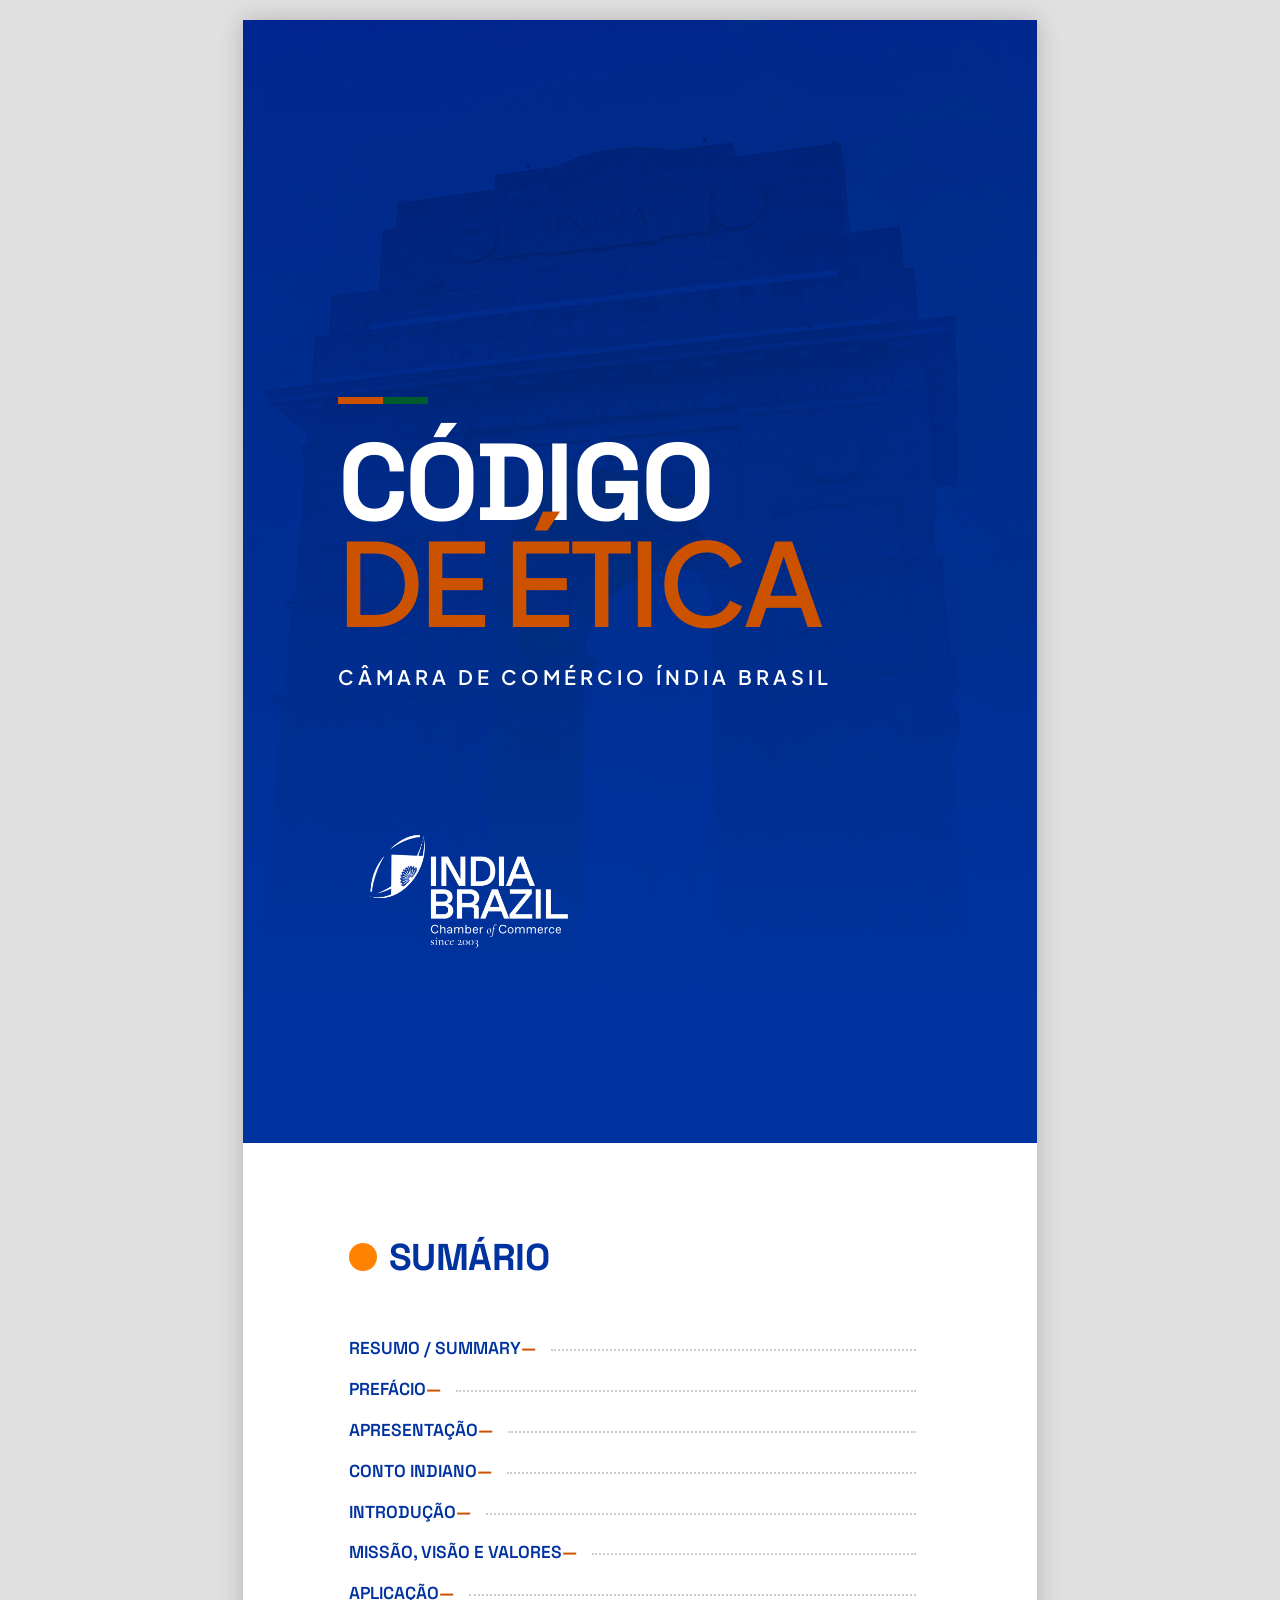
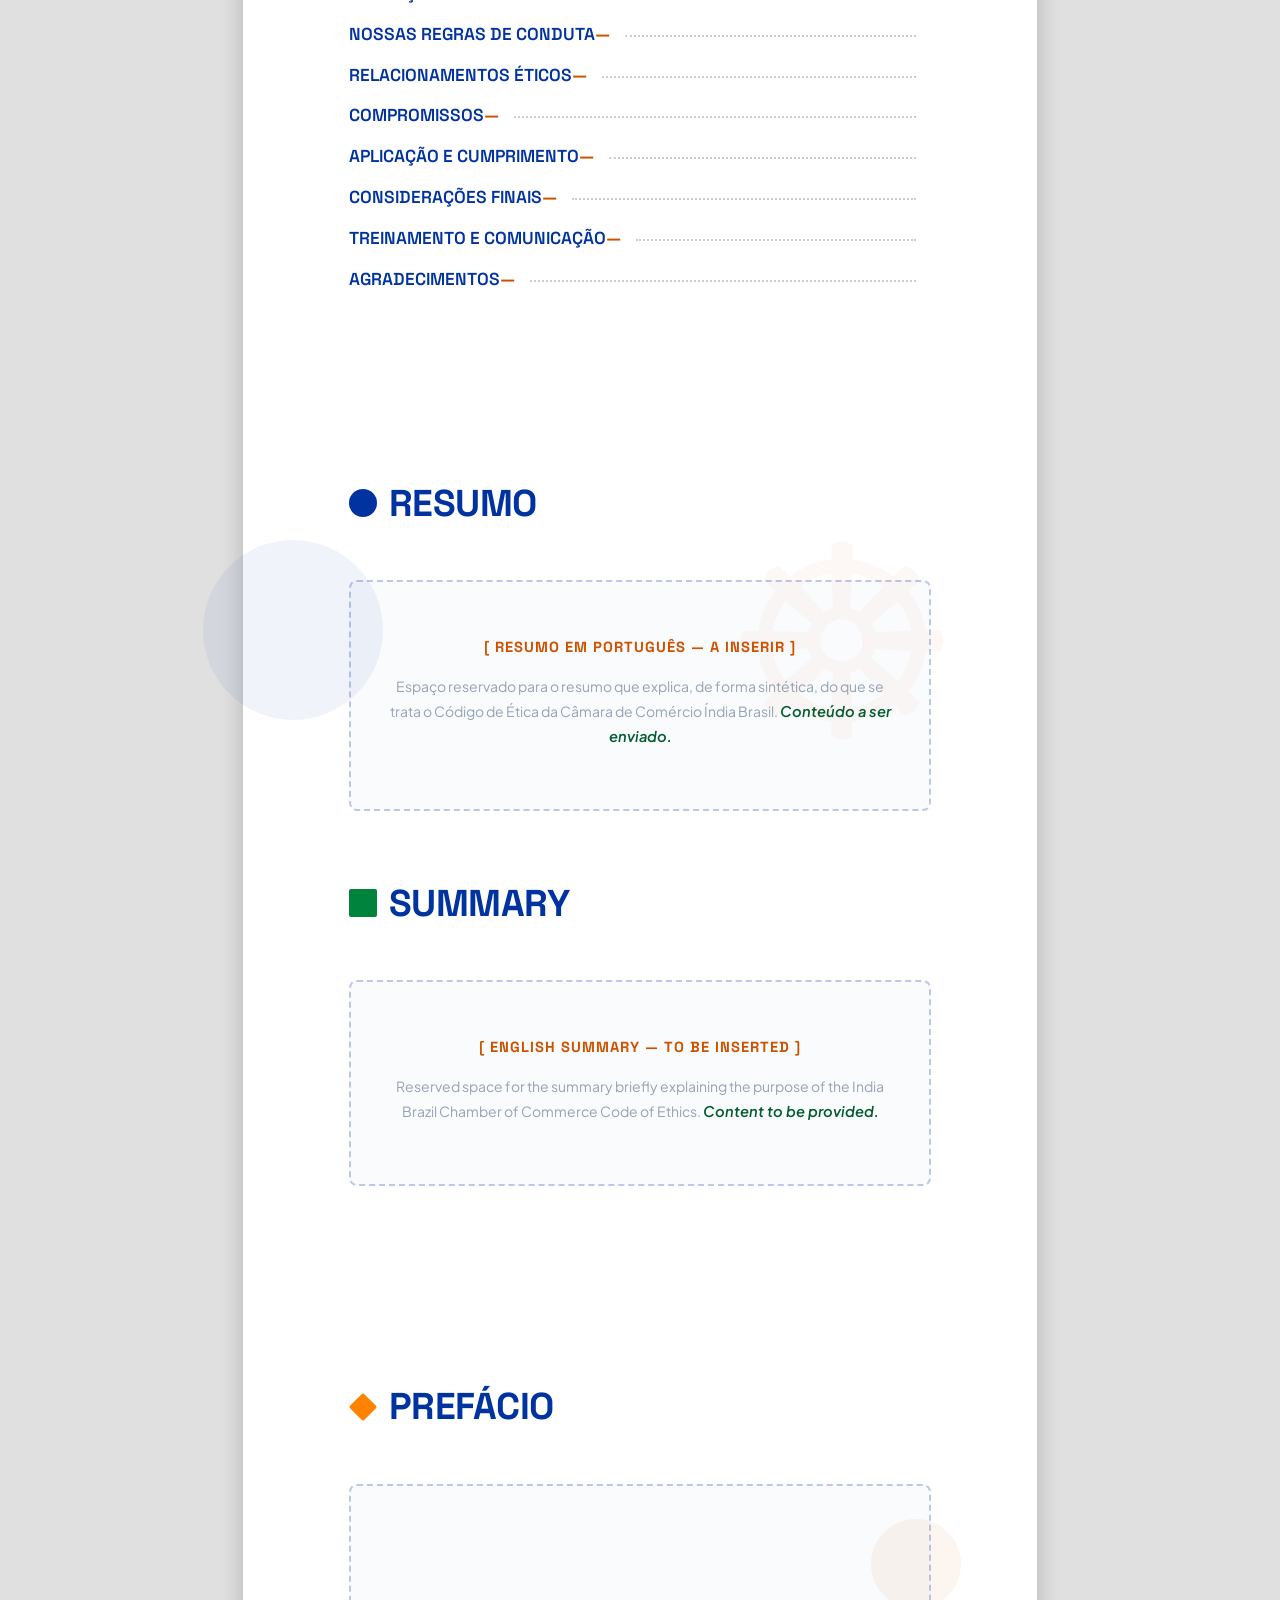
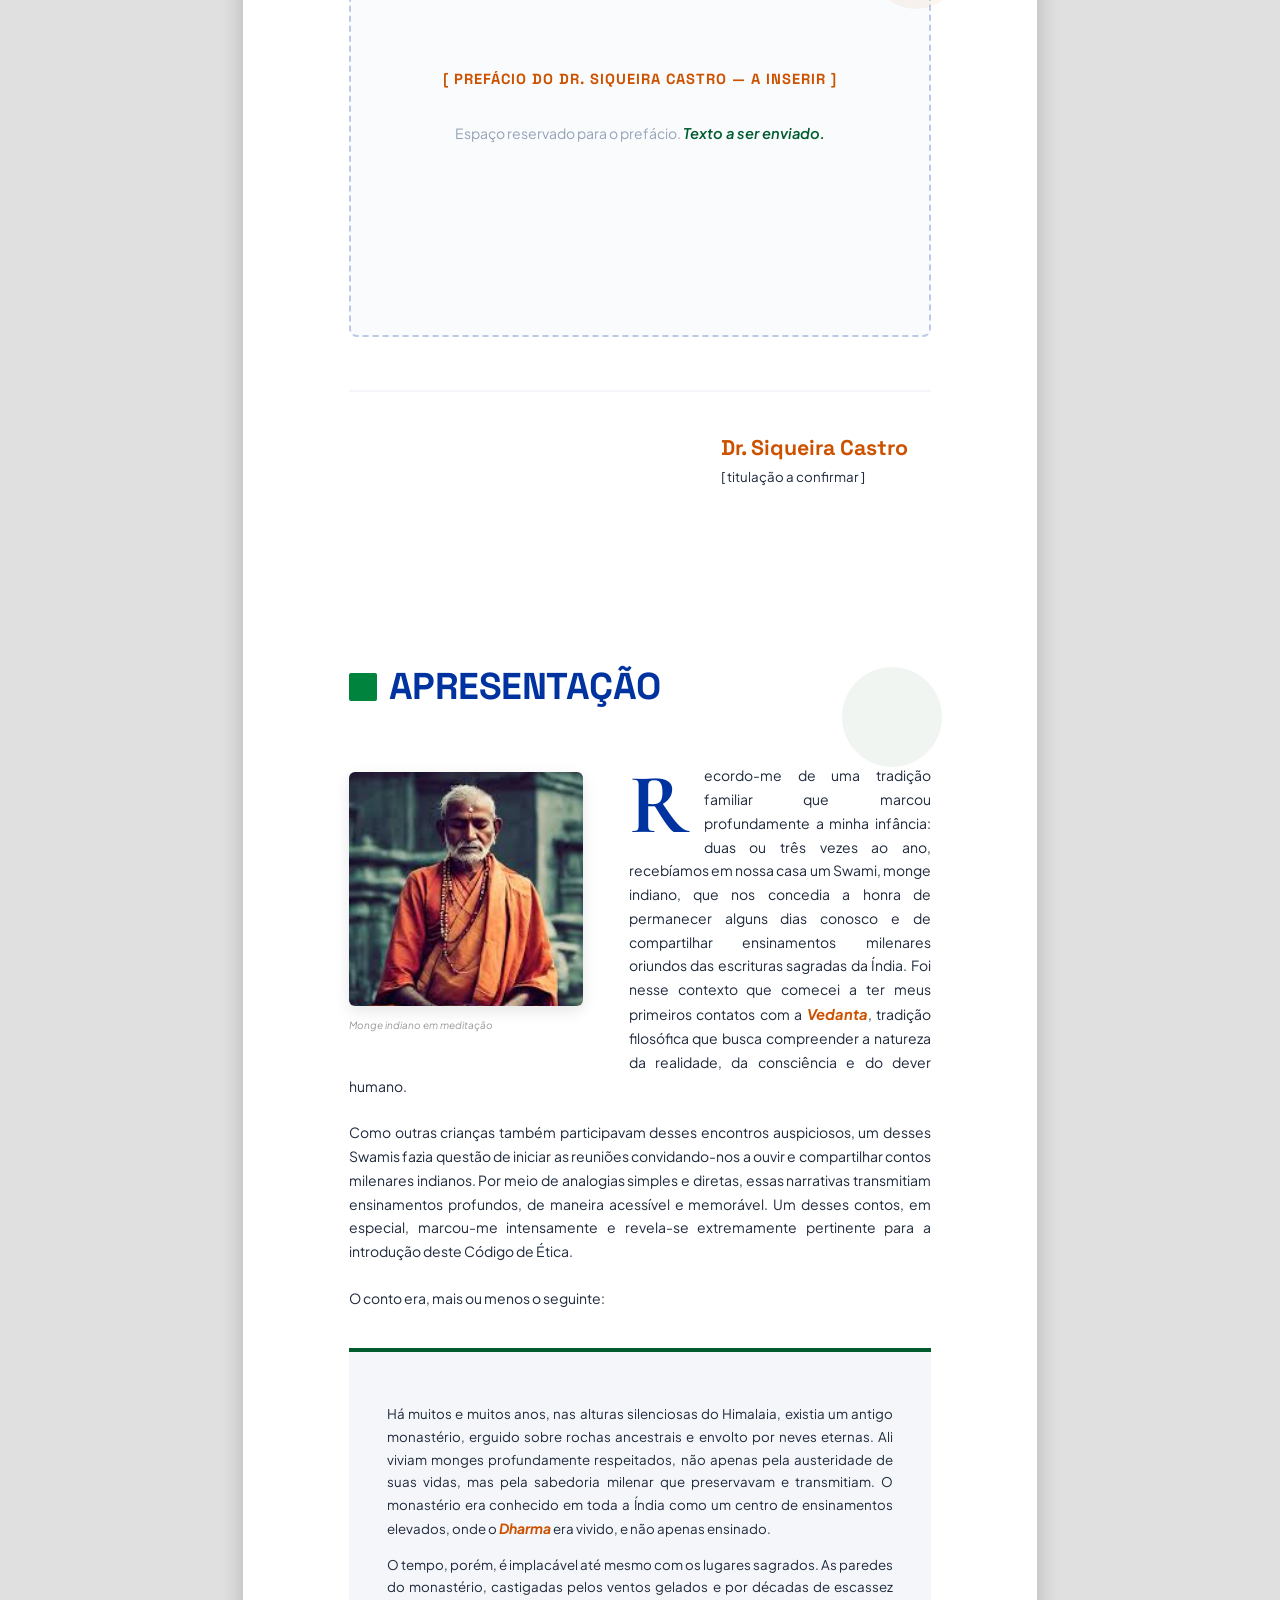
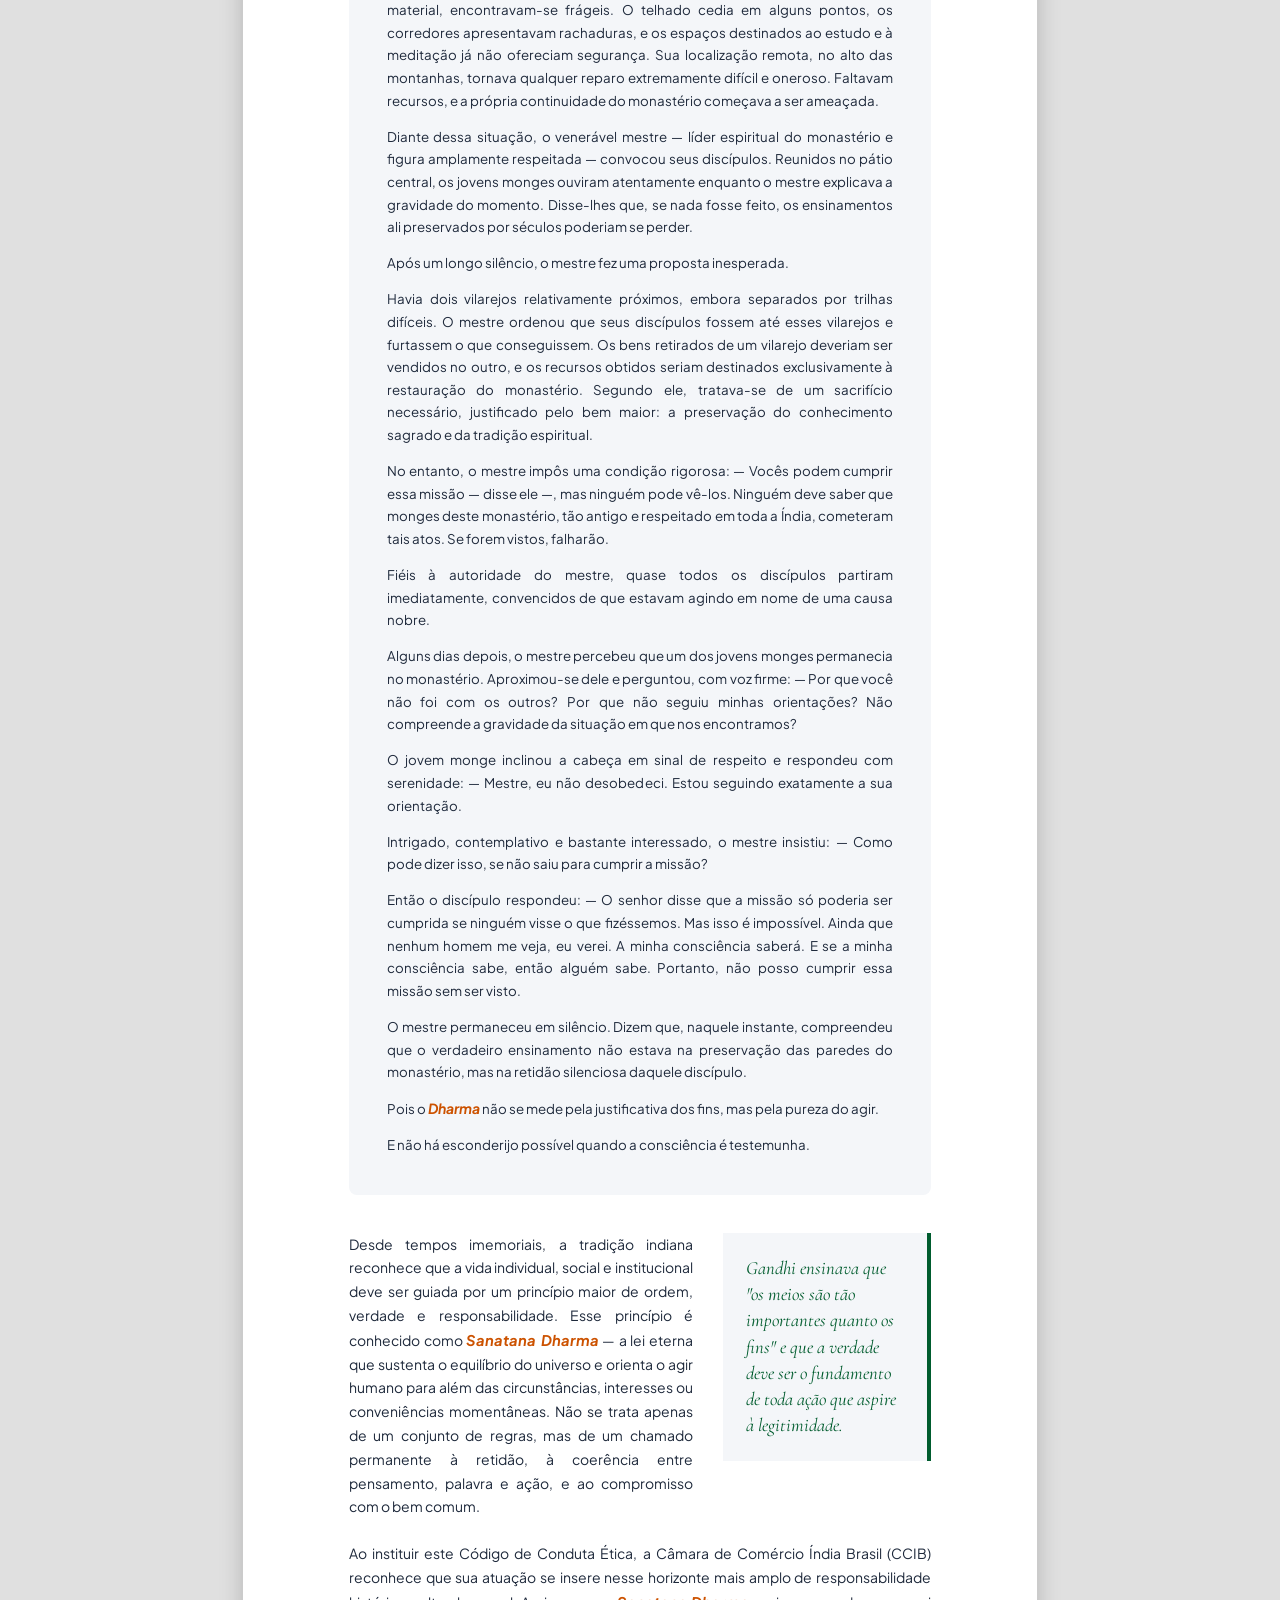
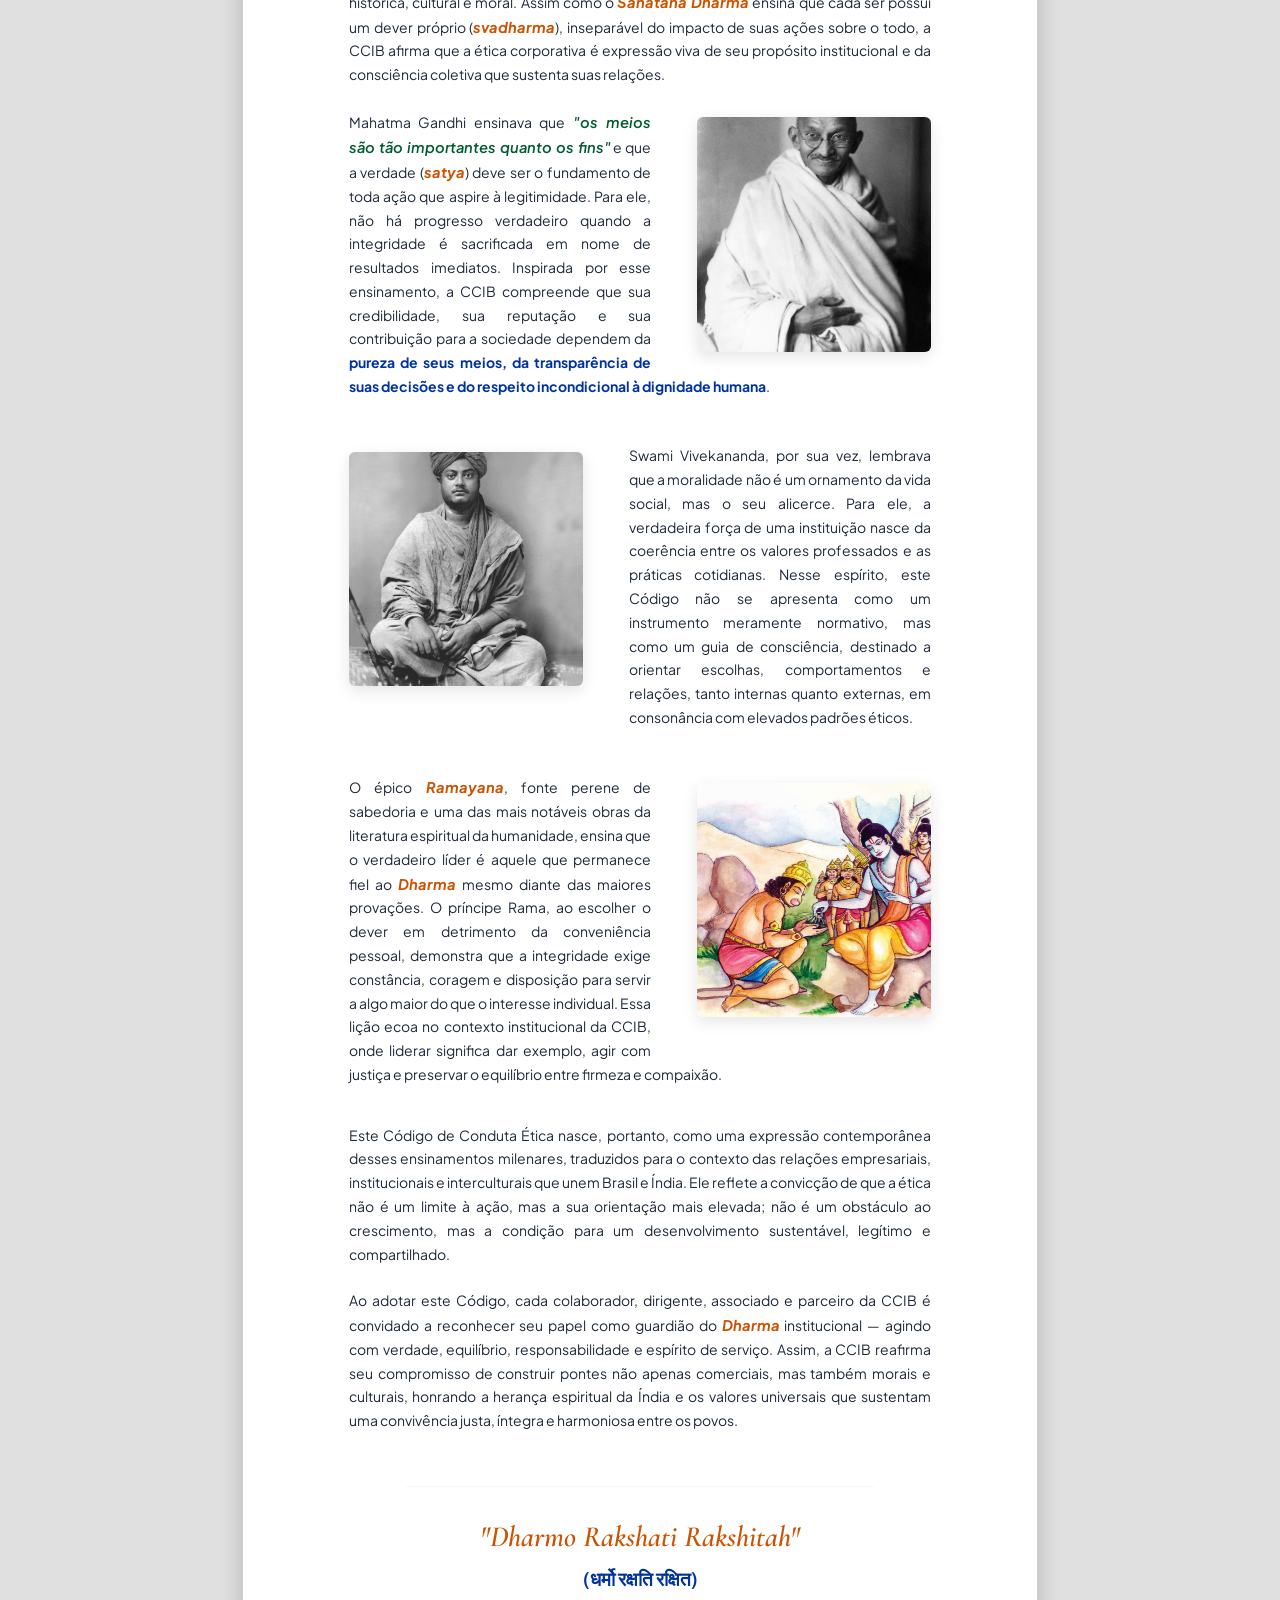
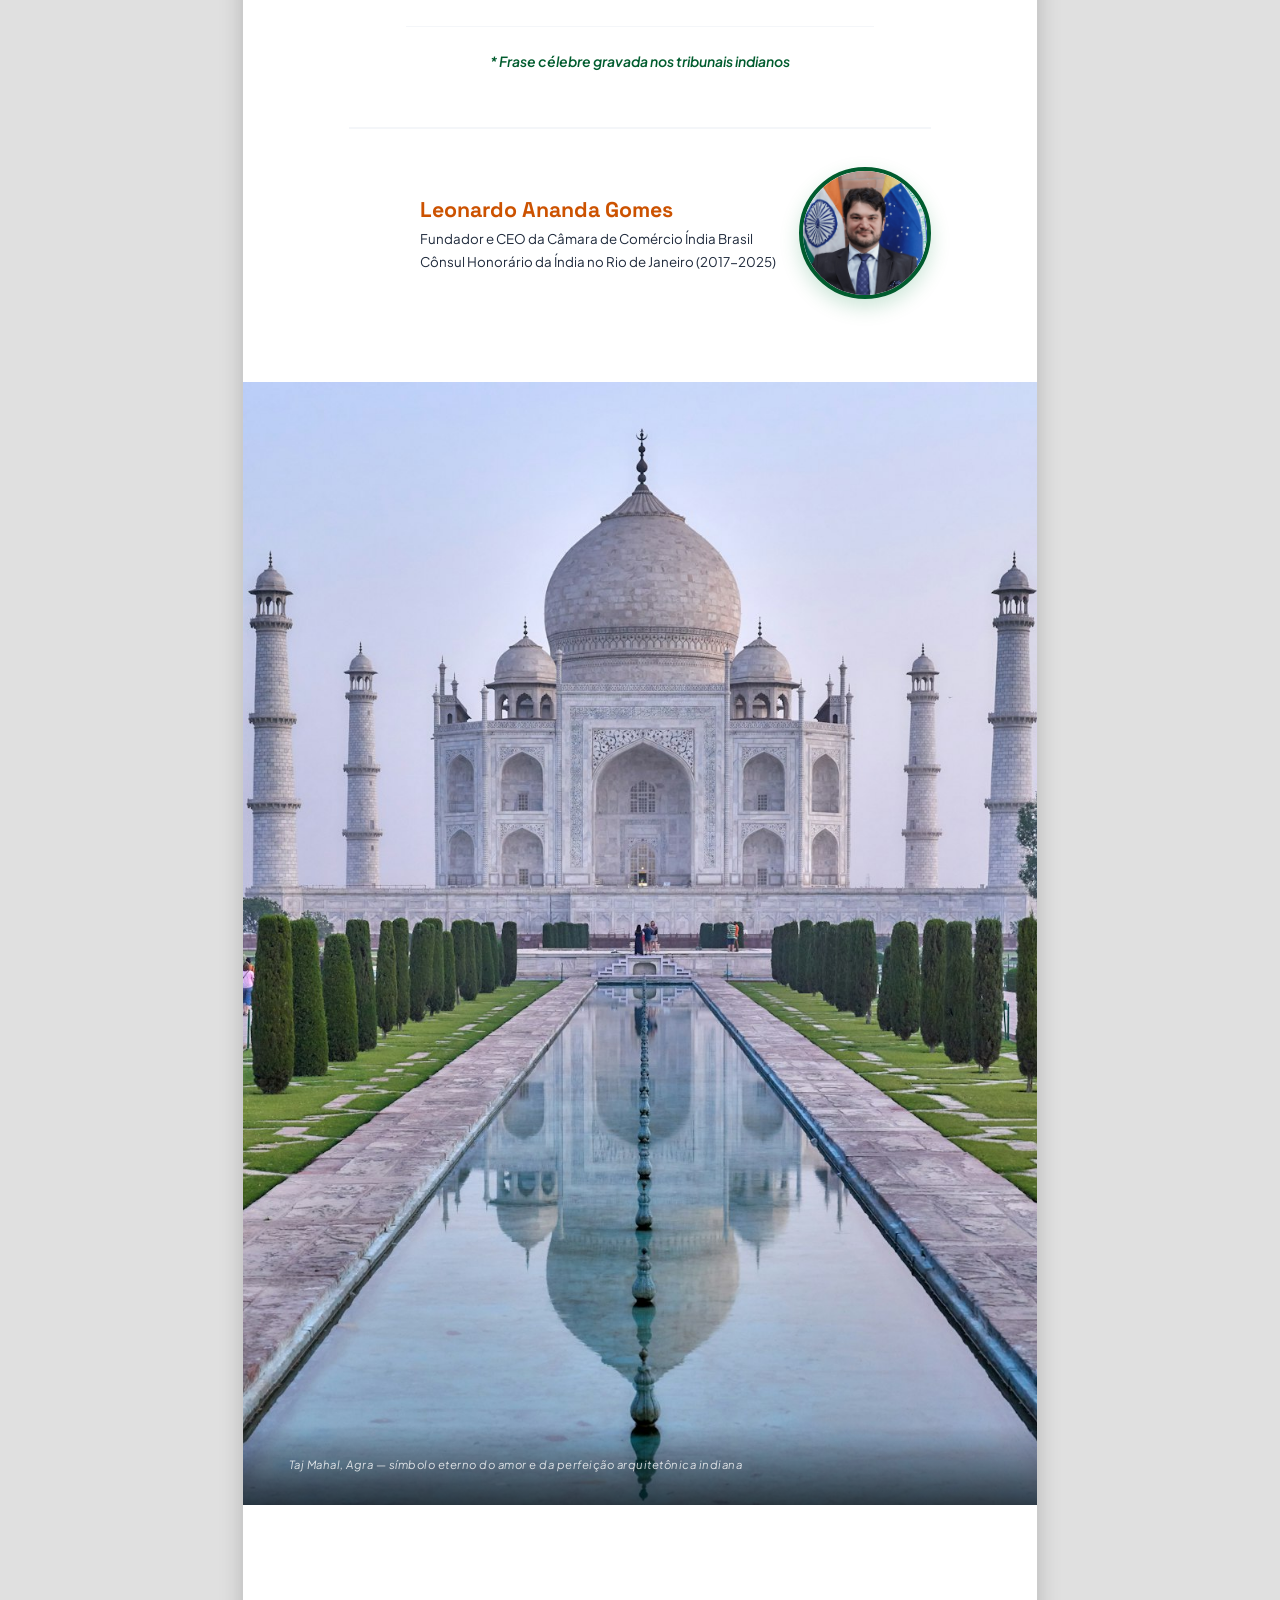
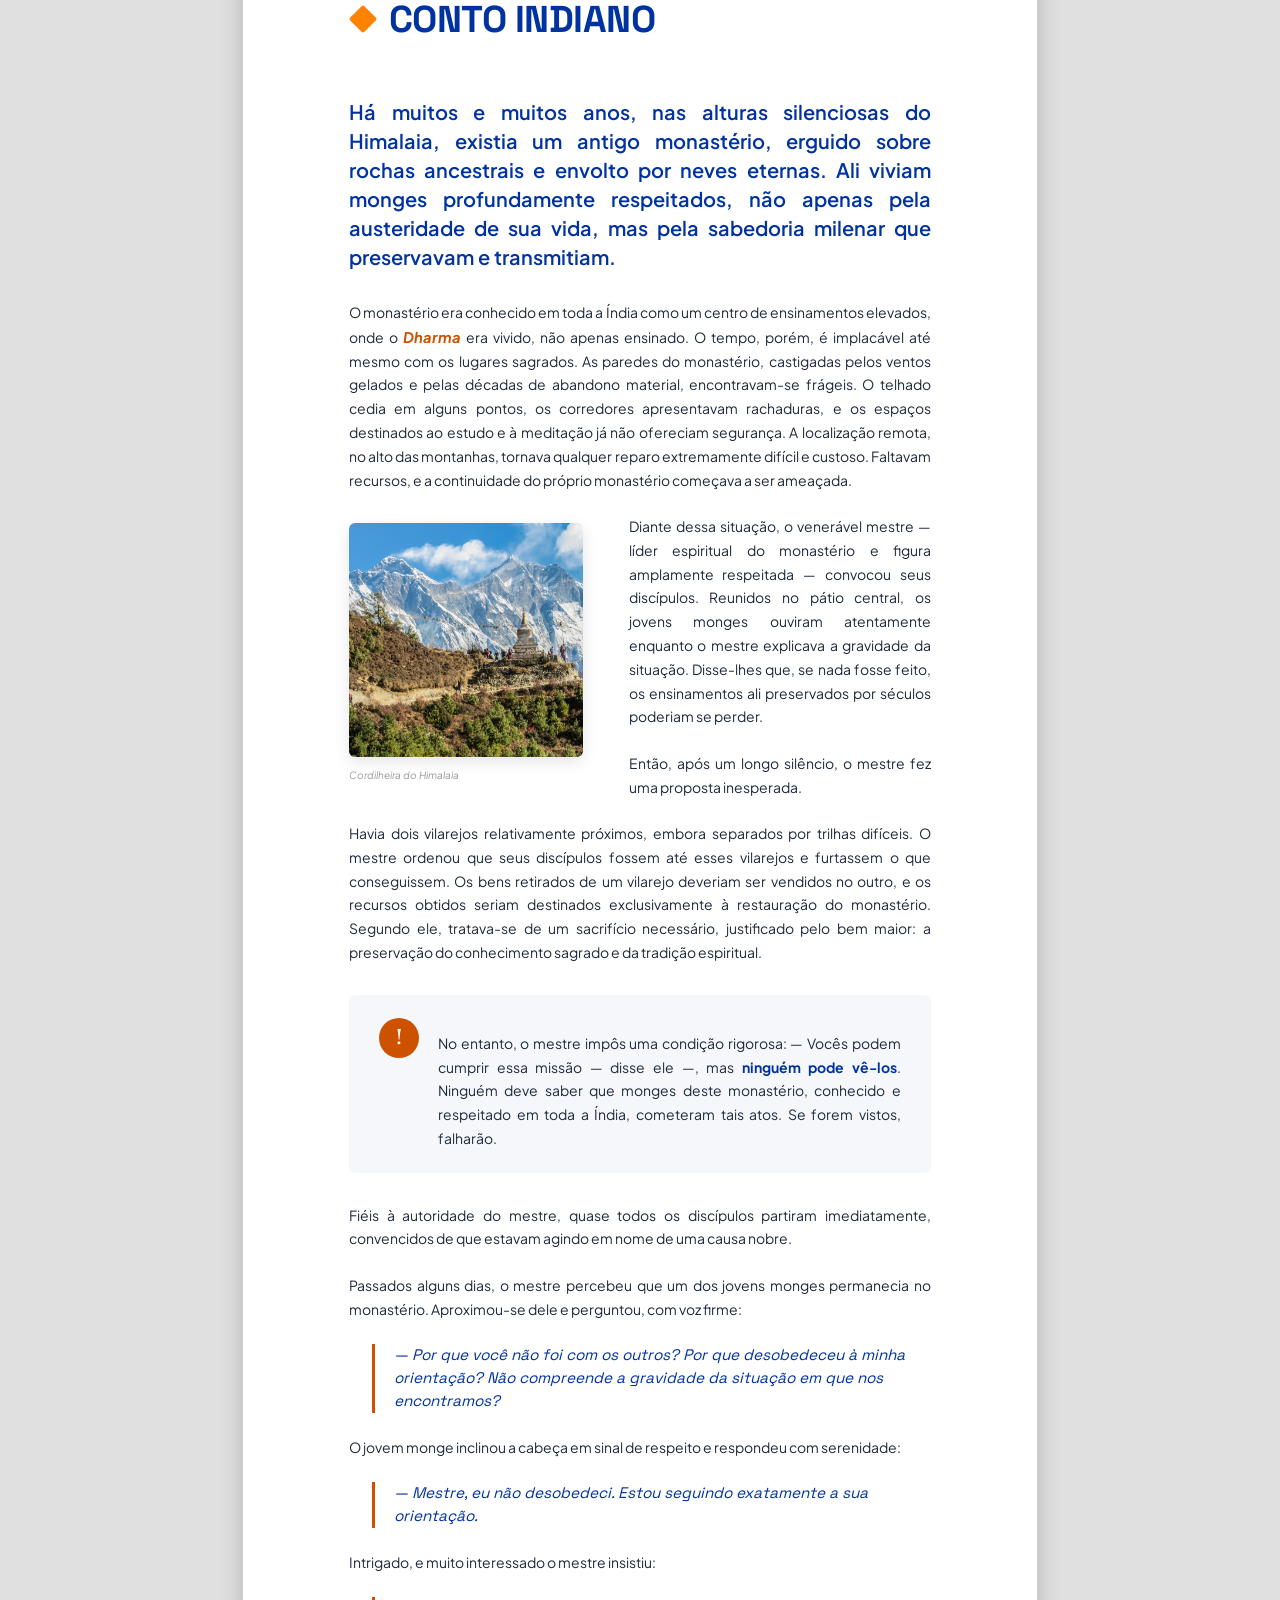
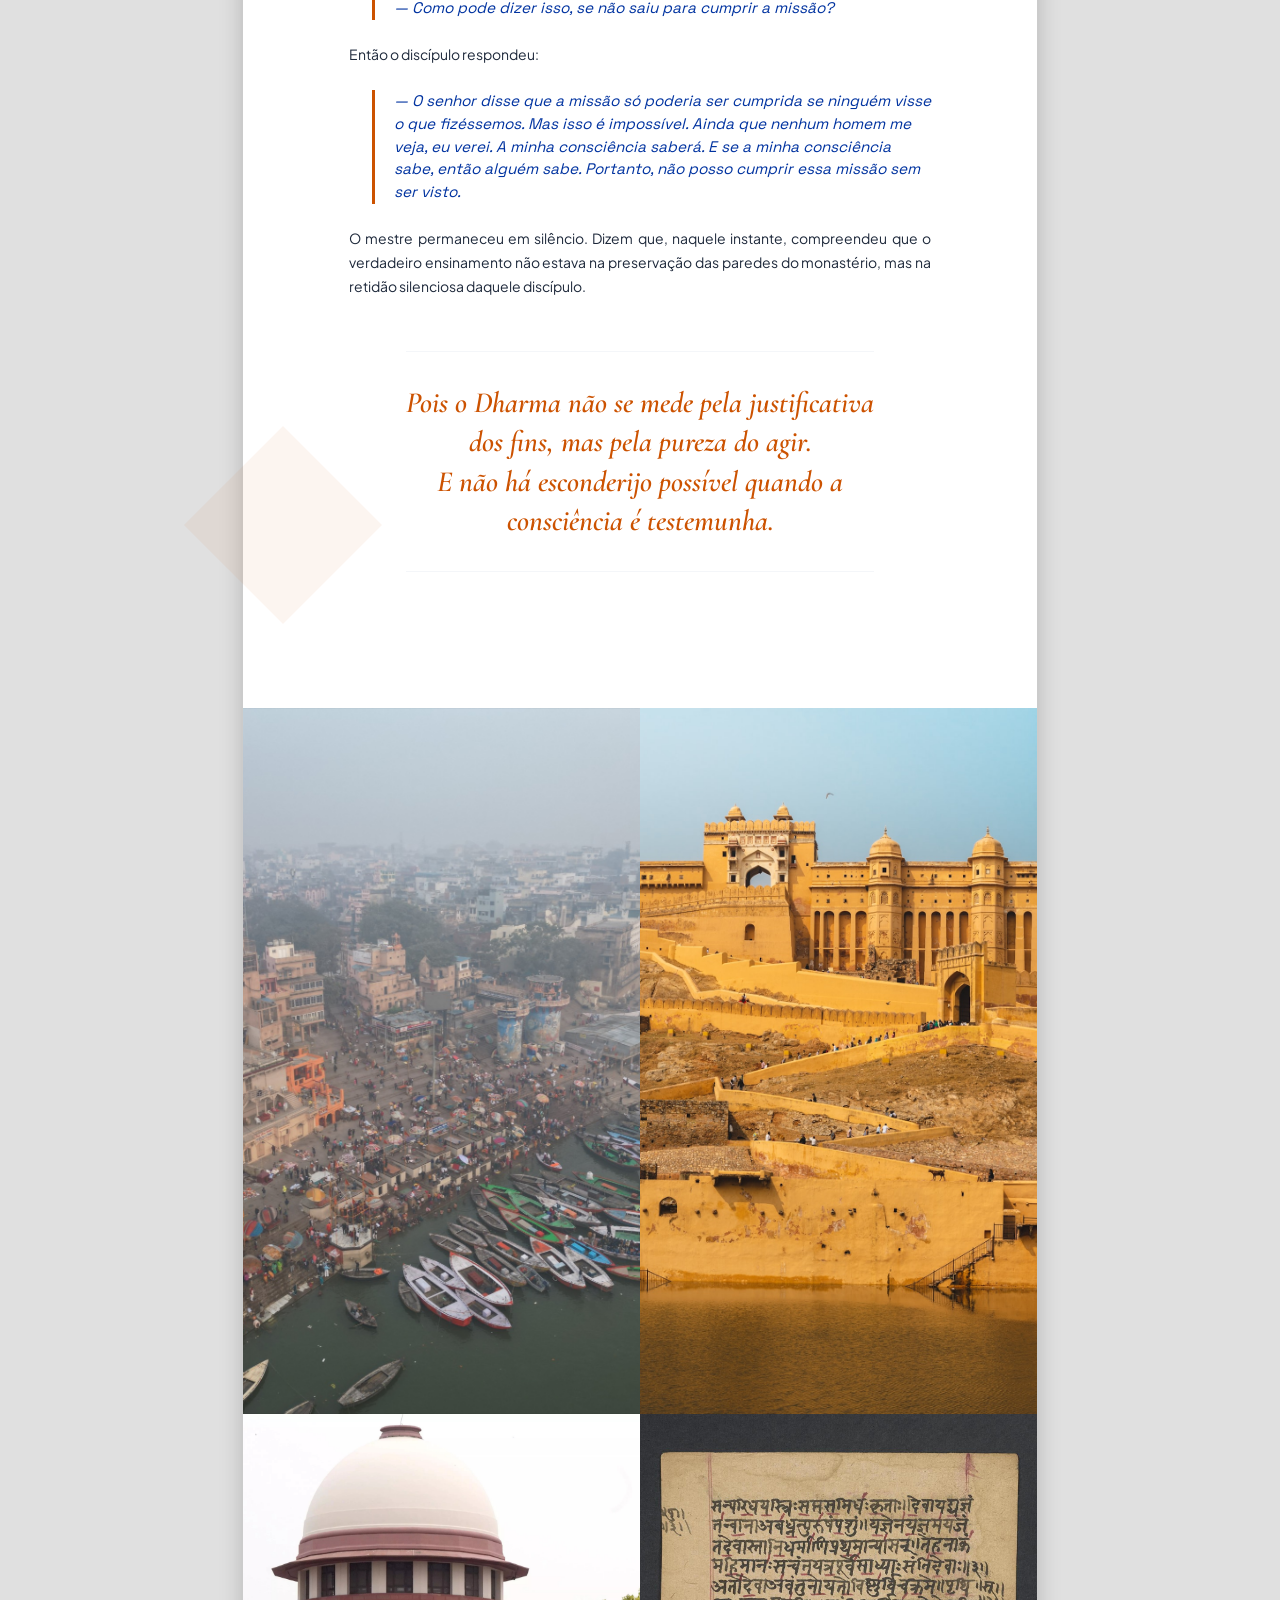
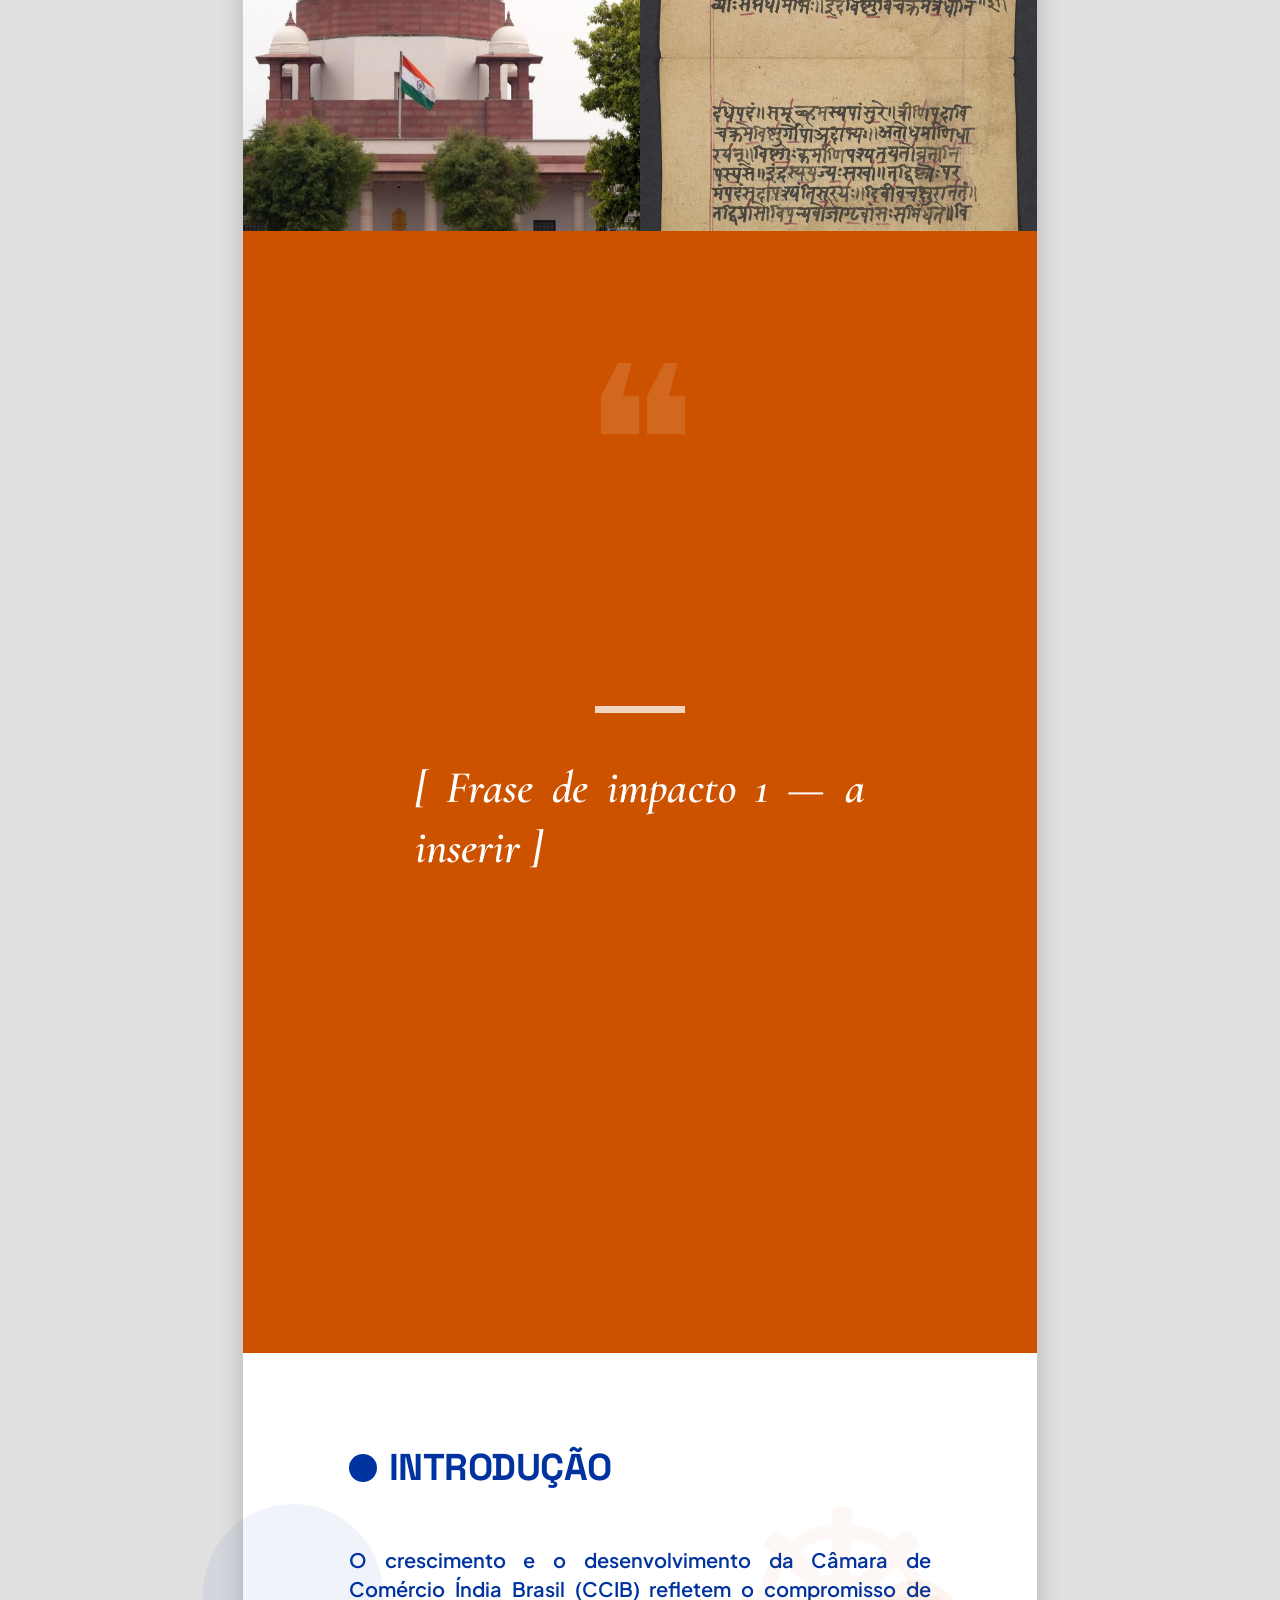
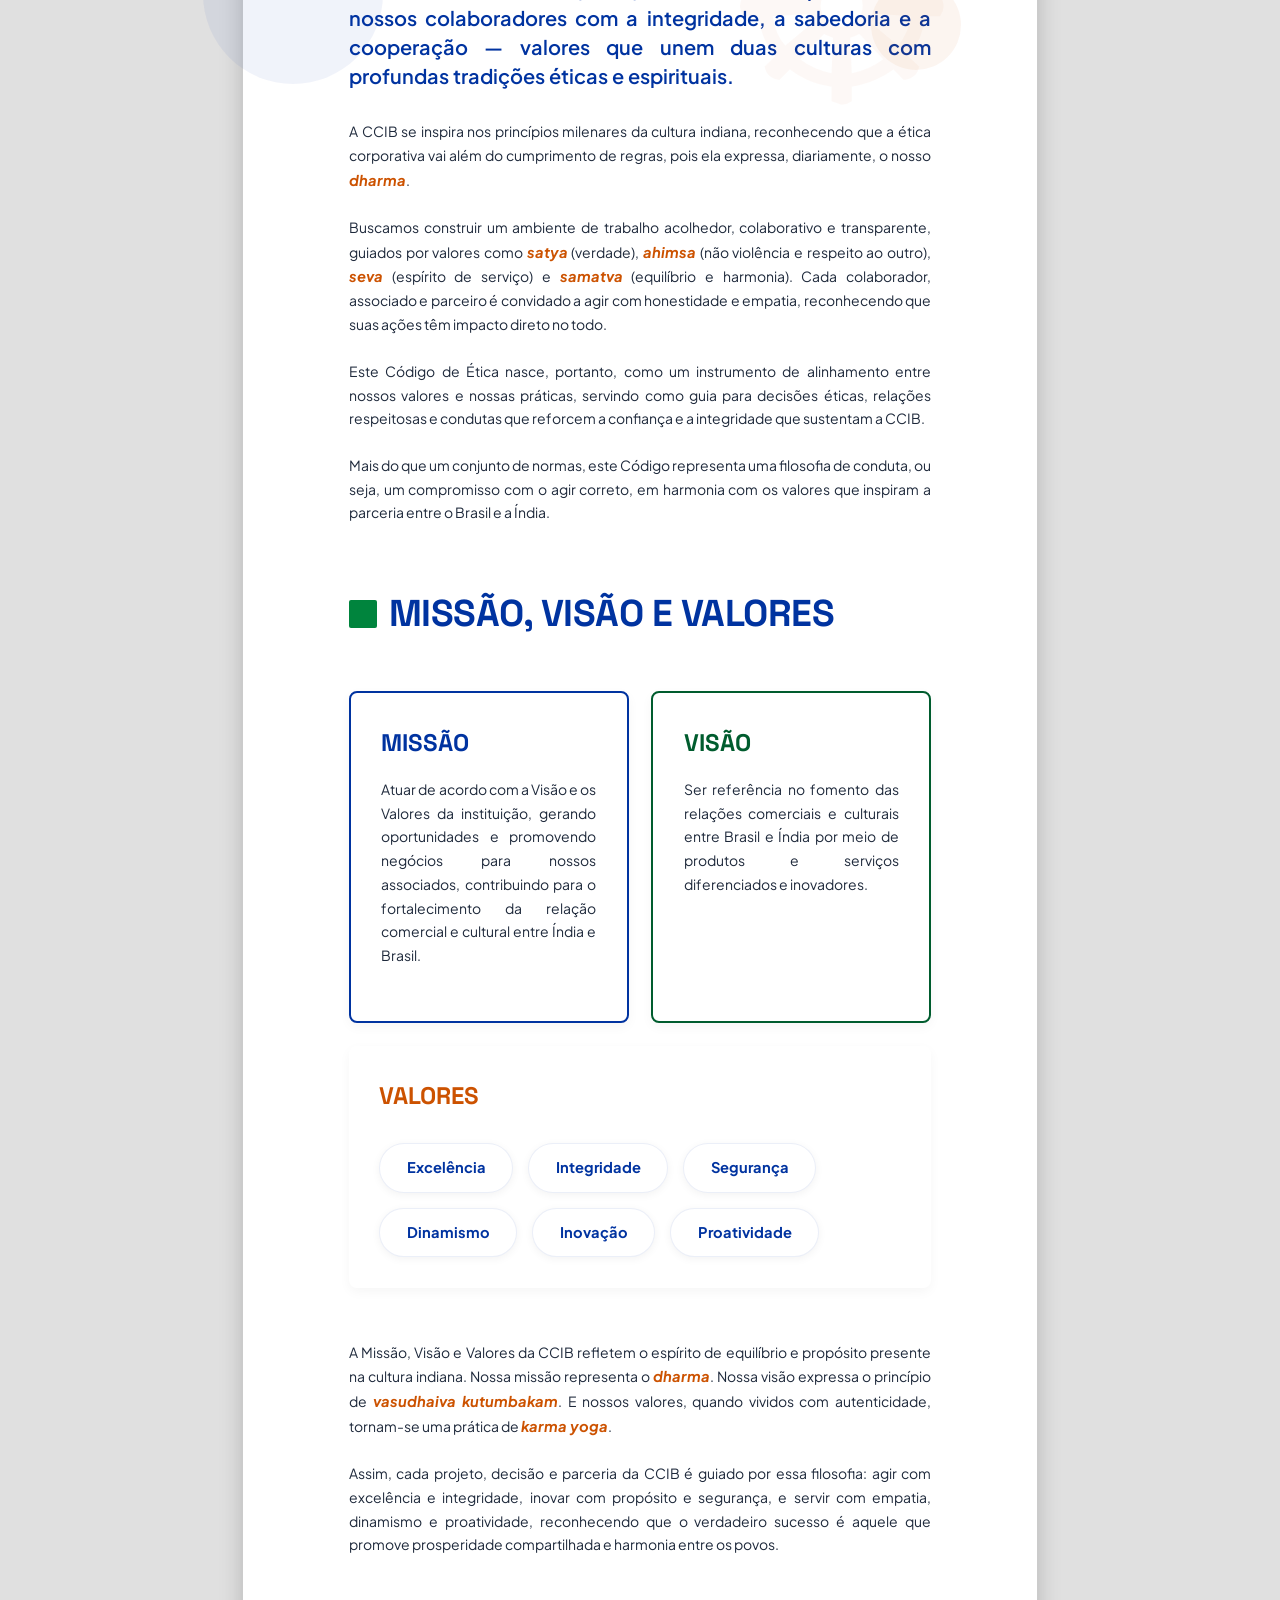
==== v5.html @ 3a781826 "Add files via upload" ====
<!DOCTYPE html>
<html lang="pt-BR">
<head>
<meta charset="UTF-8">
<title>CÓDIGO DE ÉTICA | Câmara de Comércio Índia Brasil - V5</title>
<link rel="preconnect" href="https://fonts.googleapis.com">
<link rel="preconnect" href="https://fonts.gstatic.com" crossorigin>
<link href="https://fonts.googleapis.com/css2?family=Cormorant+Garamond:ital,wght@0,400;0,600;0,700;1,400;1,600&family=Plus+Jakarta+Sans:ital,wght@0,400;0,500;0,700;1,400&family=Space+Grotesk:wght@400;600;700&display=swap" rel="stylesheet">
<link rel="stylesheet" href="v5-styles.css">
</head>
<body>
<div class="doc">

<div class="cover">
<img src="capa.jpg" class="bg" alt="Índia — Portão da Índia, Nova Délhi">
<div class="grad"></div>
<div class="inner">
<div class="bar"></div>
<h1>Código<br><em>de Ética</em></h1>
<h2>Câmara de Comércio Índia Brasil</h2>
<img src="1.png" class="logo" onerror="this.src='2.png'" alt="CCIB">
</div>
</div>

<div class="pg">
<div class="ch" style="page-break-before:auto"><svg class="ico" viewBox="0 0 28 28"><circle cx="14" cy="14" r="14" fill="#FF8200"/></svg><h1>Sumário</h1></div>
<div class="toc-item"><span>Resumo / Summary</span><span>—</span></div>
<div class="toc-item"><span>Prefácio</span><span>—</span></div>
<div class="toc-item"><span>Apresentação</span><span>—</span></div>
<div class="toc-item"><span>Conto Indiano</span><span>—</span></div>
<div class="toc-item"><span>Introdução</span><span>—</span></div>
<div class="toc-item"><span>Missão, Visão e Valores</span><span>—</span></div>
<div class="toc-item"><span>Aplicação</span><span>—</span></div>
<div class="toc-item"><span>Nossas Regras de Conduta</span><span>—</span></div>
<div class="toc-item"><span>Relacionamentos Éticos</span><span>—</span></div>
<div class="toc-item"><span>Compromissos</span><span>—</span></div>
<div class="toc-item"><span>Aplicação e Cumprimento</span><span>—</span></div>
<div class="toc-item"><span>Considerações Finais</span><span>—</span></div>
<div class="toc-item"><span>Treinamento e Comunicação</span><span>—</span></div>
<div class="toc-item"><span>Agradecimentos</span><span>—</span></div>
</div>

<!-- RESUMO PT/EN -->
<div class="pg">
<div class="geo geo3"></div>
<span class="watermark tr">☸</span>
<div class="ch"><svg class="ico" viewBox="0 0 28 28"><circle cx="14" cy="14" r="14" fill="#0033A0"/></svg><h1>Resumo</h1></div>
<div class="placeholder">
<p class="placeholder-tag">[ Resumo em português — a inserir ]</p>
<p>Espaço reservado para o resumo que explica, de forma sintética, do que se trata o Código de Ética da Câmara de Comércio Índia Brasil. <em>Conteúdo a ser enviado.</em></p>
</div>
<div class="ch" style="margin-top:16mm"><svg class="ico" viewBox="0 0 28 28"><rect width="28" height="28" rx="2" fill="#00843D"/></svg><h1>Summary</h1></div>
<div class="placeholder">
<p class="placeholder-tag">[ English summary — to be inserted ]</p>
<p>Reserved space for the summary briefly explaining the purpose of the India Brazil Chamber of Commerce Code of Ethics. <em>Content to be provided.</em></p>
</div>
</div>

<!-- PREFÁCIO — DR. SIQUEIRA CASTRO -->
<div class="pg clearfix">
<div class="geo geo4"></div>
<div class="ch"><svg class="ico" viewBox="0 0 28 28"><rect x="4" y="4" width="20" height="20" rx="2" transform="rotate(45 14 14)" fill="#FF8200"/></svg><h1>Prefácio</h1></div>
<div class="placeholder placeholder-tall">
<p class="placeholder-tag">[ Prefácio do Dr. Siqueira Castro — a inserir ]</p>
<p>Espaço reservado para o prefácio. <em>Texto a ser enviado.</em></p>
</div>
<div class="author">
<div class="author-text">
<p class="author-name">Dr. Siqueira Castro</p>
<p class="author-role">[ titulação a confirmar ]</p>
</div>
</div>
</div>

<!-- APRESENTAÇÃO — LEONARDO ANANDA GOMES -->
<div class="pg clearfix">
<div class="geo geo1"></div>
<div class="ch"><svg class="ico" viewBox="0 0 28 28"><rect width="28" height="28" rx="2" fill="#00843D"/></svg><h1>Apresentação</h1></div>

<div class="img-left-wrap">
<img src="monge_indiano.jpeg" alt="Monge Indiano">
<span class="sm-cap">Monge indiano em meditação</span>
</div>

<p class="dropcap">Recordo-me de uma tradição familiar que marcou profundamente a minha infância: duas ou três vezes ao ano, recebíamos em nossa casa um Swami, monge indiano, que nos concedia a honra de permanecer alguns dias conosco e de compartilhar ensinamentos milenares oriundos das escrituras sagradas da Índia. Foi nesse contexto que comecei a ter meus primeiros contatos com a <span class="sanskrit">Vedanta</span>, tradição filosófica que busca compreender a natureza da realidade, da consciência e do dever humano.</p>

<p>Como outras crianças também participavam desses encontros auspiciosos, um desses Swamis fazia questão de iniciar as reuniões convidando-nos a ouvir e compartilhar contos milenares indianos. Por meio de analogias simples e diretas, essas narrativas transmitiam ensinamentos profundos, de maneira acessível e memorável. Um desses contos, em especial, marcou-me intensamente e revela-se extremamente pertinente para a introdução deste Código de Ética.</p>

<p>O conto era, mais ou menos o seguinte:</p>

<div class="story">
<p>Há muitos e muitos anos, nas alturas silenciosas do Himalaia, existia um antigo monastério, erguido sobre rochas ancestrais e envolto por neves eternas. Ali viviam monges profundamente respeitados, não apenas pela austeridade de suas vidas, mas pela sabedoria milenar que preservavam e transmitiam. O monastério era conhecido em toda a Índia como um centro de ensinamentos elevados, onde o <span class="sanskrit">Dharma</span> era vivido, e não apenas ensinado.</p>
<p>O tempo, porém, é implacável até mesmo com os lugares sagrados. As paredes do monastério, castigadas pelos ventos gelados e por décadas de escassez material, encontravam-se frágeis. O telhado cedia em alguns pontos, os corredores apresentavam rachaduras, e os espaços destinados ao estudo e à meditação já não ofereciam segurança. Sua localização remota, no alto das montanhas, tornava qualquer reparo extremamente difícil e oneroso. Faltavam recursos, e a própria continuidade do monastério começava a ser ameaçada.</p>
<p>Diante dessa situação, o venerável mestre — líder espiritual do monastério e figura amplamente respeitada — convocou seus discípulos. Reunidos no pátio central, os jovens monges ouviram atentamente enquanto o mestre explicava a gravidade do momento. Disse-lhes que, se nada fosse feito, os ensinamentos ali preservados por séculos poderiam se perder.</p>
<p>Após um longo silêncio, o mestre fez uma proposta inesperada.</p>
<p>Havia dois vilarejos relativamente próximos, embora separados por trilhas difíceis. O mestre ordenou que seus discípulos fossem até esses vilarejos e furtassem o que conseguissem. Os bens retirados de um vilarejo deveriam ser vendidos no outro, e os recursos obtidos seriam destinados exclusivamente à restauração do monastério. Segundo ele, tratava-se de um sacrifício necessário, justificado pelo bem maior: a preservação do conhecimento sagrado e da tradição espiritual.</p>
<p>No entanto, o mestre impôs uma condição rigorosa: — Vocês podem cumprir essa missão — disse ele —, mas ninguém pode vê-los. Ninguém deve saber que monges deste monastério, tão antigo e respeitado em toda a Índia, cometeram tais atos. Se forem vistos, falharão.</p>
<p>Fiéis à autoridade do mestre, quase todos os discípulos partiram imediatamente, convencidos de que estavam agindo em nome de uma causa nobre.</p>
<p>Alguns dias depois, o mestre percebeu que um dos jovens monges permanecia no monastério. Aproximou-se dele e perguntou, com voz firme: — Por que você não foi com os outros? Por que não seguiu minhas orientações? Não compreende a gravidade da situação em que nos encontramos?</p>
<p>O jovem monge inclinou a cabeça em sinal de respeito e respondeu com serenidade: — Mestre, eu não desobedeci. Estou seguindo exatamente a sua orientação.</p>
<p>Intrigado, contemplativo e bastante interessado, o mestre insistiu: — Como pode dizer isso, se não saiu para cumprir a missão?</p>
<p>Então o discípulo respondeu: — O senhor disse que a missão só poderia ser cumprida se ninguém visse o que fizéssemos. Mas isso é impossível. Ainda que nenhum homem me veja, eu verei. A minha consciência saberá. E se a minha consciência sabe, então alguém sabe. Portanto, não posso cumprir essa missão sem ser visto.</p>
<p>O mestre permaneceu em silêncio. Dizem que, naquele instante, compreendeu que o verdadeiro ensinamento não estava na preservação das paredes do monastério, mas na retidão silenciosa daquele discípulo.</p>
<p>Pois o <span class="sanskrit">Dharma</span> não se mede pela justificativa dos fins, mas pela pureza do agir.</p>
<p>E não há esconderijo possível quando a consciência é testemunha.</p>
</div>

<div class="sq">Gandhi ensinava que "os meios são tão importantes quanto os fins" e que a verdade deve ser o fundamento de toda ação que aspire à legitimidade.</div>

<p>Desde tempos imemoriais, a tradição indiana reconhece que a vida individual, social e institucional deve ser guiada por um princípio maior de ordem, verdade e responsabilidade. Esse princípio é conhecido como <span class="sanskrit">Sanatana Dharma</span> — a lei eterna que sustenta o equilíbrio do universo e orienta o agir humano para além das circunstâncias, interesses ou conveniências momentâneas. Não se trata apenas de um conjunto de regras, mas de um chamado permanente à retidão, à coerência entre pensamento, palavra e ação, e ao compromisso com o bem comum.</p>

<p>Ao instituir este Código de Conduta Ética, a Câmara de Comércio Índia Brasil (CCIB) reconhece que sua atuação se insere nesse horizonte mais amplo de responsabilidade histórica, cultural e moral. Assim como o <span class="sanskrit">Sanatana Dharma</span> ensina que cada ser possui um dever próprio (<span class="sanskrit">svadharma</span>), inseparável do impacto de suas ações sobre o todo, a CCIB afirma que a ética corporativa é expressão viva de seu propósito institucional e da consciência coletiva que sustenta suas relações.</p>

<div class="clearfix keep-together" style="margin-bottom:6mm">
<img src="gandhi.jpg" class="img-right" alt="Mahatma Gandhi" onerror="this.src='cultura_indiana.jpg'">
<p>Mahatma Gandhi ensinava que <em>"os meios são tão importantes quanto os fins"</em> e que a verdade (<span class="sanskrit">satya</span>) deve ser o fundamento de toda ação que aspire à legitimidade. Para ele, não há progresso verdadeiro quando a integridade é sacrificada em nome de resultados imediatos. Inspirada por esse ensinamento, a CCIB compreende que sua credibilidade, sua reputação e sua contribuição para a sociedade dependem da <strong>pureza de seus meios, da transparência de suas decisões e do respeito incondicional à dignidade humana</strong>.</p>
</div>

<div class="clearfix keep-together" style="margin-bottom:6mm">
<img src="vivekananda.jpg" class="img-left" alt="Swami Vivekananda" onerror="this.src='cultura_indiana.jpg'">
<p>Swami Vivekananda, por sua vez, lembrava que a moralidade não é um ornamento da vida social, mas o seu alicerce. Para ele, a verdadeira força de uma instituição nasce da coerência entre os valores professados e as práticas cotidianas. Nesse espírito, este Código não se apresenta como um instrumento meramente normativo, mas como um guia de consciência, destinado a orientar escolhas, comportamentos e relações, tanto internas quanto externas, em consonância com elevados padrões éticos.</p>
</div>

<div class="clearfix keep-together">
<img src="ramayana.jpg" class="img-right" alt="Ramayana" onerror="this.src='cultura_indiana.jpg'">
<p>O épico <span class="sanskrit">Ramayana</span>, fonte perene de sabedoria e uma das mais notáveis obras da literatura espiritual da humanidade, ensina que o verdadeiro líder é aquele que permanece fiel ao <span class="sanskrit">Dharma</span> mesmo diante das maiores provações. O príncipe Rama, ao escolher o dever em detrimento da conveniência pessoal, demonstra que a integridade exige constância, coragem e disposição para servir a algo maior do que o interesse individual. Essa lição ecoa no contexto institucional da CCIB, onde liderar significa dar exemplo, agir com justiça e preservar o equilíbrio entre firmeza e compaixão.</p>
</div>

<p>Este Código de Conduta Ética nasce, portanto, como uma expressão contemporânea desses ensinamentos milenares, traduzidos para o contexto das relações empresariais, institucionais e interculturais que unem Brasil e Índia. Ele reflete a convicção de que a ética não é um limite à ação, mas a sua orientação mais elevada; não é um obstáculo ao crescimento, mas a condição para um desenvolvimento sustentável, legítimo e compartilhado.</p>

<div class="keep-together">
<p>Ao adotar este Código, cada colaborador, dirigente, associado e parceiro da CCIB é convidado a reconhecer seu papel como guardião do <span class="sanskrit">Dharma</span> institucional — agindo com verdade, equilíbrio, responsabilidade e espírito de serviço. Assim, a CCIB reafirma seu compromisso de construir pontes não apenas comerciais, mas também morais e culturais, honrando a herança espiritual da Índia e os valores universais que sustentam uma convivência justa, íntegra e harmoniosa entre os povos.</p>

<div class="wq">"Dharmo Rakshati Rakshitah"<br><span style="font-size:14pt;color:var(--azul);font-style:normal;font-family:'Plus Jakarta Sans',sans-serif">(धर्मो रक्षति रक्षित)</span></div>

<p style="text-align:center; margin-top:-8mm; margin-bottom:14mm; font-size:10pt; color:var(--verde);">
<em>* Frase célebre gravada nos tribunais indianos</em>
</p>

<div class="author">
<div class="author-text">
<p class="author-name">Leonardo Ananda Gomes</p>
<p class="author-role">Fundador e CEO da Câmara de Comércio Índia Brasil<br>Cônsul Honorário da Índia no Rio de Janeiro (2017-2025)</p>
</div>
<img src="leo_sozinho.jpg" class="author-photo" alt="Leonardo Ananda Gomes" onerror="this.src='Leonardo Ananda Gomes.jpg'">
</div>
</div>
</div>

<!-- FULL PAGE: TEMPLO INDIANO -->
<figure class="img-caption">
<img src="taj_mahal.jpg" alt="Taj Mahal">
<figcaption>Taj Mahal, Agra — símbolo eterno do amor e da perfeição arquitetônica indiana</figcaption>
</figure>

<!-- CONTO INDIANO -->
<div class="pg clearfix">
<div class="geo geo2"></div>
<div class="ch"><svg class="ico" viewBox="0 0 28 28"><rect x="4" y="4" width="20" height="20" rx="2" transform="rotate(45 14 14)" fill="#FF8200"/></svg><h1>Conto Indiano</h1></div>

<p class="opener">Há muitos e muitos anos, nas alturas silenciosas do Himalaia, existia um antigo monastério, erguido sobre rochas ancestrais e envolto por neves eternas. Ali viviam monges profundamente respeitados, não apenas pela austeridade de sua vida, mas pela sabedoria milenar que preservavam e transmitiam.</p>

<p>O monastério era conhecido em toda a Índia como um centro de ensinamentos elevados, onde o <span class="sanskrit">Dharma</span> era vivido, não apenas ensinado. O tempo, porém, é implacável até mesmo com os lugares sagrados. As paredes do monastério, castigadas pelos ventos gelados e pelas décadas de abandono material, encontravam-se frágeis. O telhado cedia em alguns pontos, os corredores apresentavam rachaduras, e os espaços destinados ao estudo e à meditação já não ofereciam segurança. A localização remota, no alto das montanhas, tornava qualquer reparo extremamente difícil e custoso. Faltavam recursos, e a continuidade do próprio monastério começava a ser ameaçada.</p>

<div class="img-left-wrap">
<img src="himalaia.jpg" alt="Himalaias">
<span class="sm-cap">Cordilheira do Himalaia</span>
</div>

<p>Diante dessa situação, o venerável mestre — líder espiritual do monastério e figura amplamente respeitada — convocou seus discípulos. Reunidos no pátio central, os jovens monges ouviram atentamente enquanto o mestre explicava a gravidade da situação. Disse-lhes que, se nada fosse feito, os ensinamentos ali preservados por séculos poderiam se perder.</p>

<p>Então, após um longo silêncio, o mestre fez uma proposta inesperada.</p>

<p>Havia dois vilarejos relativamente próximos, embora separados por trilhas difíceis. O mestre ordenou que seus discípulos fossem até esses vilarejos e furtassem o que conseguissem. Os bens retirados de um vilarejo deveriam ser vendidos no outro, e os recursos obtidos seriam destinados exclusivamente à restauração do monastério. Segundo ele, tratava-se de um sacrifício necessário, justificado pelo bem maior: a preservação do conhecimento sagrado e da tradição espiritual.</p>

<div class="callout">
<div class="mark or">!</div>
<div class="callout-body">
<p>No entanto, o mestre impôs uma condição rigorosa: — Vocês podem cumprir essa missão — disse ele —, mas <strong>ninguém pode vê-los</strong>. Ninguém deve saber que monges deste monastério, conhecido e respeitado em toda a Índia, cometeram tais atos. Se forem vistos, falharão.</p>
</div>
</div>

<p>Fiéis à autoridade do mestre, quase todos os discípulos partiram imediatamente, convencidos de que estavam agindo em nome de uma causa nobre.</p>

<p>Passados alguns dias, o mestre percebeu que um dos jovens monges permanecia no monastério. Aproximou-se dele e perguntou, com voz firme:</p>
<div class="dialogue">— Por que você não foi com os outros? Por que desobedeceu à minha orientação? Não compreende a gravidade da situação em que nos encontramos?</div>

<p>O jovem monge inclinou a cabeça em sinal de respeito e respondeu com serenidade:</p>
<div class="dialogue">— Mestre, eu não desobedeci. Estou seguindo exatamente a sua orientação.</div>

<p>Intrigado, e muito interessado o mestre insistiu:</p>
<div class="dialogue">— Como pode dizer isso, se não saiu para cumprir a missão?</div>

<p>Então o discípulo respondeu:</p>
<div class="dialogue">— O senhor disse que a missão só poderia ser cumprida se ninguém visse o que fizéssemos. Mas isso é impossível. Ainda que nenhum homem me veja, eu verei. A minha consciência saberá. E se a minha consciência sabe, então alguém sabe. Portanto, não posso cumprir essa missão sem ser visto.</div>

<div class="keep-together">
<p>O mestre permaneceu em silêncio. Dizem que, naquele instante, compreendeu que o verdadeiro ensinamento não estava na preservação das paredes do monastério, mas na retidão silenciosa daquele discípulo.</p>

<div class="wq">Pois o Dharma não se mede pela justificativa dos fins, mas pela pureza do agir.<br>E não há esconderijo possível quando a consciência é testemunha.</div>
</div>
</div>

<!-- MOSAICO 4 IMAGENS: ÍNDIA -->
<div class="mosaic-page g4">
<img src="varanasi.jpg" alt="Varanasi — ghats do rio Ganges">
<img src="rajasthan.jpg" alt="Rajastão — Forte Amber, Jaipur">
<img src="tribunal_indiano.jpg" alt="Tribunal Indiano">
<img src="escrituras_antigas.jpg" alt="Escrituras Antigas">
</div>

<!-- PÁGINA-FRASE 1 -->
<div class="quote-page q-or">
<span class="qp-mark">❝</span>
<div class="qp-inner">
<div class="qp-bar"></div>
<p class="qp-text">[ Frase de impacto 1 — a inserir ]</p>
</div>
</div>

<!-- INTRODUÇÃO -->
<div class="pg clearfix">
<div class="geo geo3"></div>
<div class="geo geo4"></div>
<span class="watermark tr">☸</span>
<div class="ch" style="page-break-before:auto"><svg class="ico" viewBox="0 0 28 28"><circle cx="14" cy="14" r="14" fill="#0033A0"/></svg><h1>Introdução</h1></div>
<p class="opener">O crescimento e o desenvolvimento da Câmara de Comércio Índia Brasil (CCIB) refletem o compromisso de nossos colaboradores com a integridade, a sabedoria e a cooperação — valores que unem duas culturas com profundas tradições éticas e espirituais.</p>
<p>A CCIB se inspira nos princípios milenares da cultura indiana, reconhecendo que a ética corporativa vai além do cumprimento de regras, pois ela expressa, diariamente, o nosso <span class="sanskrit">dharma</span>.</p>
<p>Buscamos construir um ambiente de trabalho acolhedor, colaborativo e transparente, guiados por valores como <span class="sanskrit">satya</span> (verdade), <span class="sanskrit">ahimsa</span> (não violência e respeito ao outro), <span class="sanskrit">seva</span> (espírito de serviço) e <span class="sanskrit">samatva</span> (equilíbrio e harmonia). Cada colaborador, associado e parceiro é convidado a agir com honestidade e empatia, reconhecendo que suas ações têm impacto direto no todo.</p>
<p>Este Código de Ética nasce, portanto, como um instrumento de alinhamento entre nossos valores e nossas práticas, servindo como guia para decisões éticas, relações respeitosas e condutas que reforcem a confiança e a integridade que sustentam a CCIB.</p>
<p>Mais do que um conjunto de normas, este Código representa uma filosofia de conduta, ou seja, um compromisso com o agir correto, em harmonia com os valores que inspiram a parceria entre o Brasil e a Índia.</p>

<div class="ch" style="margin-top:15mm"><svg class="ico" viewBox="0 0 28 28"><rect width="28" height="28" rx="2" fill="#00843D"/></svg><h1>Missão, Visão e Valores</h1></div>
<div class="mvv">
<div class="card m"><h3>Missão</h3><p>Atuar de acordo com a Visão e os Valores da instituição, gerando oportunidades e promovendo negócios para nossos associados, contribuindo para o fortalecimento da relação comercial e cultural entre Índia e Brasil.</p></div>
<div class="card v"><h3>Visão</h3><p>Ser referência no fomento das relações comerciais e culturais entre Brasil e Índia por meio de produtos e serviços diferenciados e inovadores.</p></div>
<div class="card val"><h3>Valores</h3><span class="tag">Excelência</span><span class="tag">Integridade</span><span class="tag">Segurança</span><span class="tag">Dinamismo</span><span class="tag">Inovação</span><span class="tag">Proatividade</span></div>
</div>
<p>A Missão, Visão e Valores da CCIB refletem o espírito de equilíbrio e propósito presente na cultura indiana. Nossa missão representa o <span class="sanskrit">dharma</span>. Nossa visão expressa o princípio de <span class="sanskrit">vasudhaiva kutumbakam</span>. E nossos valores, quando vividos com autenticidade, tornam-se uma prática de <span class="sanskrit">karma yoga</span>.</p>
<p>Assim, cada projeto, decisão e parceria da CCIB é guiado por essa filosofia: agir com excelência e integridade, inovar com propósito e segurança, e servir com empatia, dinamismo e proatividade, reconhecendo que o verdadeiro sucesso é aquele que promove prosperidade compartilhada e harmonia entre os povos.</p>
</div>

<!-- FULL PAGE: SÃO PAULO -->
<figure class="img-caption">
<img src="mumbai.jpg" alt="Mumbai — Portão da Índia">
<figcaption>Mumbai — principal centro financeiro e cidade cosmopolita da Índia</figcaption>
</figure>

<!-- APLICAÇÃO -->
<div class="pg">
<div class="geo geo5"></div>
<span class="watermark bl">🪷</span>
<div class="ch"><svg class="ico" viewBox="0 0 28 28"><rect x="4" y="4" width="20" height="20" rx="2" transform="rotate(45 14 14)" fill="#0033A0"/></svg><h1>Aplicação</h1></div>
<p class="dropcap">O presente Código de Ética e Conduta se aplica a todos os colaboradores, parceiros, associados e fornecedores da Câmara de Comércio Índia Brasil (CCIB), que têm a responsabilidade de atuar em conformidade com as normas aqui previstas, independentemente de seu cargo, função ou tempo de serviço.</p>
<p>Na tradição indiana, a ética não é apenas um conjunto de regras, mas um caminho de conduta justa — como ensinava Chanakya, conselheiro e filósofo do século IV a.C., <em>"a liderança é um dever que exige sabedoria e exemplo"</em>. Assim, aqueles que ocupam posições de liderança na CCIB têm um dever adicional: <strong>ser guias pelo exemplo</strong>, inspirando suas equipes por meio da coerência entre palavra e ação. Devem orientar com clareza, promover a disseminação dos valores institucionais e cultivar um ambiente de aprendizado ético e respeitoso.</p>
<div class="callout">
<div class="mark gr">☸</div>
<div class="callout-body"><p>Esse compromisso reflete o princípio do <span class="sanskrit">guru-shishya parampara</span>, a relação tradicional entre mestre e aprendiz, baseada em confiança, respeito e transmissão de conhecimento. Liderar, portanto, é servir, ensinar e inspirar.</p></div>
</div>
<p>O mercado de fornecedores, parceiros e prestadores de serviço possui suas próprias regras. Entretanto, a CCIB compreende a cooperação como uma via de reciprocidade ética, em que o sucesso só é pleno quando todos os envolvidos compartilham princípios comuns.</p>
<p>Tal postura reflete o ideal de <span class="sanskrit">samatva</span>, o equilíbrio entre firmeza e respeito (agir com justiça), mas também com sensibilidade, assegurando que nossas decisões estejam sempre em sintonia com a ética e com o espírito de cooperação que unem o Brasil e a Índia.</p>
</div>

<!-- FULL PAGE: CULTURA INDIANA -->
<figure class="img-caption">
<img src="regras_conduta.jpg" alt="Regras de Conduta">
<figcaption>A sabedoria milenar como guia para a conduta ética contemporânea</figcaption>
</figure>

<!-- REGRAS DE CONDUTA -->
<div class="pg clearfix">
<div class="geo geo1"></div>
<div class="geo geo6"></div>
<span class="watermark center">ॐ</span>
<div class="ch"><svg class="ico" viewBox="0 0 28 28"><circle cx="14" cy="14" r="14" fill="#FF8200"/></svg><h1>Nossas Regras de Conduta</h1></div>

<div class="sec"><h2>Política Anticorrupção</h2></div>
<div class="img-right-wrap">
<img src="integridade.webp" alt="Integridade">
<span class="sm-cap" style="text-align:right">Integridade e transparência</span>
</div>
<p class="opener">A Câmara de Comércio Índia Brasil (CCIB) mantém <strong>tolerância zero</strong> a qualquer forma de corrupção. Inspirada nos princípios de Mahatma Gandhi, a CCIB compreende que a verdadeira força ética de uma organização nasce da verdade (<span class="sanskrit">satya</span>) e da não violência (<span class="sanskrit">ahimsa</span>), ou seja, da recusa em causar dano moral, material ou institucional em busca de vantagens indevidas.</p>
<p>Nenhum colaborador, Conselheiro, Diretor, parceiro ou representante da CCIB poderá ofertar, prometer, doar, aceitar ou solicitar qualquer vantagem indevida, seja de natureza financeira ou não, direta ou indireta, em qualquer circunstância, sempre em observância às leis e regulamentos aplicáveis.</p>
<p>Gandhi acreditava que a pureza dos meios é tão importante quanto a nobreza dos fins, e que a honestidade é o primeiro dever de quem serve à coletividade.</p>
<p>Seguindo o exemplo de Gandhi, a CCIB reitera seu compromisso de que o progresso e o desenvolvimento só têm valor quando alcançados com honestidade, construindo uma reputação baseada em confiança, retidão e respeito mútuo.</p>
<p>Cada colaborador é chamado a ser guardião desses valores, cultivando uma cultura de transparência e responsabilidade, que assegura a credibilidade da CCIB e contribui para o fortalecimento de um ambiente ético e sustentável nas relações entre Índia e Brasil.</p>

<div class="sec green" style="clear:both"><h2>Atenção às Leis e aos Procedimentos Internos</h2></div>
<p>Para que possamos contribuir efetivamente com o crescimento da Câmara de Comércio Índia Brasil (CCIB) e, consequentemente, com o desenvolvimento do país, é fundamental agir com honestidade e pleno respeito à legislação vigente.</p>
<p>No desempenho de nossas atividades diárias, temos o dever de seguir rigorosamente políticas e procedimentos internos da organização. Esse cuidado se inspira no legado de Raja Ram Mohan Roy, que destacou a importância da ética, da transparência e da reforma social para a construção de instituições justas e confiáveis.</p>
<p>É essencial manter suas informações pessoais atualizadas junto à organização e assegurar que orçamentos, relatórios de despesas, comprovantes, estudos, ordens de serviço e demais documentos estejam sempre corretos e completos. Assim, poderemos nos inspirar no conceito de <span class="sanskrit">artha</span>, a responsabilidade ética de atuar com propósito, zelo e atenção aos impactos de nossas ações sobre o coletivo.</p>
<p>Ao zelar pelo manuseio e guarda adequados dos documentos da CCIB, cada colaborador contribui para a construção de uma organização transparente, íntegra e harmoniosa.</p>

<div class="sec blue"><h2>Conflito de Interesse</h2></div>
<p class="dropcap">Na Câmara de Comércio Índia Brasil (CCIB), cada colaborador é chamado a agir com integridade, discernimento e responsabilidade, reconhecendo que decisões influenciadas por interesses pessoais, familiares ou de amigos podem comprometer o equilíbrio e a confiança da organização.</p>
<p>No exercício de suas funções, devemos observar cuidadosamente situações que possam gerar conflito de interesse, tais como:</p>
<ul class="bl">
<li>Contratação de fornecedores ou prestadores de serviço com vínculos pessoais, sem comunicar previamente a organização. Tal ação contraria o princípio de <span class="sanskrit">dharma</span>, que orienta a colocar o bem coletivo acima de interesses individuais;</li>
<li>Aceitar brindes, presentes ou favores que possam influenciar decisões. Aqui, aplica-se o conceito de <span class="sanskrit">samatva</span>, ou seja, equilíbrio e imparcialidade na tomada de decisões;</li>
<li>Contratar familiares, amigos ou solicitar que outros colaboradores o façam sem seguir os processos internos. Este cuidado reflete a ética administrativa de Chanakya, que ensinava que líderes devem separar interesses pessoais da gestão de recursos e decisões estratégicas;</li>
<li>Exercer atividades externas que possam prejudicar o desempenho na CCIB ou influenciar negativamente decisões internas, mantendo a dedicação e o compromisso, inspirado em <span class="sanskrit">shraddha</span>;</li>
<li>Divulgar informações confidenciais ou utilizá-las para benefício próprio ou de terceiros, lembrando que a transparência e a confiança são a base de toda relação ética;</li>
<li>Disseminar informações inverídicas que prejudiquem colaboradores, parceiros ou a organização, contrariando o princípio de <span class="sanskrit">satya</span>, a verdade como guia inegociável da conduta.</li>
</ul>
<p>A mera possibilidade de conflito deve ser comunicada à Alta Direção, por meio dos canais apropriados, prevenindo impactos negativos e preservando a reputação da CCIB. Situações específicas devem ser comunicadas imediatamente aos Compliance Officers, permitindo análise e adoção de medidas corretivas. Isso reforça a confiança e integridade da CCIB.</p>

<div class="sec"><h2>Respeito com as Pessoas</h2></div>
<div class="sq">O espírito do <span class="sanskrit">namastê</span> reconhece em cada ser humano uma centelha de valor e dignidade.</div>
<p>O respeito mútuo é a base de nossas relações e reflete o espírito do <span class="sanskrit">namastê</span>, saudação tradicional indiana que reconhece em cada ser humano uma centelha de valor e dignidade. Assim, cada colaborador é convidado a agir com empatia, escuta ativa e consideração, compreendendo que o verdadeiro progresso nasce da harmonia e do reconhecimento do outro.</p>
<p>Os diálogos devem ser sempre pautados pelo respeito, e qualquer forma de abuso de poder, assédio moral, sexual, político ou religioso, bem como atos de violência física ou verbal, são expressamente proibidos e não serão tolerados.</p>

<div class="sec green" style="clear:both"><h2>Cuidado com a Nossa Marca e Reputação</h2></div>
<p>Assim como a flor de lótus, que floresce pura e bela mesmo nas águas turvas, a Câmara de Comércio Índia Brasil deve preservar sua imagem e reputação com integridade, transparência e ética em todas as suas ações.</p>
<p>Cada colaborador representa a instituição e tem o dever de zelar para que suas atitudes, comunicações e decisões reforcem a confiança e o respeito conquistados pela CCIB. A lótus nos inspira a agir com serenidade e propósito, mesmo diante de desafios ou situações adversas.</p>
</div>

<!-- MOSAICO 6 IMAGENS: ÍNDIA & BRASIL -->
<div class="mosaic-page g6">
<img src="holi.jpg" alt="Festival de Holi">
<img src="mumbai_skyline.jpg" alt="Mumbai — skyline">
<img src="golden_temple.jpg" alt="Templo Dourado de Amritsar">
<img src="hawa_mahal.jpg" alt="Hawa Mahal, Jaipur">
<img src="sp_noturna.jpg" alt="São Paulo à noite">
<img src="recife.jpg" alt="Recife">
</div>

<!-- BRINDES, PARTICIPAÇÃO, PATRIMÔNIO -->
<div class="pg clearfix">
<div class="geo geo4"></div>
<span class="watermark tr">☸</span>
<div class="sec"><h2>Brindes, Presentes e Hospitalidades</h2></div>
<p class="opener">Na cultura indiana, o princípio <span class="sanskrit">Atithi Devo Bhava</span> traz a ideia de que "O convidado é como um deus", ensinando que a verdadeira cortesia nasce da pureza de intenções e do respeito. Tomando como base esse valor, a Câmara de Comércio Índia Brasil entende que a hospitalidade deve ser pautada nos seguintes pontos:</p>
<ul class="bl">
<li>Não é recomendado o recebimento de presentes de caráter pessoal, tais como joias, produtos eletrônicos, viagens pessoais ou quaisquer outros bens que não tenham relação direta com as atividades corporativas.</li>
<li>Presentes de natureza corporativa, como produtos institucionais, artesanatos, livros ou itens culturais típicos (como pashminas e lenços), poderão ser aceitos, desde que o colaborador comunique o recebimento aos Compliance Officers e realize o devido registro.</li>
<li>Brindes ou materiais promocionais, de baixo valor e distribuídos de forma generalizada, poderão ser aceitos sem necessidade de comunicação ou registro.</li>
<li>A oferta de presentes por colaboradores da CCIB deve ser estritamente limitada a itens de caráter corporativo, com moderação e sem frequência elevada, buscando prevenir qualquer percepção de favorecimento ou conflito de interesse.</li>
<li>Caso haja necessidade de recebimento de um presente, é obrigatório o seu registro. Em caso de dúvidas, o colaborador deve procurar orientação junto aos Compliance Officers.</li>
</ul>
<p>Assim como ensina a tradição indiana, o valor de um gesto não está em sua materialidade, mas na sinceridade e na ética com que é oferecido. A prática do <span class="sanskrit">Atithi Devo Bhava</span> nos lembra que o verdadeiro respeito nas relações empresariais e pessoais nasce do equilíbrio entre cortesia e responsabilidade.</p>

<div class="sec green"><h2>Participação Política</h2></div>
<p class="dropcap">Assim como as águas do Rio Ganges correm em direção ao mar, acolhendo diversos afluentes, mas mantendo sua essência pura e contínua, cada colaborador da Câmara de Comércio Índia Brasil (CCIB) é livre para seguir as suas próprias convicções políticas, com respeito e consciência ética.</p>
<p>No entanto, é dever de todos preservar a clareza desse fluxo coletivo: os espaços e recursos da CCIB não devem ser utilizados para fins políticos, partidários ou ideológicos. Essa separação garante que o ambiente institucional permaneça imparcial e dedicado ao bem comum.</p>
<p>Somente os representantes formalmente designados estão autorizados a se manifestar em nome da organização, zelando para que a voz institucional reflita equilíbrio e responsabilidade.</p>
<p>A CCIB busca contribuir para o desenvolvimento sustentável das relações entre Índia e Brasil, mantendo sua atuação independente e guiada pelos valores de integridade e equilíbrio, que também inspiram o curso sagrado do Ganges.</p>

<div class="sec blue"><h2>Proteção de Nosso Patrimônio, Recursos e Informações</h2></div>
<p>Os bens, recursos e informações da Câmara de Comércio Índia Brasil (CCIB) são os alicerces que sustentam nossa missão. Assim como na arquitetura dos templos e palácios da Índia, onde cada pedra, cada escultura e cada detalhe têm propósito e significado, o patrimônio da CCIB deve ser tratado com zelo, responsabilidade e reverência.</p>
<p>Os bens e equipamentos da organização devem ser utilizados apenas para fins profissionais, com atenção à eficiência, à sustentabilidade e à contenção de desperdícios. Todo recurso físico, financeiro ou informacional deve ter destinação adequada, podendo ser designado para uso, venda ou doação, conforme as normas internas.</p>
<div class="callout">
<div class="mark">◆</div>
<div class="callout-body"><p>A gestão financeira e contábil deve refletir o mesmo senso de equilíbrio. Os registros devem ser precisos, transparentes e elaborados com rigor ético, garantindo que cada movimentação e cada decisão financeira expressem o compromisso da CCIB com a integridade e a conformidade.</p></div>
</div>
<p>Aqueles que têm acesso a valores ou contas da organização são guardiões desse equilíbrio, devendo agir com prudência para evitar perdas, riscos ou distorções.</p>
<p>As informações produzidas e armazenadas também integram o patrimônio institucional e devem ser protegidas com o mesmo cuidado. Logins e senhas são de uso individual, intransferível, e sua confidencialidade é essencial.</p>
<p>Cuidar dos recursos da CCIB é, portanto, um ato de <span class="sanskrit">dharma</span> (dever ético de agir com consciência coletiva). Assim, construímos uma organização sólida e digna da confiança que a une aos valores da Índia e do Brasil.</p>

<div class="sec"><h2>Fusões e Aquisições</h2></div>
<p>Nos casos em que a Câmara de Comércio Índia Brasil participar de fusões, aquisições ou outras operações societárias, estas deverão ser conduzidas em estrita conformidade com a legislação e com as normas internas, visando à identificação e prevenção de riscos de corrupção, suborno, fraude e outros desvios éticos. A CCIB realizará auditorias prévias detalhadas, capazes de verificar a situação das empresas-alvo, avaliar suas práticas e seu histórico reputacionais, para que as decisões possam ser tomadas de forma segura e responsável.</p>
<p>Assim como no <span class="sanskrit">chaturanga</span>, o xadrez de origem indiana, em que cada movimento é planejado com estratégia e visão de longo prazo, cada etapa de uma fusão ou aquisição deve ser conduzida com cuidado e atenção às consequências futuras. Dessa forma, a CCIB assegura que suas decisões fortaleçam a organização, preservando seus valores e a confiança de todos os stakeholders.</p>

<div class="sec green"><h2>Combate à Lavagem de Dinheiro e ao Terrorismo</h2></div>
<p>A Câmara de Comércio Índia Brasil (CCIB) mantém rígidos controles para prevenção à Lavagem de Dinheiro, crime previsto na Lei nº 9.613/1998, que consiste em ocultar ou dissimular a natureza, origem, localização, disposição ou movimentação de bens, direitos ou valores provenientes de atos ilícitos. A CCIB adota política de tolerância zero a transações baseadas em atividades ilegais.</p>
<p>Assim como o tecido delicado de um sari ou as linhas entrelaçadas de uma tapeçaria tradicional, cada registro, cada recurso e cada operação na CCIB deve ser tratado com cuidado, atenção e precisão. Um fio solto ou uma linha mal posicionada pode comprometer a construção e a integridade do conjunto; da mesma forma, uma operação irregular pode colocar em risco a confiabilidade e a reputação da organização.</p>
<p>Cada colaborador tem o dever ético de agir com integridade e transparência, garantindo que todas as movimentações financeiras e registros contábeis estejam em plena conformidade com a legislação vigente e com os procedimentos internos da CCIB. Além disso, os colaboradores devem estar constantemente atentos aos sinais de atividades suspeitas e comunicar imediatamente qualquer operação que possa envolver lavagem de dinheiro ou financiamento ao terrorismo. Essa vigilância contribui para preservar a harmonia e a solidez da organização.</p>
<p>O compromisso com a precisão e a clareza em cada transação fortalece a confiança de parceiros, clientes e da sociedade, garantindo que a CCIB continue a operar de maneira íntegra e sustentável, conforme os valores da cultura indiana as boas práticas corporativas.</p>
</div>

<!-- FULL PAGE: NEGÓCIOS ÍNDIA-BRASIL -->
<figure class="img-caption">
<img src="relacionamentos.jpg" alt="Relacionamentos Éticos">
<figcaption>A construção de pontes comerciais e culturais entre Índia e Brasil</figcaption>
</figure>

<!-- RELACIONAMENTOS ÉTICOS -->
<div class="pg clearfix">
<div class="geo geo3"></div>
<div class="geo geo5"></div>
<div class="ch"><svg class="ico" viewBox="0 0 28 28"><rect width="28" height="28" rx="2" fill="#0033A0"/></svg><h1>Relacionamentos Éticos</h1></div>
<p class="opener">A Câmara de Comércio Índia Brasil (CCIB) entende que a construção de relacionamentos éticos é fundamental para a confiança e sustentabilidade de suas atividades. Esses relacionamentos envolvem nossos associados e clientes; fornecedores e parceiros, órgãos de classe e entidades representativas; concorrentes e órgãos públicos. A CCIB valoriza a atenção e o respeito em todas as interações, de maneira que todos são sempre convidados especiais e devem ser tratados com cortesia e integridade.</p>
<p>Assim como as linhas entrelaçadas de um tapete tradicional indiano formam um desenho harmônico e resistente, cada interação profissional deve ser conduzida com delicadeza e atenção aos detalhes, contribuindo para relações confiáveis e duradouras.</p>
<p>Portanto, a CCIB se compromete a observar as orientações presentes nos códigos das organizações com as quais se relaciona, desde que não haja conflito com este documento, e exige respeito e comprometimento mútuo.</p>

<div class="sec"><h2>Relacionamento com Clientes e Associados</h2></div>
<p>Seguindo o espírito da hospitalidade indiana, cada cliente e associado deve ser recebido e atendido com atenção, cuidado e respeito. Os colaboradores da CCIB assumem o compromisso de observar prazos e garantir a qualidade do trabalho de maneira consistente e transparente.</p>
<p>Assim como um anfitrião que prepara cuidadosamente um tapete para receber seus convidados, cada interação nos ambientes de clientes ou empresas associadas deve ser conduzida com integridade, zelando pela reputação de todos os envolvidos. Cada gesto e cada entrega refletem o nosso profissionalismo e também os valores que unem o tecido da CCIB, reforçando a confiança e a colaboração mútua.</p>
<p>A sinergia com empresas associadas é construída a partir de condutas que demonstram nossa integridade. Atuamos de acordo com os contratos estabelecidos e convidamos nossos associados a caminharem conosco na mitigação de riscos e no compromisso mútuo com a confidencialidade e integridade.</p>

<div class="sec green"><h2>Relacionamento com Fornecedores e Parceiros de Negócios</h2></div>
<p class="dropcap">Fornecedores e parceiros merecem nosso reconhecimento e respeito, dado que são essenciais para que possamos atingir nossos objetivos. Para que sejamos justos em sua contratação, garantimos igualdade de condições entre os interessados e conduzimos processos de seleção com base em critérios técnicos e de compliance. Valorizamos e estimulamos comportamentos que contribuam para a manutenção de um ambiente corporativo íntegro.</p>
<p>Todo colaborador é responsável pelo trabalho desenvolvido por nossos fornecedores e parceiros, orientando-os adequadamente e zelando para que produtos e serviços sejam entregues com a qualidade esperada e dentro dos prazos estipulados.</p>

<div class="sec blue"><h2>Relacionamento com Órgãos de Classe e Entidades Representativas</h2></div>
<p>Respeitando o direito à livre associação e guiados pelo princípio da hospitalidade indiana, a CCIB valoriza o diálogo transparente e construtivo como instrumento de negociação e cooperação. Todas as interações com órgãos de classe e entidades representativas devem ser conduzidas de forma organizada e ética, sendo que os interlocutores oficiais da CCIB são sempre os membros da diretoria ou profissionais designados para essa atividade, garantindo clareza e alinhamento com nossos valores.</p>

<div class="sec"><h2>Relacionamento com Concorrentes</h2></div>
<p>Com base no espírito da hospitalidade indiana, a CCIB espera que seus concorrentes adotem práticas éticas e leais em suas atividades.</p>
<p>Nossos colaboradores e parceiros devem sempre preservar a imagem e o nome de concorrentes, evitando relações inadequadas ou condutas que comprometam a integridade do mercado. É expressamente proibida a troca de informações confidenciais, como preços, custos, margens, ou a realização de acordos informais que possam afetar a concorrência de forma desleal.</p>
<p>Dessa forma, garantimos que a competitividade seja conduzida com respeito e transparência, refletindo, claramente, os valores da instituição.</p>

<div class="sec green"><h2>Relacionamento com Agentes e Órgãos Públicos</h2></div>
<div class="sq">Swami Vivekananda pregava que "a verdade é a base de toda moralidade".</div>
<p>Inspirada nos ensinamentos de Swami Vivekananda, que pregava que <em>"a verdade é a base de toda moralidade"</em>, a Câmara de Comércio Índia Brasil reforça seu compromisso com a integridade e o serviço ao bem comum.</p>
<p>A CCIB não tolera, nem admite, sob nenhuma circunstância, atos ou omissões que configurem corrupção ou improbidade administrativa. A prática de corrupção é crime e contraria diretamente os valores e os princípios que sustentam nossa atuação institucional.</p>
<p>Toda interação com agentes e órgãos públicos deve ocorrer de forma transparente e sempre em prol da sociedade. Somente colaboradores devidamente autorizados podem representar a CCIB nessas relações, observando integralmente as leis e regulamentos anticorrupção.</p>
<p>Em processos de contratação pública, a CCIB segue rigorosamente as regras legais, prevenindo fraudes e assegurando a lisura de cada etapa. Qualquer suspeita de irregularidade será apurada com seriedade pela Função de Compliance e pelo Comitê de Ética, que possuem autonomia para interromper imediatamente qualquer ato ilícito e adotar as medidas cabíveis.</p>
<p>A promessa, oferta ou doação de vantagem indevida a agente público não é admitida. Presentes, brindes ou hospitalidades somente serão oferecidos se expressamente autorizados por norma pública.</p>
<p style="clear:both">Tal como Vivekananda acreditava que a verdadeira grandeza nasce da honestidade e da retidão, a CCIB conduz suas relações com o poder público sobre os mesmos valores, ou seja, a verdade e a dignidade.</p>
</div>

<!-- MOSAICO 4 IMAGENS: VALORES -->
<div class="mosaic-page g4">
<img src="mandala.jpg" alt="Mandala">
<img src="belo_horizonte.jpg" alt="Belo Horizonte">
<img src="lotus_temple.jpg" alt="Montanhas do Himalaia">
<img src="kerala.jpg" alt="Kerala — backwaters">
</div>

<!-- PÁGINA-FRASE 2 -->
<div class="quote-page q-gr">
<span class="qp-mark">❝</span>
<div class="qp-inner">
<div class="qp-bar"></div>
<p class="qp-text">[ Frase de impacto 2 — a inserir ]</p>
</div>
</div>

<!-- COMPROMISSOS -->
<div class="pg clearfix">
<span class="watermark center">🪷</span>
<div class="ch"><svg class="ico" viewBox="0 0 28 28"><circle cx="14" cy="14" r="14" fill="#00843D"/></svg><h1>Compromissos</h1></div>
<p class="opener">A Câmara de Comércio Índia Brasil atua em conformidade com os princípios de responsabilidade social e inspira-se em valores universais de respeito e dignidade humana, presentes no pensamento de Mahatma Gandhi, para orientar seus colaboradores a agirem com integridade e senso de justiça.</p>

<div class="compromisso-card">
<div class="sub"><h3><span class="num">I</span> Repúdio ao Preconceito e à Discriminação</h3></div>
<p>A instituição é guiada pelo ideal gandhiano de que <em>"a nossa humanidade é medida pelo modo como tratamos o outro"</em>, ou seja, repudia o preconceito e compromete-se a construir um ambiente de trabalho inclusivo, no qual raça, cor, sexo, religião, nacionalidade, orientação sexual, idade, convicção política ou limitação física jamais sejam motivo de discriminação.</p>
</div>

<div class="compromisso-card">
<div class="sub"><h3><span class="num">II</span> Oportunidades Iguais</h3></div>
<p>Com base na visão de igualdade defendida por Gandhi, o crescimento na CCIB e a avaliação de colaboradores em processos seletivos internos baseiam-se exclusivamente em mérito, desempenho e qualidade dos trabalhos desempenhados. A CCIB assegura oportunidades iguais a todos que aqui atuam e mantém o compromisso com aqueles que desejam integrar nosso quadro de colaboradores.</p>
</div>

<div class="compromisso-card">
<div class="sub"><h3><span class="num">III</span> Trabalho Escravo, Forçado e/ou Infantil</h3></div>
<p>A instituição acredita que o trabalho deve ser sempre pautado nos princípios de dignidade, liberdade e respeito. Portanto, qualquer prática que configure trabalho escravo, forçado ou infantil é contrária aos valores humanos e éticos da CCIB e não será tolerada.</p>
</div>

<div class="compromisso-card">
<div class="sub"><h3><span class="num">IV</span> Prevenção e Combate ao Assédio Moral, Sexual, Religioso ou Político</h3></div>
<p>A Câmara de Comércio Índia Brasil repudia qualquer forma de assédio ou comportamento que promova hostilidade, perseguição, intimidação, imposição de crenças ou pressões indevidas. A CCIB possui compromisso com um ambiente de trabalho onde o respeito mútuo, a tolerância e a empatia sejam fios condutores de todas as relações, inspirando-se no princípio gandhiano de <span class="sanskrit">Ahimsa</span>, que se trata da não violência em todas as suas formas.</p>
</div>
</div>

<!-- APLICAÇÃO E CUMPRIMENTO -->
<div class="pg clearfix">
<div class="ch"><svg class="ico" viewBox="0 0 28 28"><rect x="4" y="4" width="20" height="20" rx="2" transform="rotate(45 14 14)" fill="#FF8200"/></svg><h1>Aplicação e Cumprimento do Código de Conduta Ética</h1></div>

<p class="dropcap">A aplicação deste Código é responsabilidade de todos nós. Na Câmara de Comércio Índia Brasil, acreditamos que a conduta ética não é uma obrigação individual isolada, mas um compromisso coletivo que reflete a interdependência (valor chave na cultura indiana) entre colaboradores, parceiros, instituições e a sociedade em que atuamos.</p>

<p>Cada atitude influencia o todo. Assim como ensinam as tradições filosóficas indianas, nossas ações devem considerar o impacto que produzem no outro e no ambiente de trabalho. Agir eticamente é compreender que o desenvolvimento da CCIB está ligado à conduta responsável de cada pessoa que a representa.</p>

<p>O cumprimento deste Código é essencial para fortalecer a confiança nas relações, a transparência e a reputação institucional. Todos os colaboradores, independentemente de cargo ou função, devem observar suas diretrizes e comunicar eventuais dúvidas, situações de risco ou violações.</p>

<p>O descumprimento das normas estabelecidas poderá acarretar medidas disciplinares, conforme a gravidade do caso, sem prejuízo das responsabilidades legais cabíveis.</p>

<div class="callout">
<div class="mark or">★</div>
<div class="callout-body"><p>A ética, na CCIB, é um valor vivo! Isso significa que deve ser praticada no cotidiano, nas pequenas e grandes decisões, com consciência de que cada escolha individual contribui para o equilíbrio e a credibilidade coletiva.</p></div>
</div>

<div class="sub"><h3><span class="num">I</span> Canal de Denúncias</h3></div>
<p>A interdependência exige confiança mútua e comunicação responsável. Por isso, buscando assegurar uma escuta segura e eficaz, a CCIB disponibiliza um Canal de Denúncias sigiloso e confidencial, aberto a colaboradores, associados, diretoria, intermediários, parceiros de negócios e à sociedade em geral, permitindo inclusive relatos anônimos.</p>
<p>Toda e qualquer suspeita de atividade que contrarie a legislação ou as políticas internas de integridade deve ser prontamente comunicada pelo canal, que está disponível no site da instituição. Os direitos do denunciante e do denunciado serão integralmente resguardados, conforme a legislação vigente.</p>

<div class="linkbox">
<p style="margin-bottom:2mm"><strong>CANAL DE DENÚNCIAS:</strong><br><a href="https://sgcompliance.net/sg/camara-de-comercio-india-brasil/" target="_blank">sgcompliance.net/sg/camara-de-comercio-india-brasil/</a></p>
<p style="margin-bottom:0"><strong>FUNÇÃO DE COMPLIANCE:</strong><br>A função de compliance da CÂMARA DE COMÉRCIO ÍNDIA BRASIL é exercida pela SG Compliance, mediante designação formal por Portaria da Direção.</p>
</div>

<div class="sub"><h3><span class="num">II</span> Garantia de Não Retaliação</h3></div>
<p>Em um ambiente regido pela interdependência, a coragem ética de um protege a integridade de todos. Qualquer pessoa pode registrar uma denúncia ou preocupação de boa-fé sem medo de represálias. A CCIB não tolerará retaliações ou discriminações contra quem, com responsabilidade e ética, contribuir para a manutenção de um ambiente íntegro e transparente.</p>

<div class="sub"><h3><span class="num">III</span> Comitê de Ética</h3></div>
<p>O Comitê de Ética é o guardião do equilíbrio e da harmonia institucional. Seu papel é orientar a aplicação deste Código e das políticas do Programa de Integridade, examinar e investigar denúncias com imparcialidade e confidencialidade, e assegurar que cada decisão contribua para o fortalecimento do todo. O Comitê reúne-se periodicamente para monitorar, analisar e aprimorar o Programa de Integridade.</p>
<p>É composto por, no mínimo, três colaboradores da CCIB, incluindo o responsável pela função de compliance, que atuará como Secretário-Geral do Comitê, todos designados por Portaria da Diretoria.</p>

<div class="sub"><h3><span class="num">IV</span> Descumprimento e Medidas Disciplinares</h3></div>
<p>Quando uma conduta se afasta dos princípios éticos, todo o sistema é impactado. A ética na Câmara de Comércio Índia Brasil é um compromisso interdependente: cada ação individual sustenta a confiança e o equilíbrio de todos. Por isso, o descumprimento das diretrizes deste Código por colaboradores, prestadores de serviço, parceiros de negócio ou quaisquer pessoas físicas ou jurídicas que atuem em nome da CCIB será analisado pelo Comitê de Ética e poderá acarretar medidas disciplinares, tais como:</p>
<ul class="bl">
<li>Advertência verbal;</li>
<li>Advertência escrita;</li>
<li>Suspensão;</li>
<li>Encerramento da relação contratual.</li>
</ul>
<p>As penalidades serão aplicadas de forma justa, proporcional e em conformidade com a legislação aplicável, logo após a conclusão do relatório.</p>
<p>Mais do que um ato punitivo, cada decisão busca restaurar a confiança e o equilíbrio do conjunto, reafirmando os valores que unem e fortalecem a integridade da instituição.</p>
</div>

<!-- FULL PAGE: GANGES -->
<figure class="img-caption">
<img src="ultima_foto.webp" alt="Índia e Brasil">
<figcaption>A união de dois povos, uma só visão de integridade e prosperidade</figcaption>
</figure>

<!-- PÁGINA-FRASE 3 -->
<div class="quote-page q-bl">
<span class="qp-mark">❝</span>
<div class="qp-inner">
<div class="qp-bar"></div>
<p class="qp-text">[ Frase de impacto 3 — a inserir ]</p>
</div>
</div>

<!-- CONSIDERAÇÕES FINAIS -->
<div class="pg">
<div class="geo geo1"></div>
<div class="geo geo6"></div>
<span class="watermark bl">ॐ</span>
<div class="ch"><svg class="ico" viewBox="0 0 28 28"><circle cx="14" cy="14" r="14" fill="#0033A0"/></svg><h1>Considerações Finais</h1></div>

<p class="opener">A Câmara de Comércio Índia Brasil se compromete a revisar periodicamente seu Programa de Integridade, tal como a roda do <span class="sanskrit">Dharma</span> gira incessantemente, renovando e harmonizando nossas práticas com o fluxo da vida.</p>

<p>Nosso Código de Conduta Ética e demais políticas serão mantidos alinhados às normas vigentes e às melhores práticas de mercado, como os mantras que ecoam para guiar a mente e o coração.</p>

<p>Reforçamos a todos a necessidade do compromisso como o conhecimento, a prática e o aprimoramento da cultura ética, tanto em nível pessoal, quanto profissional, em benefício da sociedade e da nossa própria sustentabilidade enquanto organização. Cada ação deve contribuir para a sociedade e fortalecer a sustentabilidade da nossa organização, tal como os chakras alinhados sustentam a harmonia do corpo e da mente.</p>

<div class="divider">◆ ◆ ◆</div>

<div class="ch" style="margin-top:10mm"><svg class="ico" viewBox="0 0 28 28"><rect width="28" height="28" rx="2" fill="#00843D"/></svg><h1>Treinamento e Comunicação</h1></div>
<p>Todos os colaboradores e membros da Alta Direção serão continuamente guiados pelo conhecimento deste Código de Conduta, por meio de treinamentos periódicos pelos Compliance Officers. Este processo visa não apenas a compreensão das normas, mas a internalização dos valores éticos, fortalecendo, assim, a cultura de integridade da organização como um todo.</p>
</div>

<!-- AGRADECIMENTOS -->
<div class="pg">
<div class="geo geo1"></div>
<div class="geo geo6"></div>
<span class="watermark center">🪷</span>
<div class="ch"><svg class="ico" viewBox="0 0 28 28"><circle cx="14" cy="14" r="14" fill="#FF8200"/></svg><h1>Agradecimentos</h1></div>
<div class="placeholder placeholder-tall">
<p class="placeholder-tag">[ Agradecimentos — a inserir ]</p>
<p>Espaço reservado para a página de agradecimentos. <em>Conteúdo a ser enviado.</em></p>
</div>
</div>

<!-- CONTRACAPA -->
<div class="backcover">
<img src="recife.jpg" class="bg" alt="Recife">
<div class="bar-bc"></div>
<img src="1.png" class="logo-big" onerror="this.src='2.png'" alt="CCIB">
<p class="url">www.indiabrazilchamber.org</p>
</div>
---- v5-styles.css ----
:root{--azul:#0033A0;--laranja:#CC5200;--verde:#005C2E;--cinza:#F4F6F9;--texto:#1E293B}
@page { size: A4 portrait; margin: 22mm 0; }
@page fullbleed { margin: 0; }
*{box-sizing:border-box}
body{margin:0;padding:0;background:#e0e0e0;font-family:'Plus Jakarta Sans',sans-serif;color:var(--texto);font-size:10.5pt;line-height:1.7;-webkit-print-color-adjust:exact;print-color-adjust:exact}
.doc{background:#fff;width:210mm;margin:20px auto;box-shadow:0 0 25px rgba(0,0,0,.2)}
@media print{
    * { box-shadow: none !important; }
    body{background:#fff; -webkit-print-color-adjust: exact; print-color-adjust: exact; margin: 0 !important; padding: 0 !important;}
    .doc{margin:0;box-shadow:none;width:100%;}
    .pg { padding-top: 0; padding-bottom: 0; page-break-before: always; }
    .cover, .backcover, .mosaic-page, .img-caption, .img-full { 
        page: fullbleed; 
        width: 100vw !important; 
        height: 100vh !important; 
        margin: 0 !important; 
        padding: 0 !important; 
        border: none !important;
    }
    p, li, .story, .callout, .sec, .wq, .sq, .img-left, .img-right, .img-left-wrap, .img-right-wrap, .author, h1, h2, h3, .mvv, .ch {
        page-break-inside: avoid;
    }
    h1, h2, h3, .ch, .sec {
        page-break-after: avoid;
    }
}

/* CAPA */
.cover{width:210mm;height:297mm;position:relative;background:var(--azul);page-break-after:always;overflow:hidden}
.cover img.bg{position:absolute;top:0;left:0;width:100%;height:100%;object-fit:cover;opacity:.55;mix-blend-mode:multiply}
.cover .grad{position:absolute;top:0;left:0;width:100%;height:100%;background:linear-gradient(to bottom,rgba(0,51,160,.05),rgba(0,51,160,1) 88%)}
.cover .inner{position:absolute;bottom:0;left:0;width:100%;padding:20mm 25mm 30mm}
.cover .bar{width:90px;height:7px;background:linear-gradient(to right,var(--laranja) 50%,var(--verde) 50%);margin-bottom:8mm}
.cover h1{font-family:'Space Grotesk',sans-serif;font-size:82pt;font-weight:700;color:#fff;text-transform:uppercase;line-height:.88;margin:0 0 6mm;letter-spacing:-2.5px}
.cover h1 em{color:var(--laranja);font-style:normal}
.cover h2{font-family:'Plus Jakarta Sans',sans-serif;font-size:15pt;font-weight:600;color:#FFFFFF;letter-spacing:4px;text-transform:uppercase;margin:0}
.cover .logo{max-width:260px;filter:brightness(0) invert(1);margin-top:18mm}

/* CONTRACAPA */
.backcover{width:210mm;height:297mm;background:var(--cinza);position:relative;display:flex;align-items:center;justify-content:center}
.backcover img.bg{position:absolute;width:100%;height:100%;object-fit:cover;opacity:.12}
.backcover .logo{max-width:240px;position:relative;z-index:2}

/* CONTEUDO */
.pg{padding:22mm 28mm;position:relative}
.clearfix::after{content:"";clear:both;display:table}

/* TÍTULOS DE CAPÍTULO - variados */
.ch{display:flex;align-items:center;margin-bottom:12mm;gap:12px}
.ch h1{font-family:'Space Grotesk',sans-serif;font-size:28pt;font-weight:700;color:var(--azul);text-transform:uppercase;margin:0;letter-spacing:-.5px}
.ch .ico{width:28px;height:28px;flex-shrink:0}

/* SEÇÃO - com barra de cor no topo */
.sec{margin-top:12mm;margin-bottom:5mm;padding-top:4mm;border-top:3px solid var(--laranja)}
.sec.green{border-top-color:var(--verde)}
.sec.blue{border-top-color:var(--azul)}
.sec h2{font-family:'Space Grotesk',sans-serif;font-size:15pt;font-weight:700;color:var(--azul);margin:0 0 2mm;text-transform:uppercase}

/* SUBSECTION */
.sub h3{font-family:'Plus Jakarta Sans',sans-serif;font-size:12.5pt;font-weight:700;color:var(--laranja);margin:8mm 0 3mm;text-transform:uppercase;display:flex;align-items:center;gap:8px}
.sub h3 .num{display:inline-flex;align-items:center;justify-content:center;width:28px;height:28px;border-radius:50%;background:var(--laranja);color:#fff;font-size:11pt;font-weight:700;flex-shrink:0}

/* 1. DROP CAP */
.dropcap::first-letter{float:left;font-family:'Cormorant Garamond',serif;font-size:64pt;line-height:.78;font-weight:700;color:var(--azul);margin-right:4mm;margin-top:2mm}

/* 2. OPENER - frase grande de abertura sem box */
.opener{font-size:15pt;font-weight:600;color:var(--azul);line-height:1.45;margin-bottom:8mm}

/* 3. WIDE-QUOTE - citação larga centralizada */
.wq{font-family:'Cormorant Garamond',serif;font-size:22pt;font-weight:600;font-style:italic;color:var(--laranja);text-align:center;margin:14mm 15mm;line-height:1.35;border-top:1px solid var(--cinza);border-bottom:1px solid var(--cinza);padding:8mm 0;position:relative}

/* 4. SIDE-QUOTE - citação lateral flutuante */
.sq{float:right;width:55mm;margin:0 0 6mm 8mm;padding:6mm;background:var(--cinza);border-right:4px solid var(--verde);font-family:'Cormorant Garamond',serif;font-size:14pt;font-style:italic;color:var(--verde);line-height:1.4}

/* 5. CALLOUT BOX - destaque horizontal com ícone */
.callout{display:flex;gap:5mm;align-items:flex-start;background:rgba(0,51,160,.04);padding:6mm 8mm;border-radius:6px;margin:8mm 0}
.callout .mark{width:40px;height:40px;border-radius:50%;background:var(--azul);display:flex;align-items:center;justify-content:center;color:#fff;font-size:18pt;flex-shrink:0;font-family:'Cormorant Garamond',serif;font-weight:700}
.callout .mark.or{background:var(--laranja)}
.callout .mark.gr{background:var(--verde)}
.callout-body{flex:1}
.callout-body p{margin-bottom:3mm}
.callout-body p:last-child{margin-bottom:0}

/* 6. STORY BOX - narrativa */
.story{background:var(--cinza);padding:10mm;margin:10mm 0;position:relative;border-radius:0 0 8px 8px;border-top:4px solid var(--verde)}
.story p{font-size:10pt;margin-bottom:3mm}
.story p:last-child{margin-bottom:0}

/* 7. TINTED SECTION */
.tint{background:var(--cinza);padding:8mm 10mm;margin:8mm -10mm;border-radius:8px}

/* 8. ORNAMENTAL DIVIDER */
.divider{text-align:center;margin:10mm 0;color:var(--laranja);font-size:14pt;letter-spacing:8px}

/* 9. TWO COLUMN */
.cols2{column-count:2;column-gap:8mm;margin:6mm 0}

/* 10. HIGHLIGHT LINE */
.hl{background:linear-gradient(to right,rgba(255,130,0,.15),transparent);padding:2mm 4mm;border-radius:3px;display:inline}

/* 11. ACCENT TEXT */
.sanskrit{font-family:'Plus Jakarta Sans',sans-serif;font-style:italic;color:var(--laranja);font-weight:700;font-size:105%}
strong{color:var(--azul);font-weight:700}
em{color:var(--verde);font-family:'Plus Jakarta Sans',sans-serif;font-style:italic;font-size:105%;font-weight:600}

/* DIALOGUE BOX */
.dialogue {
    display: block;
    font-family: 'Space Grotesk', sans-serif;
    font-size: 11.5pt;
    font-style: italic;
    color: var(--azul);
    margin: 4mm 0 6mm 6mm;
    border-left: 3px solid var(--laranja);
    padding-left: 5mm;
    line-height: 1.5;
}

/* IMAGES */
.img-left{float:left;width:62mm;height:62mm;object-fit:cover;border-radius:6px;margin:2mm 12mm 6mm 0;box-shadow:0 5px 15px rgba(0,0,0,.1)}
.img-right{float:right;width:62mm;height:62mm;object-fit:cover;border-radius:6px;margin:2mm 0 6mm 12mm;box-shadow:0 5px 15px rgba(0,0,0,.1)}
.img-left-wrap { float:left; width:62mm; margin:2mm 12mm 6mm 0; }
.img-left-wrap img { width:100%; height:62mm; object-fit:cover; border-radius:6px; box-shadow:0 5px 15px rgba(0,0,0,.1); }
.img-right-wrap { float:right; width:62mm; margin:2mm 0 6mm 12mm; }
.img-right-wrap img { width:100%; height:62mm; object-fit:cover; border-radius:6px; box-shadow:0 5px 15px rgba(0,0,0,.1); }
.img-full{width:210mm;height:297mm;object-fit:cover;page-break-before:always;page-break-after:always;display:block;margin:0;padding:0;position:relative;z-index:10;background:#fff}

/* UTILITIES */
.keep-together { page-break-inside: avoid; }
.compromisso-card {
    background: #fff;
    border-left: 4px solid var(--verde);
    padding: 6mm 8mm;
    margin-bottom: 8mm;
    box-shadow: 0 4px 15px rgba(0,0,0,0.04);
    border-radius: 0 8px 8px 0;
    page-break-inside: avoid;
}
.compromisso-card .sub h3 { margin-top: 0; }
.compromisso-card p:last-child { margin-bottom: 0; }

/* MVV */
.mvv{display:grid;grid-template-columns:1fr 1fr;gap:6mm;margin:10mm 0 14mm}
.mvv .card{padding:8mm;border-radius:8px;box-shadow:0 4px 12px rgba(0,0,0,.04)}
.mvv .card.m{background:#fff;border:2px solid var(--azul)}
.mvv .card.v{background:#fff;border:2px solid var(--verde)}
.mvv .card.val{grid-column:1/-1;background:none;display:flex;flex-wrap:wrap;gap:4mm;align-items:center;border:none}
.mvv .card h3{font-family:'Space Grotesk',sans-serif;font-size:18pt;margin:0 0 3mm;text-transform:uppercase}
.mvv .card.m h3{color:var(--azul)}
.mvv .card.v h3{color:var(--verde)}
.mvv .card.val h3{color:var(--laranja);width:100%}
.tag{background:#fff;color:var(--azul);padding:3mm 7mm;border-radius:30px;font-weight:700;font-size:11pt;box-shadow:0 2px 8px rgba(0,0,0,.05);border:1px solid rgba(0,51,160,.08)}

/* AUTHOR */
.author{display:flex;align-items:center;justify-content:flex-end;margin-top:14mm;border-top:2px solid var(--cinza);padding-top:10mm;text-align:right}
.author-text{margin-right:6mm}
.author-name{font-size:16pt;font-weight:700;color:var(--laranja);margin:0;font-family:'Space Grotesk',sans-serif}
.author-role{font-size:10pt;color:var(--texto);margin:0}
.author-photo{width:35mm;height:35mm;border-radius:50%;object-fit:cover;border:4px solid var(--verde);box-shadow:0 8px 20px rgba(0,132,61,.2)}

/* LISTS */
ul.bl{list-style:none;padding:0;margin-bottom:6mm}
ul.bl li{position:relative;padding-left:8mm;margin-bottom:4mm;text-align:justify}
ul.bl li::before{content:'■';color:var(--laranja);position:absolute;left:0;top:0;font-size:11pt}

/* LINK BOX */
.linkbox{background:rgba(0,51,160,.04);padding:6mm 8mm;border-left:4px solid var(--azul);margin:8mm 0}
.linkbox a{color:var(--laranja);text-decoration:none;font-weight:700}

/* SUMÁRIO */
.toc-item{display:flex;align-items:baseline;font-family:'Space Grotesk',sans-serif;color:var(--azul);font-size:13pt;font-weight:600;text-transform:uppercase;margin-bottom:3mm}
.toc-item::after{content:'';flex-grow:1;border-bottom:2px dotted #ccc;margin:0 4mm;position:relative;top:-3px}
.toc-item span:last-child{color:var(--laranja);font-weight:700}

p{margin-bottom:6mm;text-align:justify}

/* GEOMETRIC ACCENTS */
.geo{position:absolute;z-index:0;opacity:.06;border-radius:50%}
.geo1{width:100px;height:100px;background:var(--verde);top:25mm;right:25mm}
.geo2{width:140px;height:140px;background:var(--laranja);bottom:30mm;left:-30px;border-radius:0;transform:rotate(45deg)}
.geo3{width:180px;height:180px;background:var(--azul);top:40mm;left:-40px}
.geo4{width:90px;height:90px;background:var(--laranja);top:60mm;right:20mm;border-radius:50%}
.geo5{width:200px;height:200px;border:3px solid var(--verde);top:30mm;right:-50px;background:none;opacity:.08}
.geo6{width:120px;height:120px;background:var(--azul);bottom:50mm;right:30mm;border-radius:0;transform:rotate(30deg);opacity:.04}

/* MOSAIC GRID */
.mosaic-page{width:210mm;height:297mm;display:grid;page-break-before:always;page-break-after:always;overflow:hidden;position:relative;z-index:10;background:#fff}
.mosaic-page.g4{grid-template-columns:1fr 1fr;grid-template-rows:1fr 1fr;gap:0}
.mosaic-page.g6{grid-template-columns:1fr 1fr 1fr;grid-template-rows:1fr 1fr;gap:0}
.mosaic-page.g2h{grid-template-columns:1fr;grid-template-rows:1fr 1fr;gap:0}
.mosaic-page img{width:100%;height:100%;object-fit:cover;display:block}
.mosaic-page .span2{grid-column:span 2}
.mosaic-page .span-r2{grid-row:span 2}

/* DECORATIVE MANDALA / PAISLEY */
.deco-mandala{position:absolute;z-index:0;opacity:.04;pointer-events:none}
.deco-mandala svg{width:100%;height:100%}
.deco-mandala.tl{top:-20mm;left:-20mm;width:160px;height:160px}
.deco-mandala.br{bottom:-20mm;right:-20mm;width:200px;height:200px}
.deco-mandala.tr{top:20mm;right:-10mm;width:140px;height:140px}

/* INLINE STRIP - faixa decorativa entre seções */
.strip{width:100%;height:4px;background:linear-gradient(to right,var(--laranja),var(--verde),var(--azul));margin:10mm 0;border-radius:2px;opacity:.5}

/* OM / LOTUS watermark */
.watermark{position:absolute;font-size:200pt;color:var(--laranja);opacity:.03;z-index:0;font-family:'Cormorant Garamond',serif;pointer-events:none}
.watermark.center{top:50%;left:50%;transform:translate(-50%,-50%)}
.watermark.bl{bottom:10mm;left:10mm}
.watermark.tr{top:10mm;right:20mm}

/* IMAGE CAPTIONS */
.img-caption{position:relative;page-break-before:always;page-break-after:always;width:210mm;height:297mm;margin:0;padding:0;overflow:hidden;z-index:10;background:#fff}
.img-caption img{width:100%;height:100%;object-fit:cover;display:block}
.img-caption figcaption{position:absolute;bottom:0;left:0;width:100%;padding:8mm 12mm;background:linear-gradient(to top,rgba(0,0,0,.65),transparent);color:rgba(255,255,255,.8);font-size:8.5pt;font-style:italic;letter-spacing:.5px}

/* BACKCOVER ENHANCED */
.backcover{width:210mm;height:297mm;background:var(--azul);position:relative;display:flex;flex-direction:column;align-items:center;justify-content:center;page-break-before:always;overflow:hidden}
.backcover img.bg{position:absolute;width:100%;height:100%;object-fit:cover;opacity:.15}
.backcover .logo-big{max-width:320px;position:relative;z-index:2;margin-bottom:10mm;filter:brightness(0) invert(1)}
.backcover .url{position:relative;z-index:2;font-family:'Space Grotesk',sans-serif;font-size:14pt;color:#fff;letter-spacing:3px;font-weight:600}
.backcover .bar-bc{width:90px;height:5px;background:linear-gradient(to right,var(--laranja) 50%,var(--verde) 50%);margin-bottom:12mm;position:relative;z-index:2}

/* SMALL INLINE CAPTION */
.sm-cap{display:block;font-size:7.5pt;color:#999;font-style:italic;margin-top:1mm;text-align:left}

/* PLACEHOLDER (conteúdo a inserir) */
.placeholder{border:2px dashed rgba(0,51,160,.25);border-radius:8px;padding:10mm;background:rgba(0,51,160,.02);margin:6mm 0}
.placeholder-tall{min-height:120mm;display:flex;flex-direction:column;justify-content:center}
.placeholder .placeholder-tag{font-family:'Space Grotesk',sans-serif;font-size:11pt;font-weight:700;color:var(--laranja);text-transform:uppercase;letter-spacing:1px;margin-bottom:4mm;text-align:center}
.placeholder p{text-align:center;color:#94A3B8}

/* PÁGINA-FRASE (full-page, frase de impacto) */
.quote-page{width:210mm;height:297mm;page-break-before:always;page-break-after:always;display:flex;align-items:center;justify-content:center;position:relative;overflow:hidden;background:var(--azul)}
.quote-page.q-or{background:var(--laranja)}
.quote-page.q-gr{background:var(--verde)}
.quote-page.q-bl{background:var(--azul)}
.quote-page .qp-mark{position:absolute;top:30mm;left:50%;transform:translateX(-50%);font-family:'Cormorant Garamond',serif;font-size:160pt;line-height:1;color:rgba(255,255,255,.12)}
.qp-inner{max-width:155mm;text-align:center;padding:0 18mm;position:relative;z-index:2}
.qp-bar{width:90px;height:7px;background:rgba(255,255,255,.75);margin:0 auto 12mm}
.qp-text{font-family:'Cormorant Garamond',serif;font-size:34pt;font-weight:600;font-style:italic;color:#fff;line-height:1.32;margin:0}
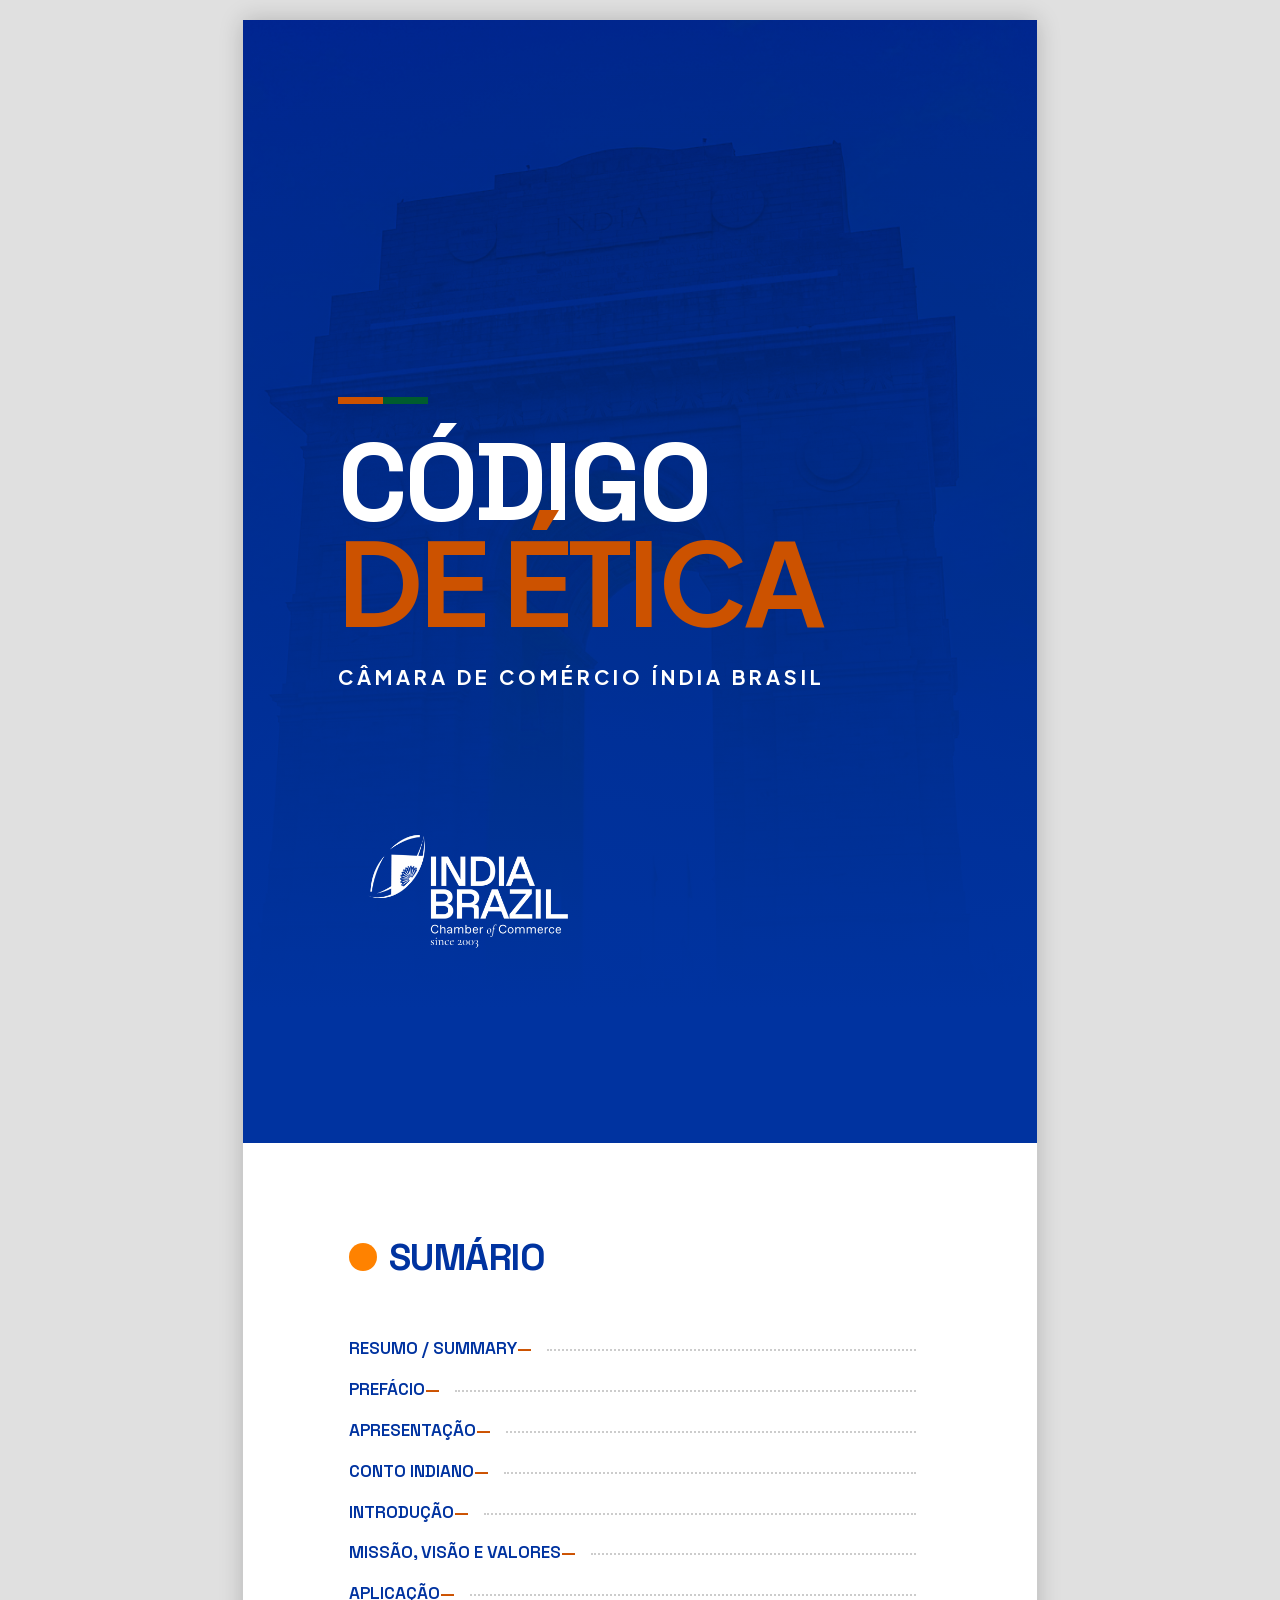
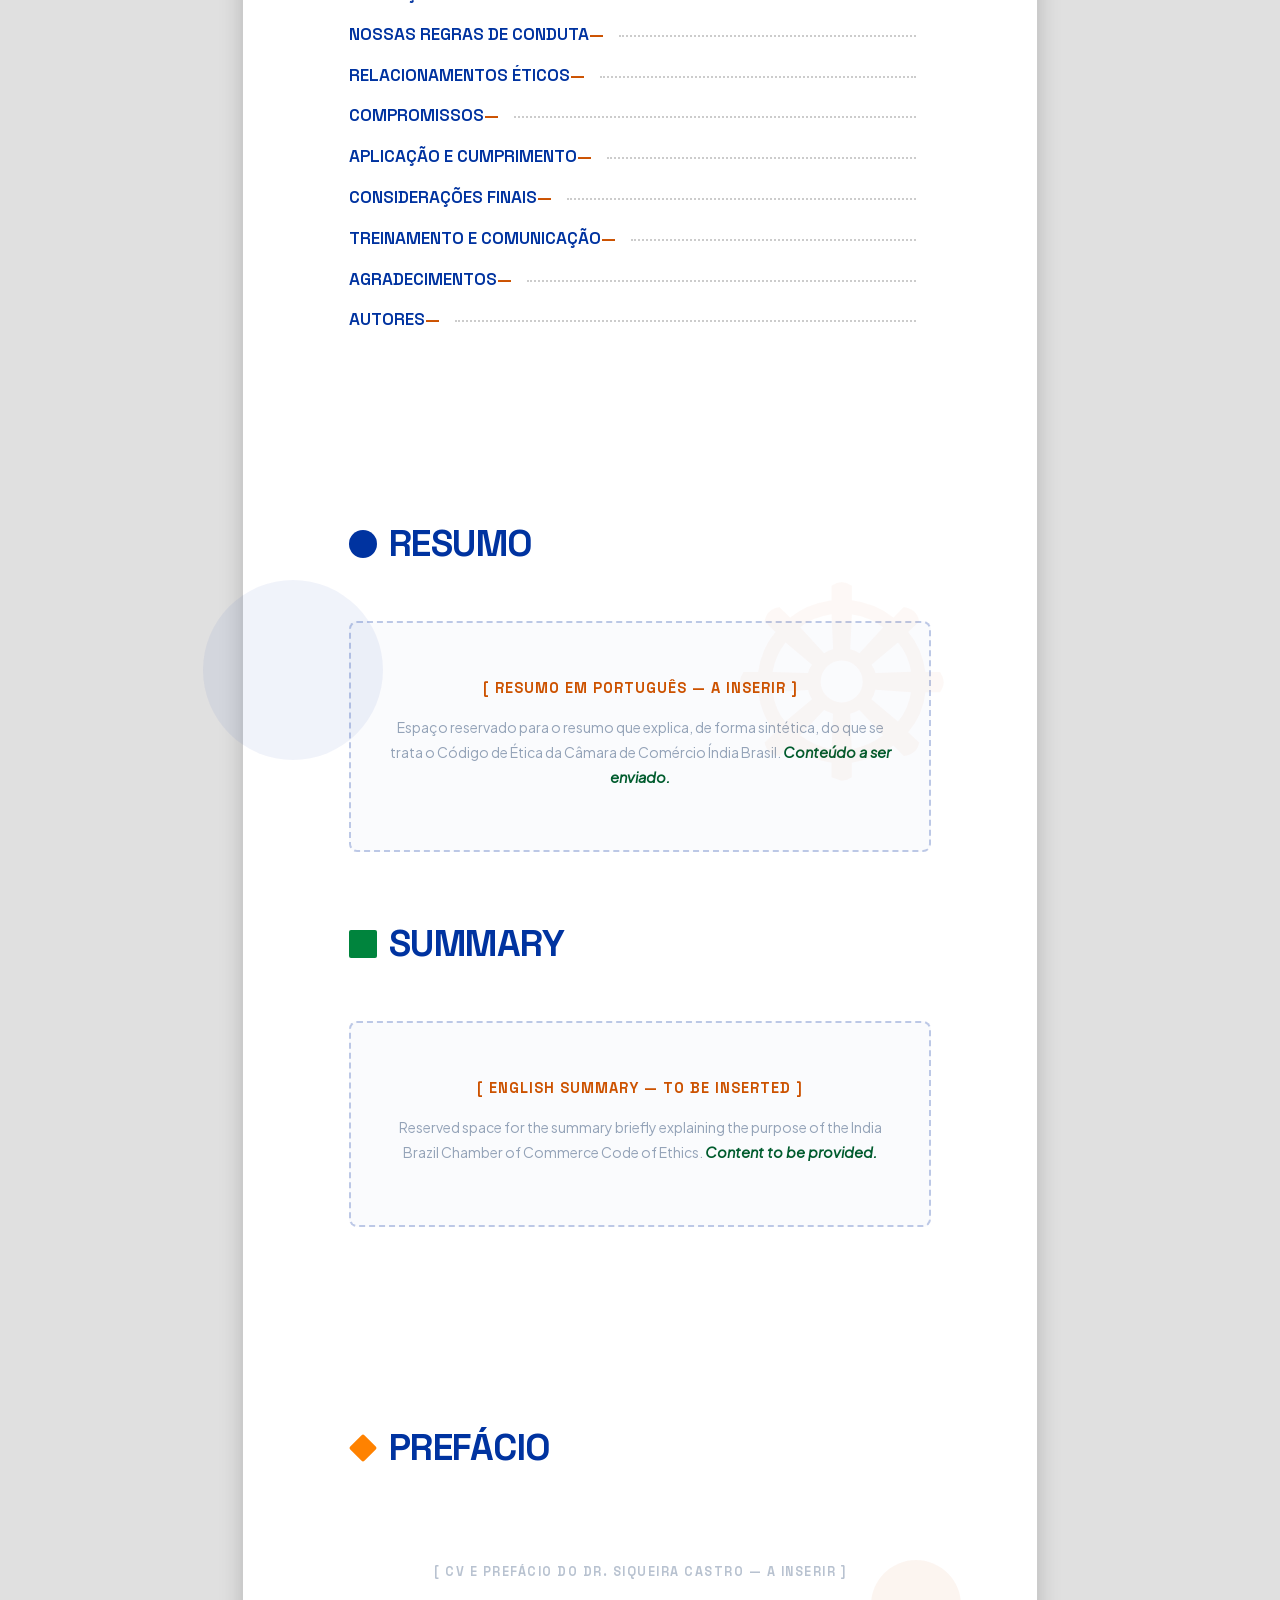
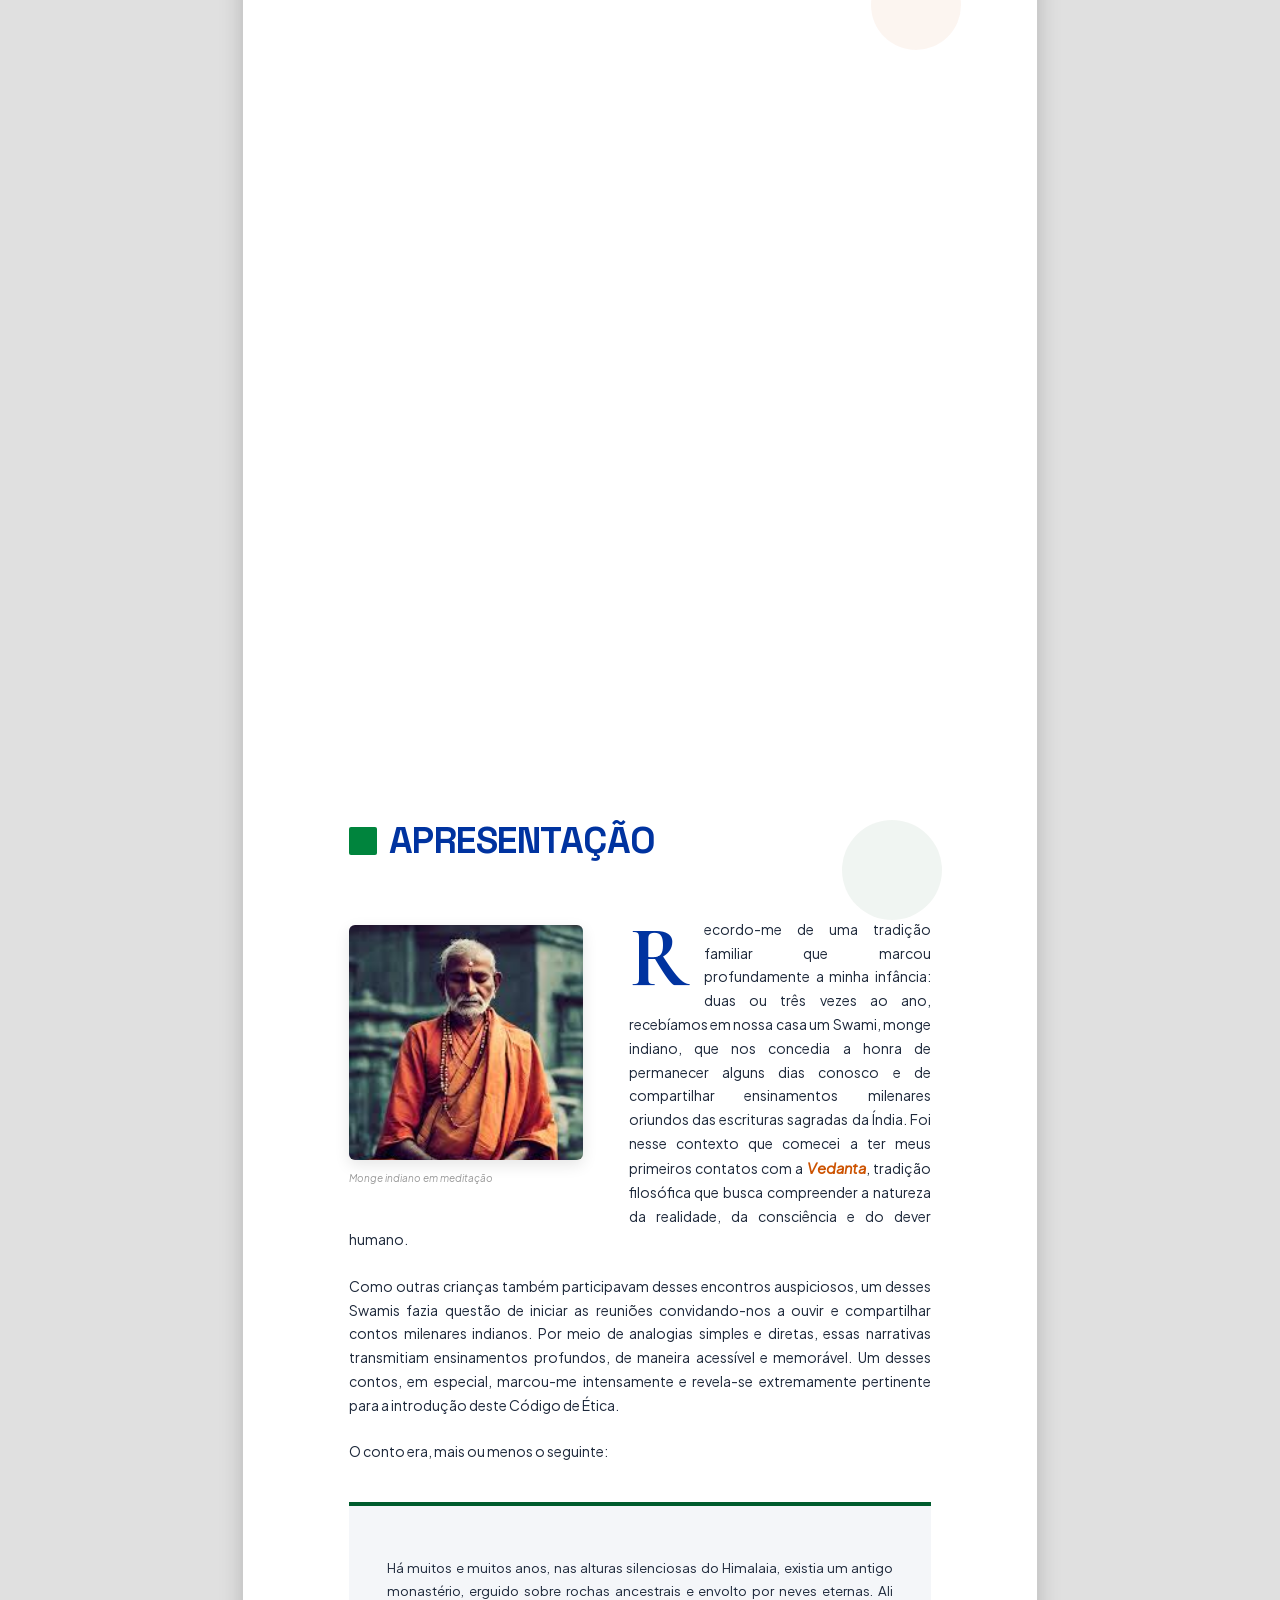
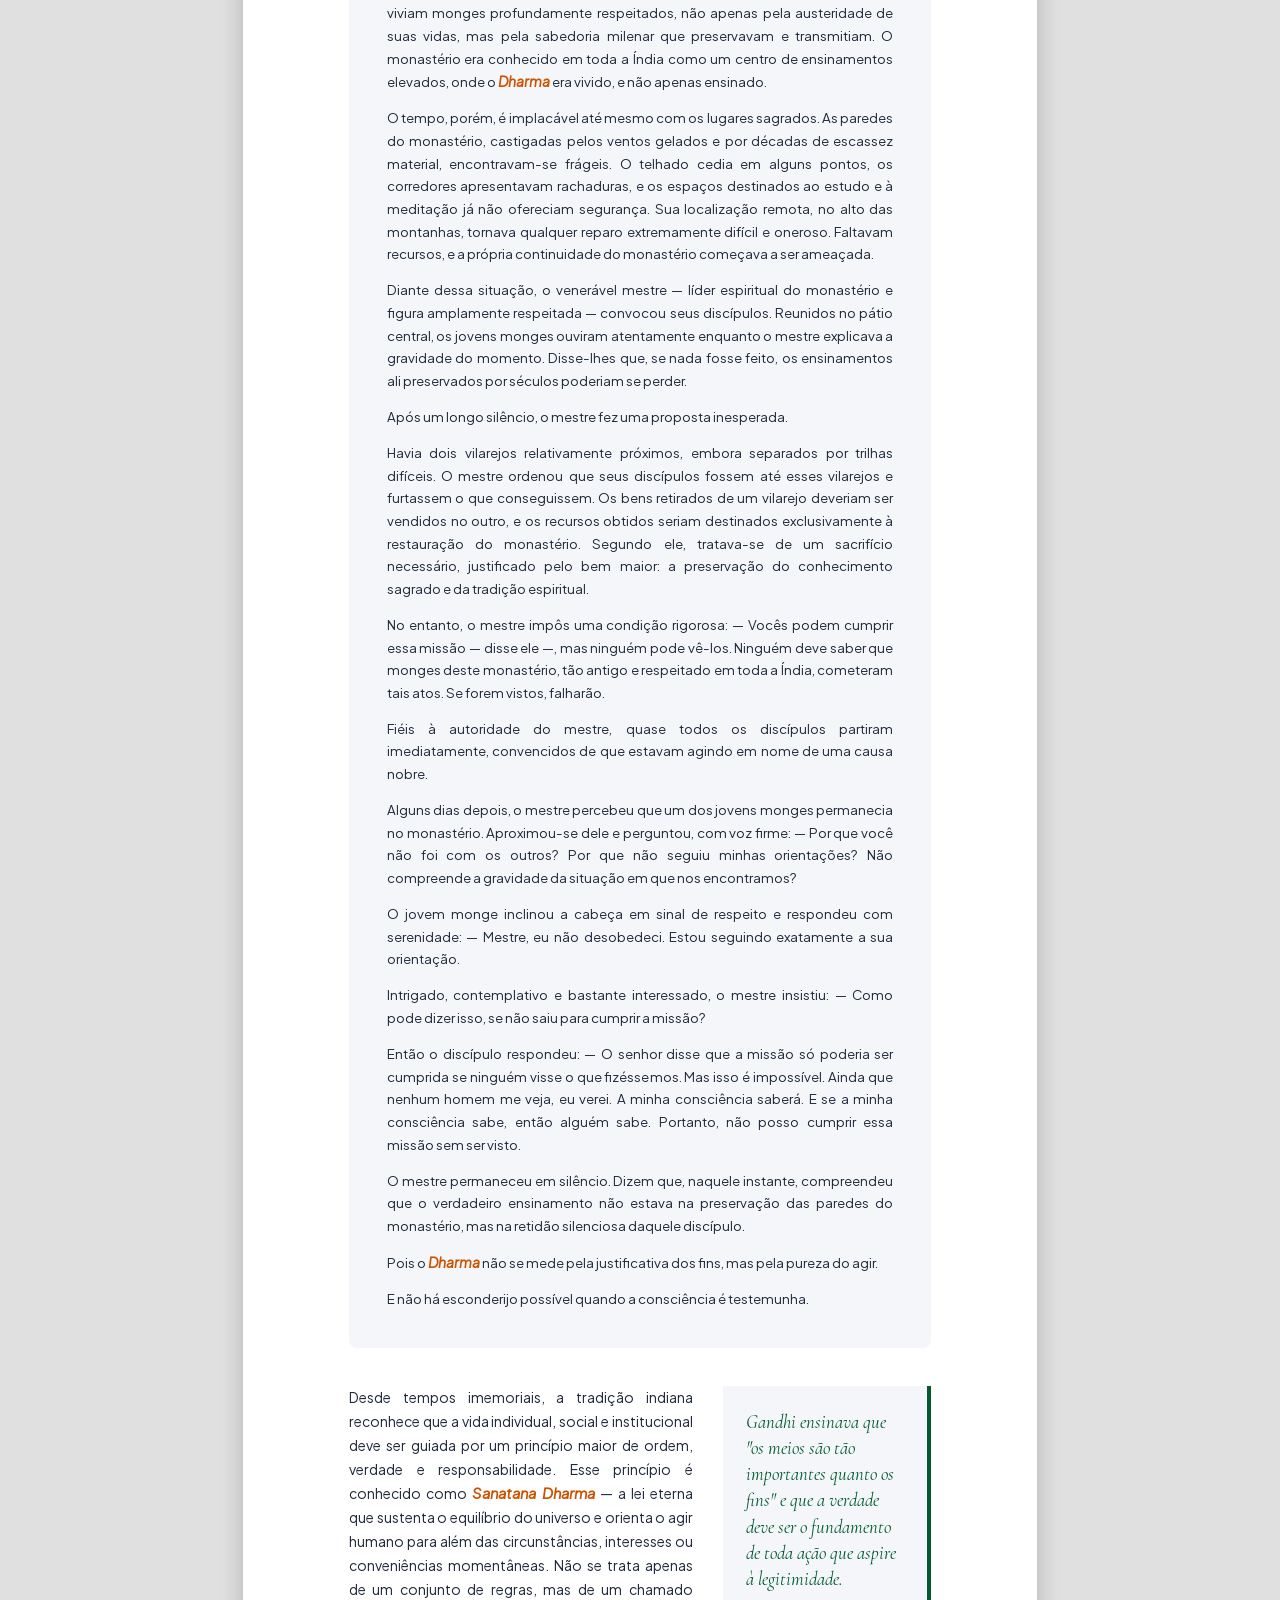
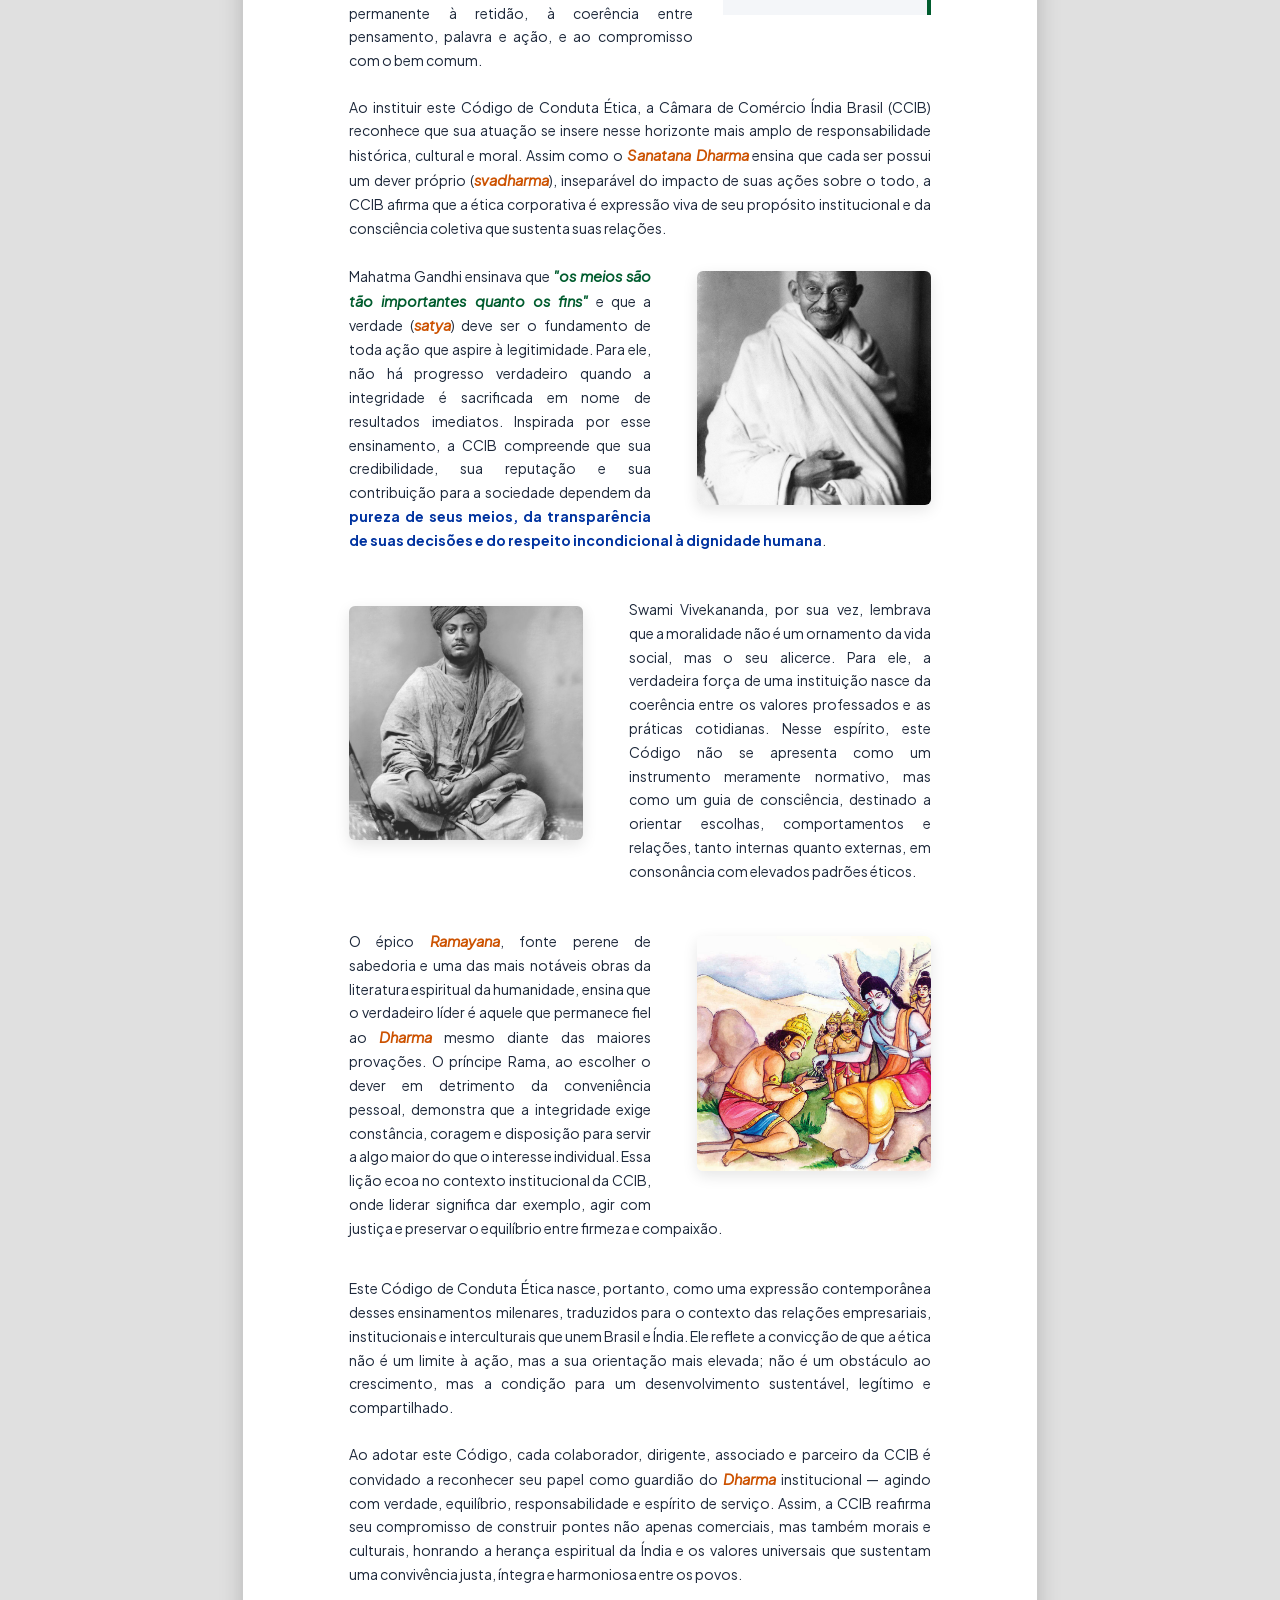
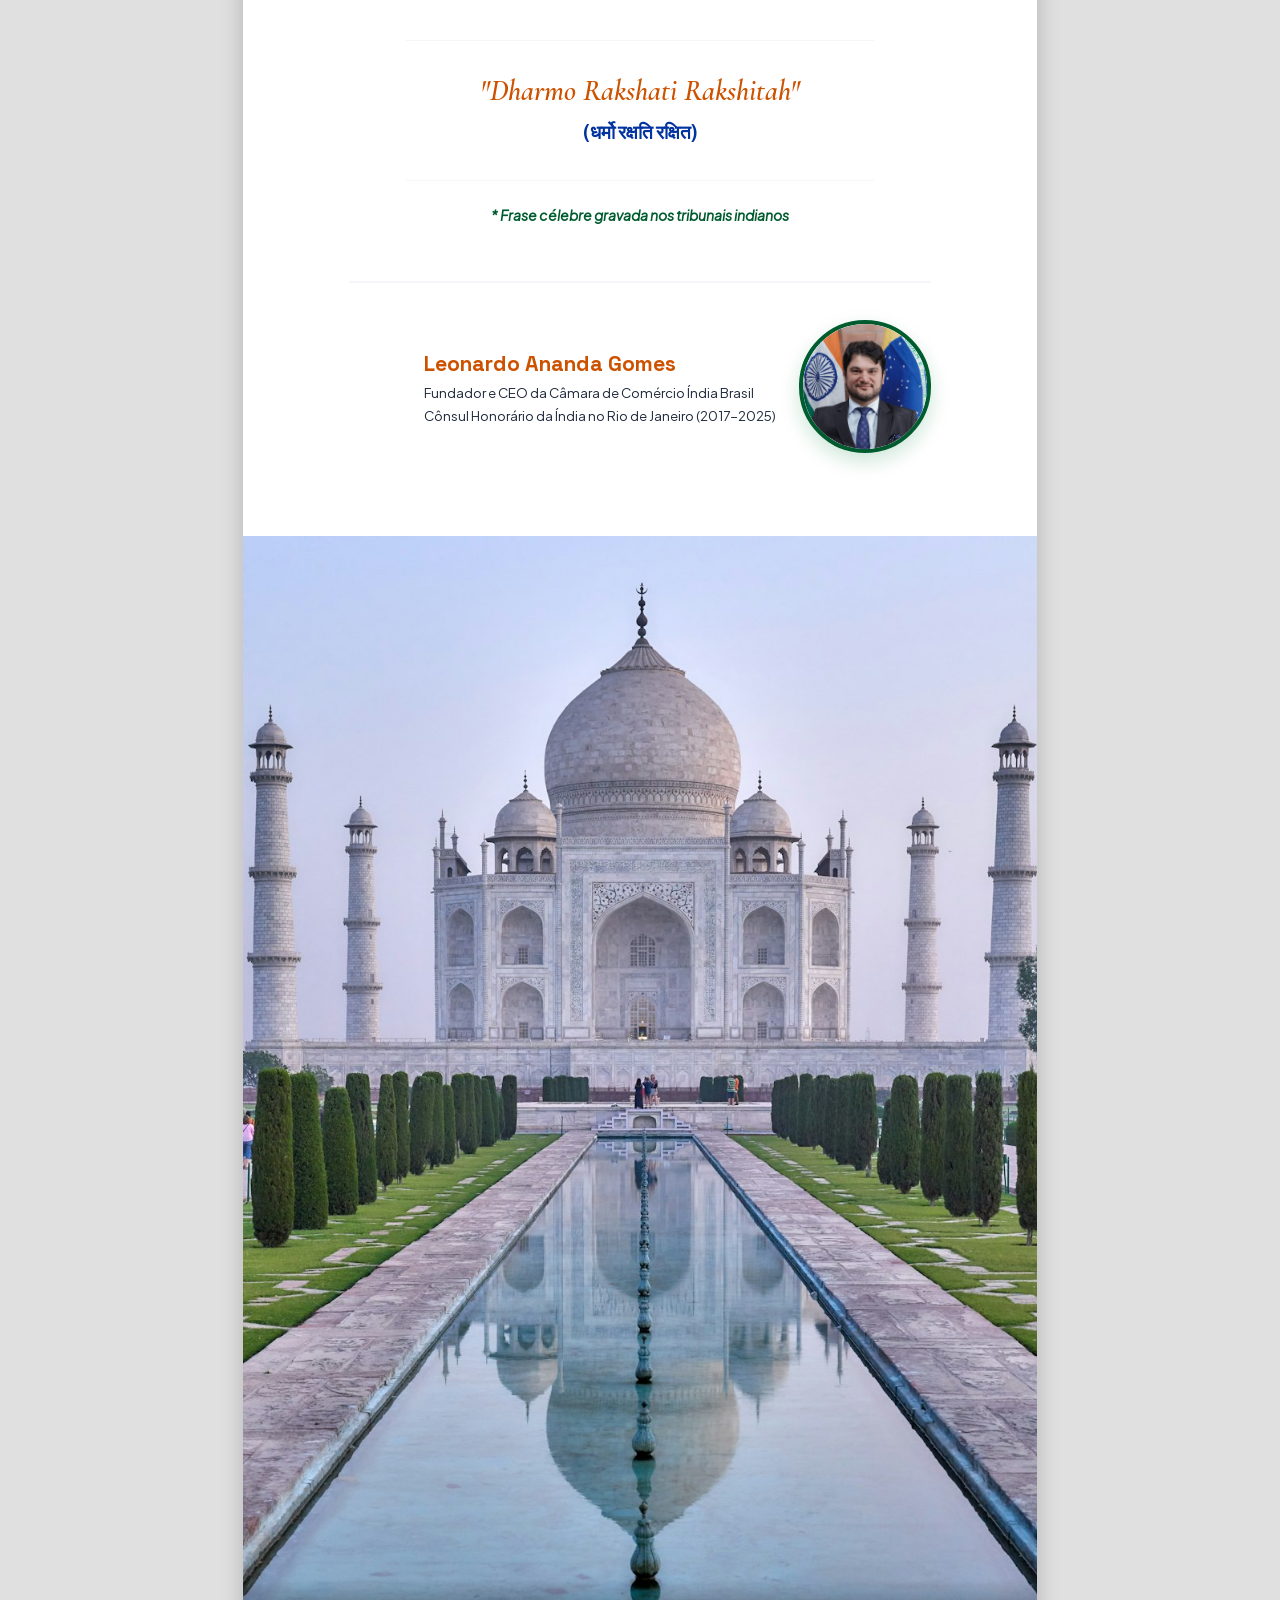
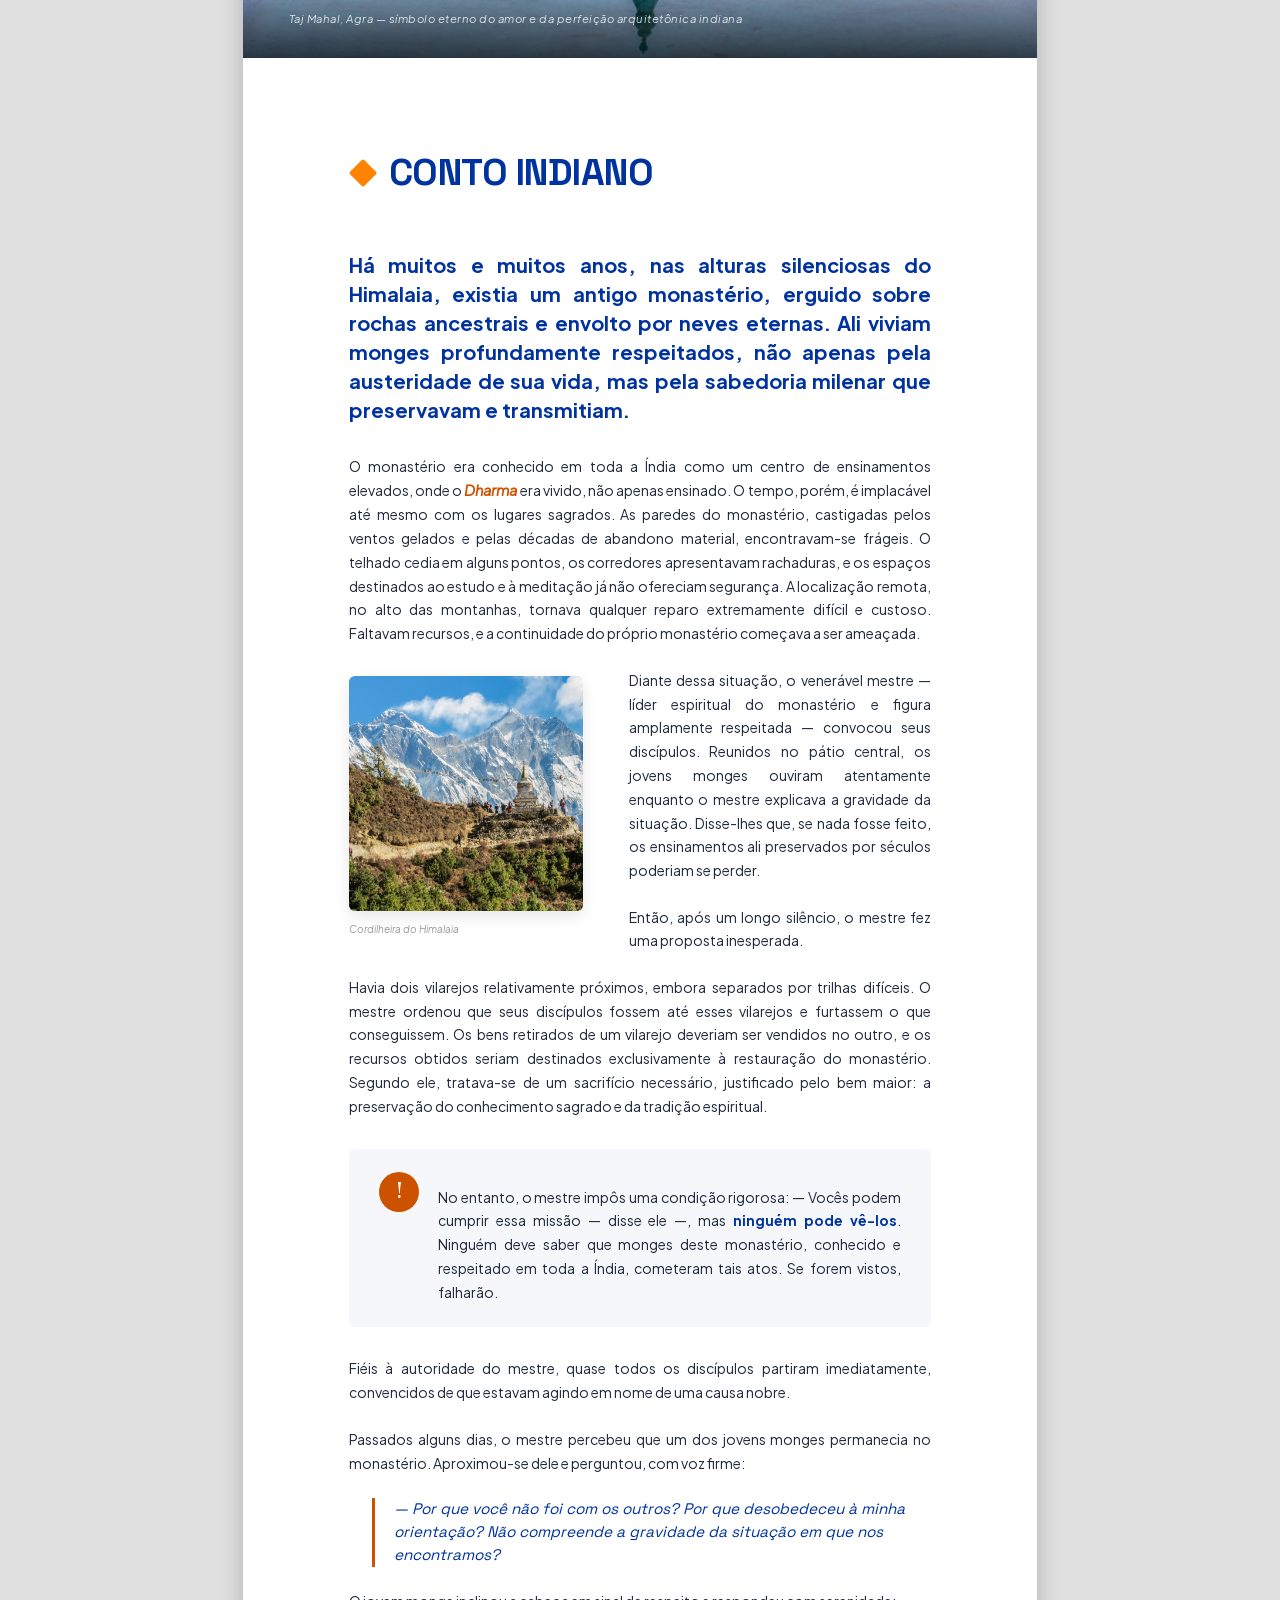
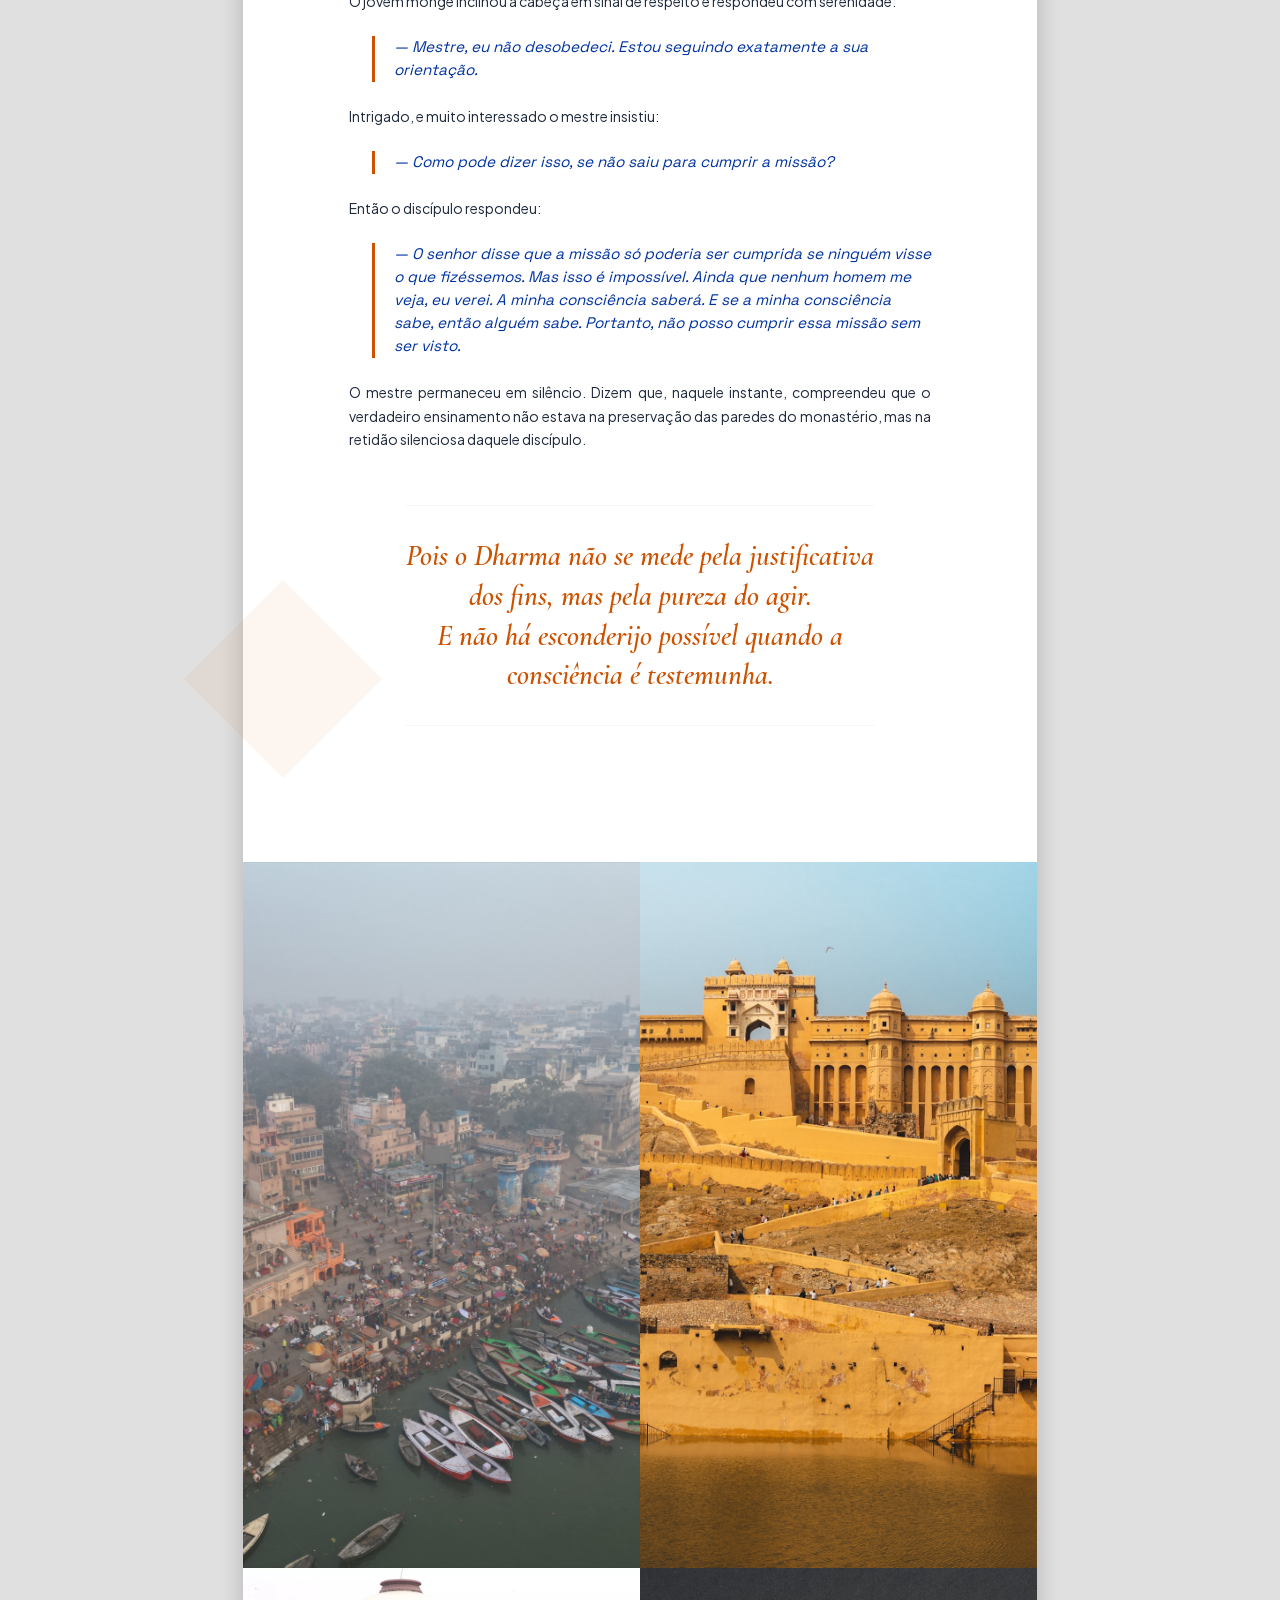
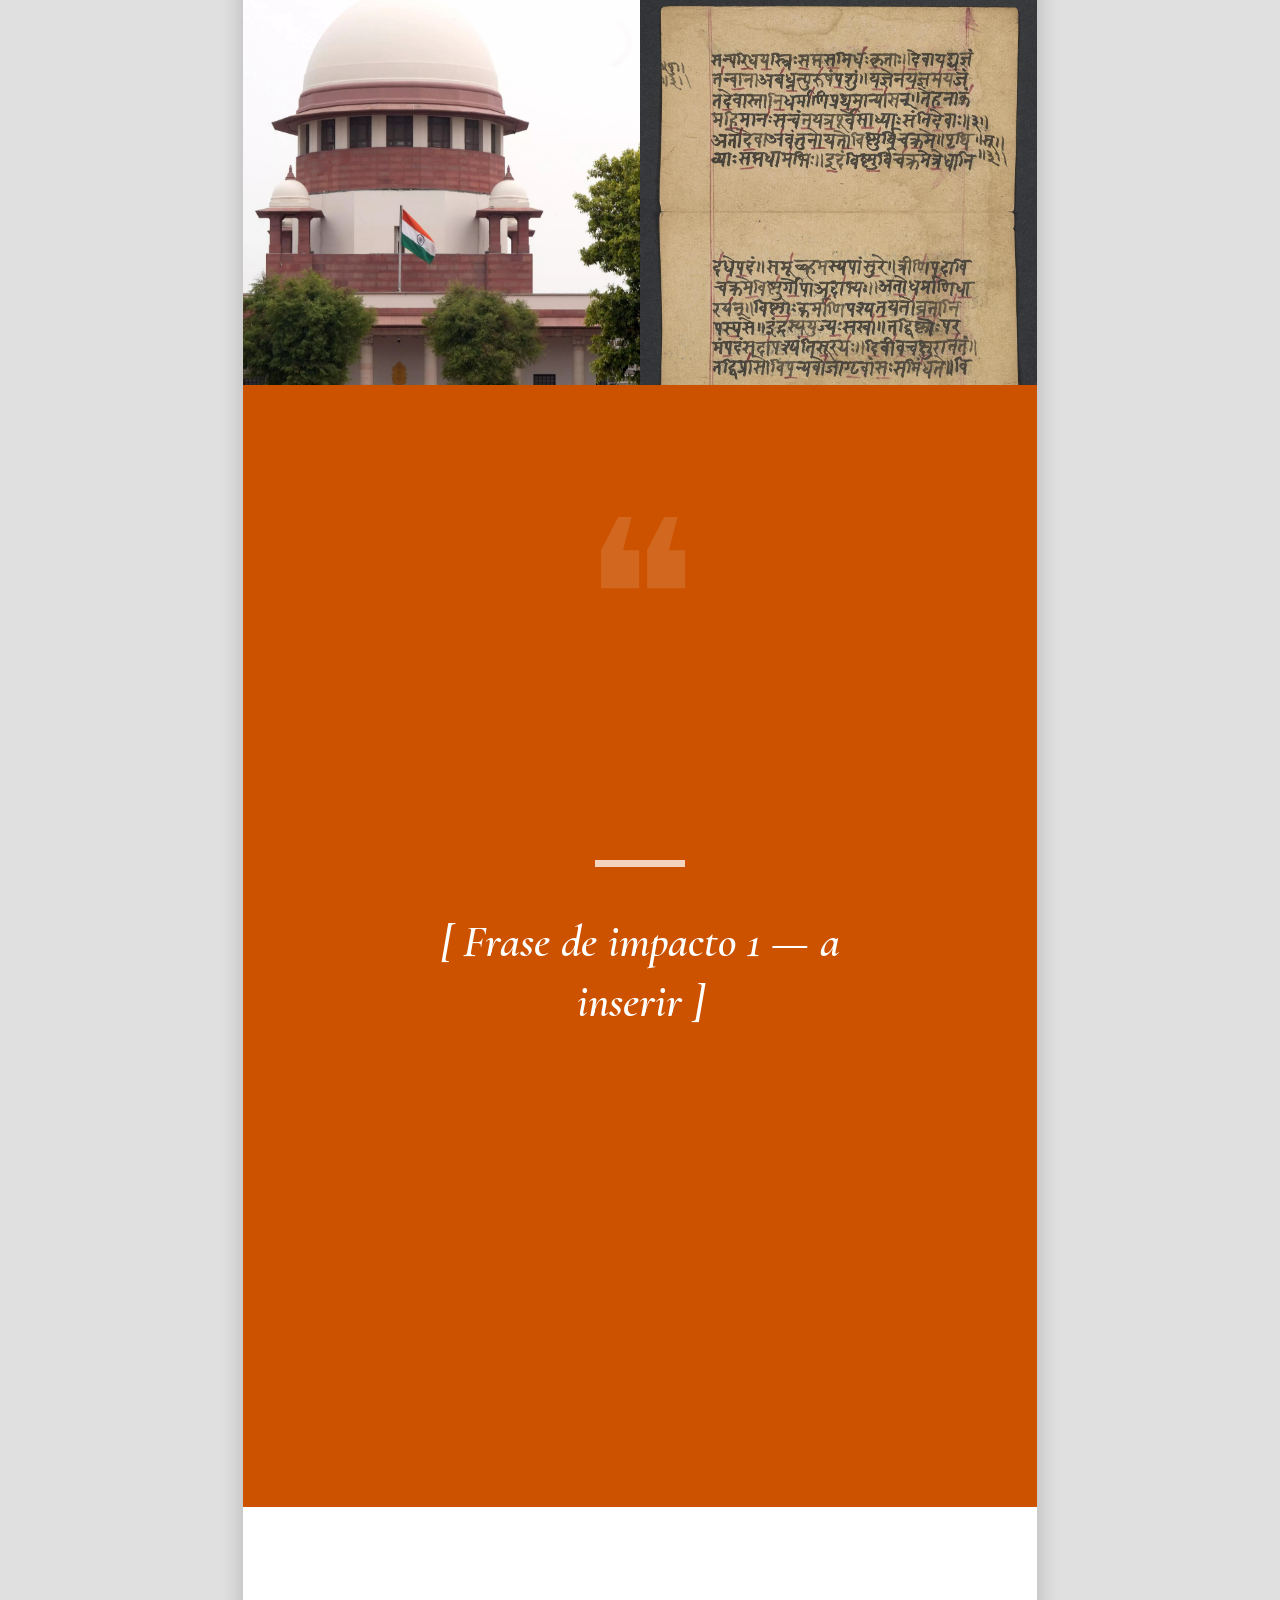
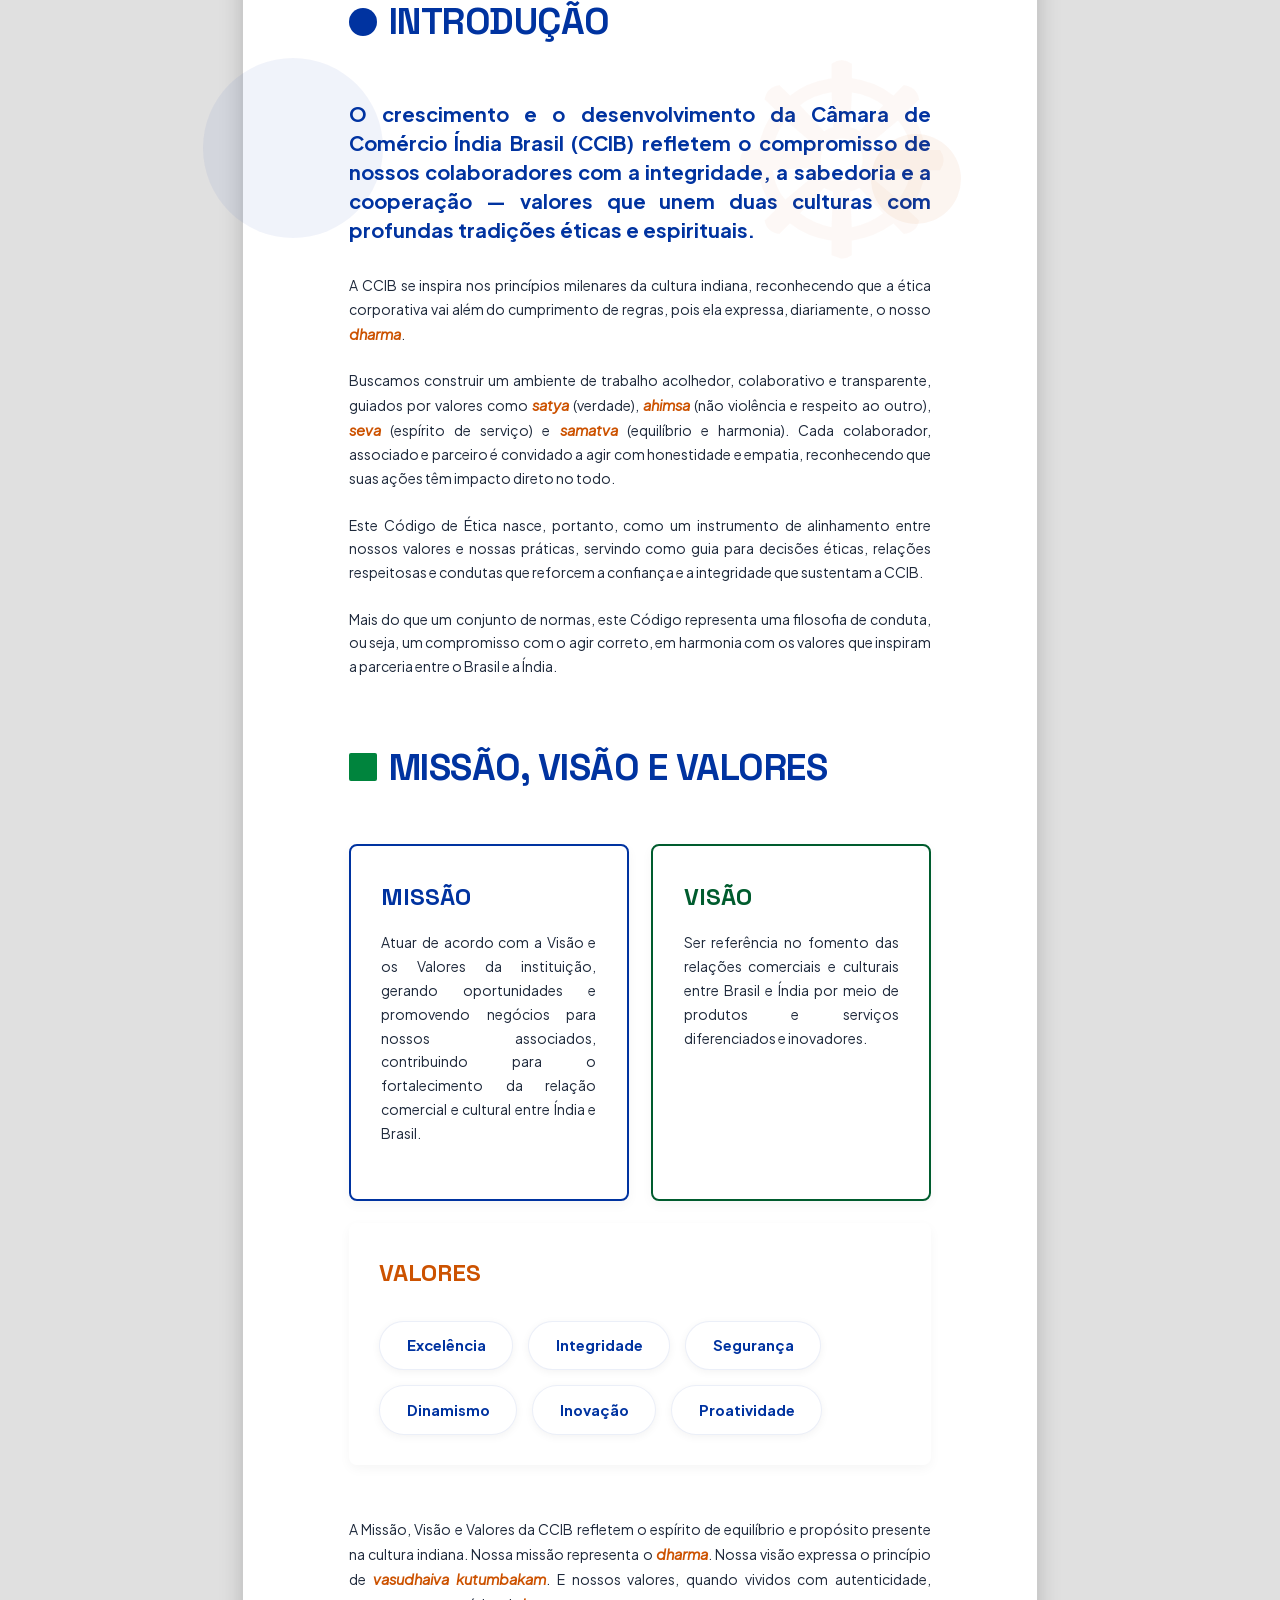
==== commit b7aa427b: "Entrega v5: 3 propostas de capa, fontes auto-hospedadas e PDFs - Adiciona PDF do livro com as 3 capa" ====
--- a/v5.html
+++ b/v5.html
@@ -3,9 +3,7 @@
 <head>
 <meta charset="UTF-8">
 <title>CÓDIGO DE ÉTICA | Câmara de Comércio Índia Brasil - V5</title>
-<link rel="preconnect" href="https://fonts.googleapis.com">
-<link rel="preconnect" href="https://fonts.gstatic.com" crossorigin>
-<link href="https://fonts.googleapis.com/css2?family=Cormorant+Garamond:ital,wght@0,400;0,600;0,700;1,400;1,600&family=Plus+Jakarta+Sans:ital,wght@0,400;0,500;0,700;1,400&family=Space+Grotesk:wght@400;600;700&display=swap" rel="stylesheet">
+<link rel="stylesheet" href="fonts/local.css">
 <link rel="stylesheet" href="v5-styles.css">
 </head>
 <body>
@@ -38,6 +36,7 @@
 <div class="toc-item"><span>Considerações Finais</span><span>—</span></div>
 <div class="toc-item"><span>Treinamento e Comunicação</span><span>—</span></div>
 <div class="toc-item"><span>Agradecimentos</span><span>—</span></div>
+<div class="toc-item"><span>Autores</span><span>—</span></div>
 </div>
 
 <!-- RESUMO PT/EN -->
@@ -60,15 +59,8 @@
 <div class="pg clearfix">
 <div class="geo geo4"></div>
 <div class="ch"><svg class="ico" viewBox="0 0 28 28"><rect x="4" y="4" width="20" height="20" rx="2" transform="rotate(45 14 14)" fill="#FF8200"/></svg><h1>Prefácio</h1></div>
-<div class="placeholder placeholder-tall">
-<p class="placeholder-tag">[ Prefácio do Dr. Siqueira Castro — a inserir ]</p>
-<p>Espaço reservado para o prefácio. <em>Texto a ser enviado.</em></p>
-</div>
-<div class="author">
-<div class="author-text">
-<p class="author-name">Dr. Siqueira Castro</p>
-<p class="author-role">[ titulação a confirmar ]</p>
-</div>
+<div class="reserved-blank">
+<p class="placeholder-tag">[ CV e prefácio do Dr. Siqueira Castro — a inserir ]</p>
 </div>
 </div>
 
@@ -316,11 +308,11 @@
 
 <!-- MOSAICO 6 IMAGENS: ÍNDIA & BRASIL -->
 <div class="mosaic-page g6">
-<img src="holi.jpg" alt="Festival de Holi">
-<img src="mumbai_skyline.jpg" alt="Mumbai — skyline">
+<img src="jodhpur.jpg" alt="Jodhpur — Forte Mehrangarh e a cidade azul">
+<img src="mumbai_skyline.jpg" alt="Mumbai — Bandra-Worli Sea Link">
 <img src="golden_temple.jpg" alt="Templo Dourado de Amritsar">
 <img src="hawa_mahal.jpg" alt="Hawa Mahal, Jaipur">
-<img src="sp_noturna.jpg" alt="São Paulo à noite">
+<img src="sp_noturna.jpg" alt="São Paulo — Marginal Pinheiros">
 <img src="recife.jpg" alt="Recife">
 </div>
 
@@ -538,9 +530,25 @@
 <div class="geo geo6"></div>
 <span class="watermark center">🪷</span>
 <div class="ch"><svg class="ico" viewBox="0 0 28 28"><circle cx="14" cy="14" r="14" fill="#FF8200"/></svg><h1>Agradecimentos</h1></div>
-<div class="placeholder placeholder-tall">
-<p class="placeholder-tag">[ Agradecimentos — a inserir ]</p>
-<p>Espaço reservado para a página de agradecimentos. <em>Conteúdo a ser enviado.</em></p>
+<div class="placeholder">
+<p class="placeholder-tag">[ Texto de agradecimentos — a inserir ]</p>
+<p>Espaço reservado para o texto de agradecimentos. <em>Conteúdo a ser enviado.</em></p>
+</div>
+<div class="thanks-block">
+<p class="thanks-label">Compliance Officers</p>
+<p class="thanks-names">Bernardo Guaracy &nbsp;·&nbsp; Bianca Guimarães</p>
+</div>
+</div>
+
+<!-- AUTORES -->
+<div class="pg">
+<div class="geo geo4"></div>
+<div class="ch"><svg class="ico" viewBox="0 0 28 28"><rect x="4" y="4" width="20" height="20" rx="2" transform="rotate(45 14 14)" fill="#00843D"/></svg><h1>Autores</h1></div>
+<div class="authors-list">
+<div class="authors-item"><p class="authors-name">Bianca Guimarães</p></div>
+<div class="authors-item"><p class="authors-name">Bernardo Guaracy</p></div>
+<div class="authors-item"><p class="authors-name">Leonardo Ananda</p></div>
+<div class="authors-item authors-org"><p class="authors-name">Câmara de Comércio Índia Brasil</p></div>
 </div>
 </div>
 
--- a/fonts/local.css
+++ b/fonts/local.css
@@ -0,0 +1,192 @@
+@font-face {
+  font-family: 'Cormorant Garamond';
+  font-style: italic;
+  font-weight: 400;
+  font-display: swap;
+  src: url(f01.woff2) format('woff2');
+  unicode-range: U+0100-02BA, U+02BD-02C5, U+02C7-02CC, U+02CE-02D7, U+02DD-02FF, U+0304, U+0308, U+0329, U+1D00-1DBF, U+1E00-1E9F, U+1EF2-1EFF, U+2020, U+20A0-20AB, U+20AD-20C0, U+2113, U+2C60-2C7F, U+A720-A7FF;
+}
+@font-face {
+  font-family: 'Cormorant Garamond';
+  font-style: italic;
+  font-weight: 400;
+  font-display: swap;
+  src: url(f02.woff2) format('woff2');
+  unicode-range: U+0000-00FF, U+0131, U+0152-0153, U+02BB-02BC, U+02C6, U+02DA, U+02DC, U+0304, U+0308, U+0329, U+2000-206F, U+20AC, U+2122, U+2191, U+2193, U+2212, U+2215, U+FEFF, U+FFFD;
+}
+@font-face {
+  font-family: 'Cormorant Garamond';
+  font-style: italic;
+  font-weight: 600;
+  font-display: swap;
+  src: url(f03.woff2) format('woff2');
+  unicode-range: U+0100-02BA, U+02BD-02C5, U+02C7-02CC, U+02CE-02D7, U+02DD-02FF, U+0304, U+0308, U+0329, U+1D00-1DBF, U+1E00-1E9F, U+1EF2-1EFF, U+2020, U+20A0-20AB, U+20AD-20C0, U+2113, U+2C60-2C7F, U+A720-A7FF;
+}
+@font-face {
+  font-family: 'Cormorant Garamond';
+  font-style: italic;
+  font-weight: 600;
+  font-display: swap;
+  src: url(f04.woff2) format('woff2');
+  unicode-range: U+0000-00FF, U+0131, U+0152-0153, U+02BB-02BC, U+02C6, U+02DA, U+02DC, U+0304, U+0308, U+0329, U+2000-206F, U+20AC, U+2122, U+2191, U+2193, U+2212, U+2215, U+FEFF, U+FFFD;
+}
+@font-face {
+  font-family: 'Cormorant Garamond';
+  font-style: normal;
+  font-weight: 400;
+  font-display: swap;
+  src: url(f05.woff2) format('woff2');
+  unicode-range: U+0100-02BA, U+02BD-02C5, U+02C7-02CC, U+02CE-02D7, U+02DD-02FF, U+0304, U+0308, U+0329, U+1D00-1DBF, U+1E00-1E9F, U+1EF2-1EFF, U+2020, U+20A0-20AB, U+20AD-20C0, U+2113, U+2C60-2C7F, U+A720-A7FF;
+}
+@font-face {
+  font-family: 'Cormorant Garamond';
+  font-style: normal;
+  font-weight: 400;
+  font-display: swap;
+  src: url(f06.woff2) format('woff2');
+  unicode-range: U+0000-00FF, U+0131, U+0152-0153, U+02BB-02BC, U+02C6, U+02DA, U+02DC, U+0304, U+0308, U+0329, U+2000-206F, U+20AC, U+2122, U+2191, U+2193, U+2212, U+2215, U+FEFF, U+FFFD;
+}
+@font-face {
+  font-family: 'Cormorant Garamond';
+  font-style: normal;
+  font-weight: 600;
+  font-display: swap;
+  src: url(f07.woff2) format('woff2');
+  unicode-range: U+0100-02BA, U+02BD-02C5, U+02C7-02CC, U+02CE-02D7, U+02DD-02FF, U+0304, U+0308, U+0329, U+1D00-1DBF, U+1E00-1E9F, U+1EF2-1EFF, U+2020, U+20A0-20AB, U+20AD-20C0, U+2113, U+2C60-2C7F, U+A720-A7FF;
+}
+@font-face {
+  font-family: 'Cormorant Garamond';
+  font-style: normal;
+  font-weight: 600;
+  font-display: swap;
+  src: url(f08.woff2) format('woff2');
+  unicode-range: U+0000-00FF, U+0131, U+0152-0153, U+02BB-02BC, U+02C6, U+02DA, U+02DC, U+0304, U+0308, U+0329, U+2000-206F, U+20AC, U+2122, U+2191, U+2193, U+2212, U+2215, U+FEFF, U+FFFD;
+}
+@font-face {
+  font-family: 'Cormorant Garamond';
+  font-style: normal;
+  font-weight: 700;
+  font-display: swap;
+  src: url(f09.woff2) format('woff2');
+  unicode-range: U+0100-02BA, U+02BD-02C5, U+02C7-02CC, U+02CE-02D7, U+02DD-02FF, U+0304, U+0308, U+0329, U+1D00-1DBF, U+1E00-1E9F, U+1EF2-1EFF, U+2020, U+20A0-20AB, U+20AD-20C0, U+2113, U+2C60-2C7F, U+A720-A7FF;
+}
+@font-face {
+  font-family: 'Cormorant Garamond';
+  font-style: normal;
+  font-weight: 700;
+  font-display: swap;
+  src: url(f10.woff2) format('woff2');
+  unicode-range: U+0000-00FF, U+0131, U+0152-0153, U+02BB-02BC, U+02C6, U+02DA, U+02DC, U+0304, U+0308, U+0329, U+2000-206F, U+20AC, U+2122, U+2191, U+2193, U+2212, U+2215, U+FEFF, U+FFFD;
+}
+@font-face {
+  font-family: 'Plus Jakarta Sans';
+  font-style: italic;
+  font-weight: 400;
+  font-display: swap;
+  src: url(f11.woff2) format('woff2');
+  unicode-range: U+0100-02BA, U+02BD-02C5, U+02C7-02CC, U+02CE-02D7, U+02DD-02FF, U+0304, U+0308, U+0329, U+1D00-1DBF, U+1E00-1E9F, U+1EF2-1EFF, U+2020, U+20A0-20AB, U+20AD-20C0, U+2113, U+2C60-2C7F, U+A720-A7FF;
+}
+@font-face {
+  font-family: 'Plus Jakarta Sans';
+  font-style: italic;
+  font-weight: 400;
+  font-display: swap;
+  src: url(f12.woff2) format('woff2');
+  unicode-range: U+0000-00FF, U+0131, U+0152-0153, U+02BB-02BC, U+02C6, U+02DA, U+02DC, U+0304, U+0308, U+0329, U+2000-206F, U+20AC, U+2122, U+2191, U+2193, U+2212, U+2215, U+FEFF, U+FFFD;
+}
+@font-face {
+  font-family: 'Plus Jakarta Sans';
+  font-style: normal;
+  font-weight: 400;
+  font-display: swap;
+  src: url(f13.woff2) format('woff2');
+  unicode-range: U+0100-02BA, U+02BD-02C5, U+02C7-02CC, U+02CE-02D7, U+02DD-02FF, U+0304, U+0308, U+0329, U+1D00-1DBF, U+1E00-1E9F, U+1EF2-1EFF, U+2020, U+20A0-20AB, U+20AD-20C0, U+2113, U+2C60-2C7F, U+A720-A7FF;
+}
+@font-face {
+  font-family: 'Plus Jakarta Sans';
+  font-style: normal;
+  font-weight: 400;
+  font-display: swap;
+  src: url(f14.woff2) format('woff2');
+  unicode-range: U+0000-00FF, U+0131, U+0152-0153, U+02BB-02BC, U+02C6, U+02DA, U+02DC, U+0304, U+0308, U+0329, U+2000-206F, U+20AC, U+2122, U+2191, U+2193, U+2212, U+2215, U+FEFF, U+FFFD;
+}
+@font-face {
+  font-family: 'Plus Jakarta Sans';
+  font-style: normal;
+  font-weight: 500;
+  font-display: swap;
+  src: url(f15.woff2) format('woff2');
+  unicode-range: U+0100-02BA, U+02BD-02C5, U+02C7-02CC, U+02CE-02D7, U+02DD-02FF, U+0304, U+0308, U+0329, U+1D00-1DBF, U+1E00-1E9F, U+1EF2-1EFF, U+2020, U+20A0-20AB, U+20AD-20C0, U+2113, U+2C60-2C7F, U+A720-A7FF;
+}
+@font-face {
+  font-family: 'Plus Jakarta Sans';
+  font-style: normal;
+  font-weight: 500;
+  font-display: swap;
+  src: url(f16.woff2) format('woff2');
+  unicode-range: U+0000-00FF, U+0131, U+0152-0153, U+02BB-02BC, U+02C6, U+02DA, U+02DC, U+0304, U+0308, U+0329, U+2000-206F, U+20AC, U+2122, U+2191, U+2193, U+2212, U+2215, U+FEFF, U+FFFD;
+}
+@font-face {
+  font-family: 'Plus Jakarta Sans';
+  font-style: normal;
+  font-weight: 700;
+  font-display: swap;
+  src: url(f17.woff2) format('woff2');
+  unicode-range: U+0100-02BA, U+02BD-02C5, U+02C7-02CC, U+02CE-02D7, U+02DD-02FF, U+0304, U+0308, U+0329, U+1D00-1DBF, U+1E00-1E9F, U+1EF2-1EFF, U+2020, U+20A0-20AB, U+20AD-20C0, U+2113, U+2C60-2C7F, U+A720-A7FF;
+}
+@font-face {
+  font-family: 'Plus Jakarta Sans';
+  font-style: normal;
+  font-weight: 700;
+  font-display: swap;
+  src: url(f18.woff2) format('woff2');
+  unicode-range: U+0000-00FF, U+0131, U+0152-0153, U+02BB-02BC, U+02C6, U+02DA, U+02DC, U+0304, U+0308, U+0329, U+2000-206F, U+20AC, U+2122, U+2191, U+2193, U+2212, U+2215, U+FEFF, U+FFFD;
+}
+@font-face {
+  font-family: 'Space Grotesk';
+  font-style: normal;
+  font-weight: 400;
+  font-display: swap;
+  src: url(f19.woff2) format('woff2');
+  unicode-range: U+0100-02BA, U+02BD-02C5, U+02C7-02CC, U+02CE-02D7, U+02DD-02FF, U+0304, U+0308, U+0329, U+1D00-1DBF, U+1E00-1E9F, U+1EF2-1EFF, U+2020, U+20A0-20AB, U+20AD-20C0, U+2113, U+2C60-2C7F, U+A720-A7FF;
+}
+@font-face {
+  font-family: 'Space Grotesk';
+  font-style: normal;
+  font-weight: 400;
+  font-display: swap;
+  src: url(f20.woff2) format('woff2');
+  unicode-range: U+0000-00FF, U+0131, U+0152-0153, U+02BB-02BC, U+02C6, U+02DA, U+02DC, U+0304, U+0308, U+0329, U+2000-206F, U+20AC, U+2122, U+2191, U+2193, U+2212, U+2215, U+FEFF, U+FFFD;
+}
+@font-face {
+  font-family: 'Space Grotesk';
+  font-style: normal;
+  font-weight: 600;
+  font-display: swap;
+  src: url(f21.woff2) format('woff2');
+  unicode-range: U+0100-02BA, U+02BD-02C5, U+02C7-02CC, U+02CE-02D7, U+02DD-02FF, U+0304, U+0308, U+0329, U+1D00-1DBF, U+1E00-1E9F, U+1EF2-1EFF, U+2020, U+20A0-20AB, U+20AD-20C0, U+2113, U+2C60-2C7F, U+A720-A7FF;
+}
+@font-face {
+  font-family: 'Space Grotesk';
+  font-style: normal;
+  font-weight: 600;
+  font-display: swap;
+  src: url(f22.woff2) format('woff2');
+  unicode-range: U+0000-00FF, U+0131, U+0152-0153, U+02BB-02BC, U+02C6, U+02DA, U+02DC, U+0304, U+0308, U+0329, U+2000-206F, U+20AC, U+2122, U+2191, U+2193, U+2212, U+2215, U+FEFF, U+FFFD;
+}
+@font-face {
+  font-family: 'Space Grotesk';
+  font-style: normal;
+  font-weight: 700;
+  font-display: swap;
+  src: url(f23.woff2) format('woff2');
+  unicode-range: U+0100-02BA, U+02BD-02C5, U+02C7-02CC, U+02CE-02D7, U+02DD-02FF, U+0304, U+0308, U+0329, U+1D00-1DBF, U+1E00-1E9F, U+1EF2-1EFF, U+2020, U+20A0-20AB, U+20AD-20C0, U+2113, U+2C60-2C7F, U+A720-A7FF;
+}
+@font-face {
+  font-family: 'Space Grotesk';
+  font-style: normal;
+  font-weight: 700;
+  font-display: swap;
+  src: url(f24.woff2) format('woff2');
+  unicode-range: U+0000-00FF, U+0131, U+0152-0153, U+02BB-02BC, U+02C6, U+02DA, U+02DC, U+0304, U+0308, U+0329, U+2000-206F, U+20AC, U+2122, U+2191, U+2193, U+2212, U+2215, U+FEFF, U+FFFD;
+}
--- a/v5-styles.css
+++ b/v5-styles.css
@@ -9,8 +9,8 @@
     body{background:#fff; -webkit-print-color-adjust: exact; print-color-adjust: exact; margin: 0 !important; padding: 0 !important;}
     .doc{margin:0;box-shadow:none;width:100%;}
     .pg { padding-top: 0; padding-bottom: 0; page-break-before: always; }
-    .cover, .backcover, .mosaic-page, .img-caption, .img-full { 
-        page: fullbleed; 
+    .cover, .backcover, .mosaic-page, .img-caption, .img-full, .quote-page {
+        page: fullbleed;
         width: 100vw !important; 
         height: 100vh !important; 
         margin: 0 !important; 
@@ -237,4 +237,22 @@
 .quote-page .qp-mark{position:absolute;top:30mm;left:50%;transform:translateX(-50%);font-family:'Cormorant Garamond',serif;font-size:160pt;line-height:1;color:rgba(255,255,255,.12)}
 .qp-inner{max-width:155mm;text-align:center;padding:0 18mm;position:relative;z-index:2}
 .qp-bar{width:90px;height:7px;background:rgba(255,255,255,.75);margin:0 auto 12mm}
-.qp-text{font-family:'Cormorant Garamond',serif;font-size:34pt;font-weight:600;font-style:italic;color:#fff;line-height:1.32;margin:0}
+.qp-text{font-family:'Cormorant Garamond',serif;font-size:34pt;font-weight:600;font-style:italic;color:#fff;line-height:1.32;margin:0;text-align:center}
+
+/* PÁGINA RESERVADA EM BRANCO (CV + prefácio Dr. Siqueira Castro) */
+.reserved-blank{min-height:190mm;display:flex;align-items:flex-start;justify-content:center;padding-top:10mm}
+.reserved-blank .placeholder-tag{font-family:'Space Grotesk',sans-serif;font-size:9.5pt;font-weight:700;color:#B8C2D0;text-transform:uppercase;letter-spacing:1.5px;text-align:center;margin:0}
+
+/* AGRADECIMENTOS — bloco de nomes */
+.thanks-block{margin-top:14mm;padding-top:8mm;border-top:2px solid rgba(0,51,160,.12);text-align:center}
+.thanks-label{font-family:'Space Grotesk',sans-serif;font-size:10pt;font-weight:700;color:var(--laranja);text-transform:uppercase;letter-spacing:2px;margin:0 0 4mm}
+.thanks-names{font-family:'Space Grotesk',sans-serif;font-size:15pt;font-weight:600;color:var(--azul);margin:0}
+
+/* PÁGINA DE AUTORES */
+.authors-list{margin-top:24mm;display:flex;flex-direction:column;align-items:center;gap:11mm}
+.authors-item{text-align:center;position:relative;padding-bottom:8mm}
+.authors-item::after{content:'';position:absolute;bottom:0;left:50%;transform:translateX(-50%);width:34px;height:3px;background:var(--laranja);opacity:.55}
+.authors-item:last-child::after{display:none}
+.authors-name{font-family:'Space Grotesk',sans-serif;font-size:19pt;font-weight:700;color:var(--azul);margin:0;letter-spacing:-.3px}
+.authors-org{margin-top:4mm}
+.authors-org .authors-name{font-size:14pt;font-weight:600;color:var(--verde);text-transform:uppercase;letter-spacing:1.5px}
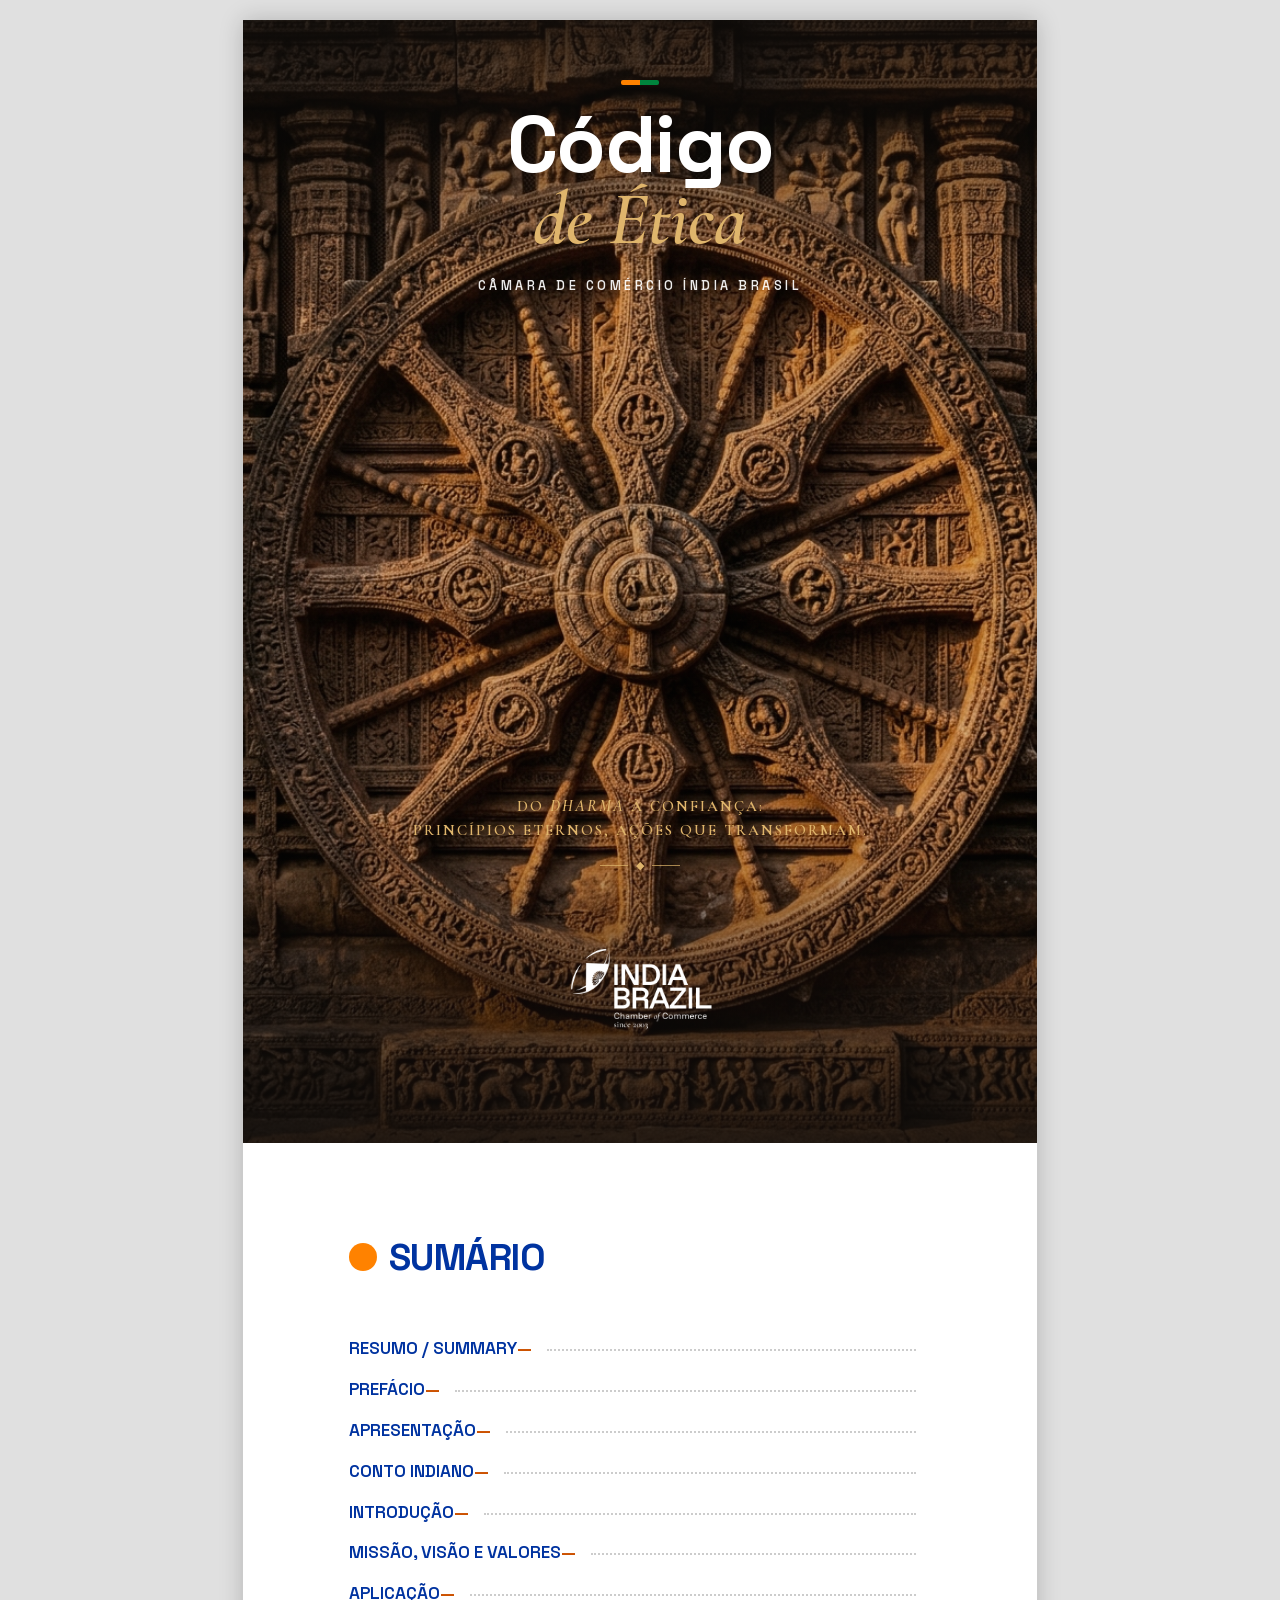
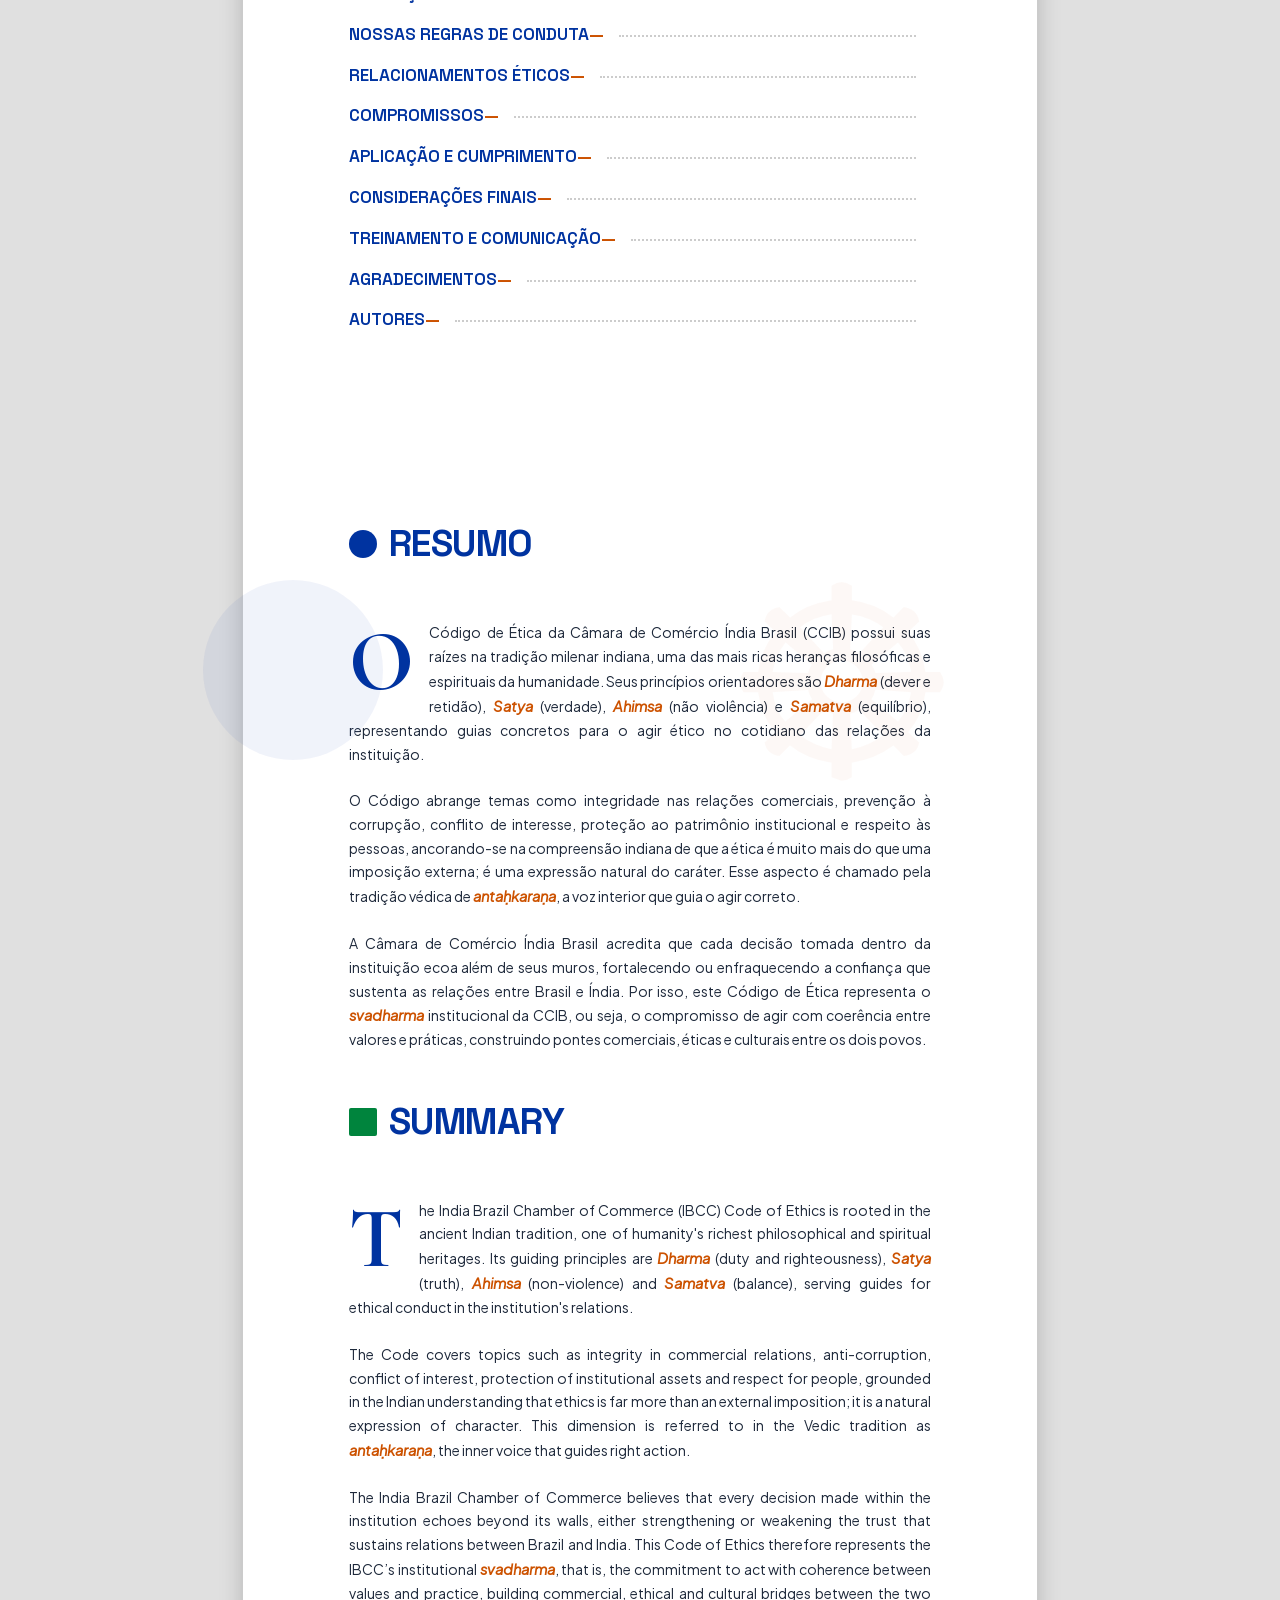
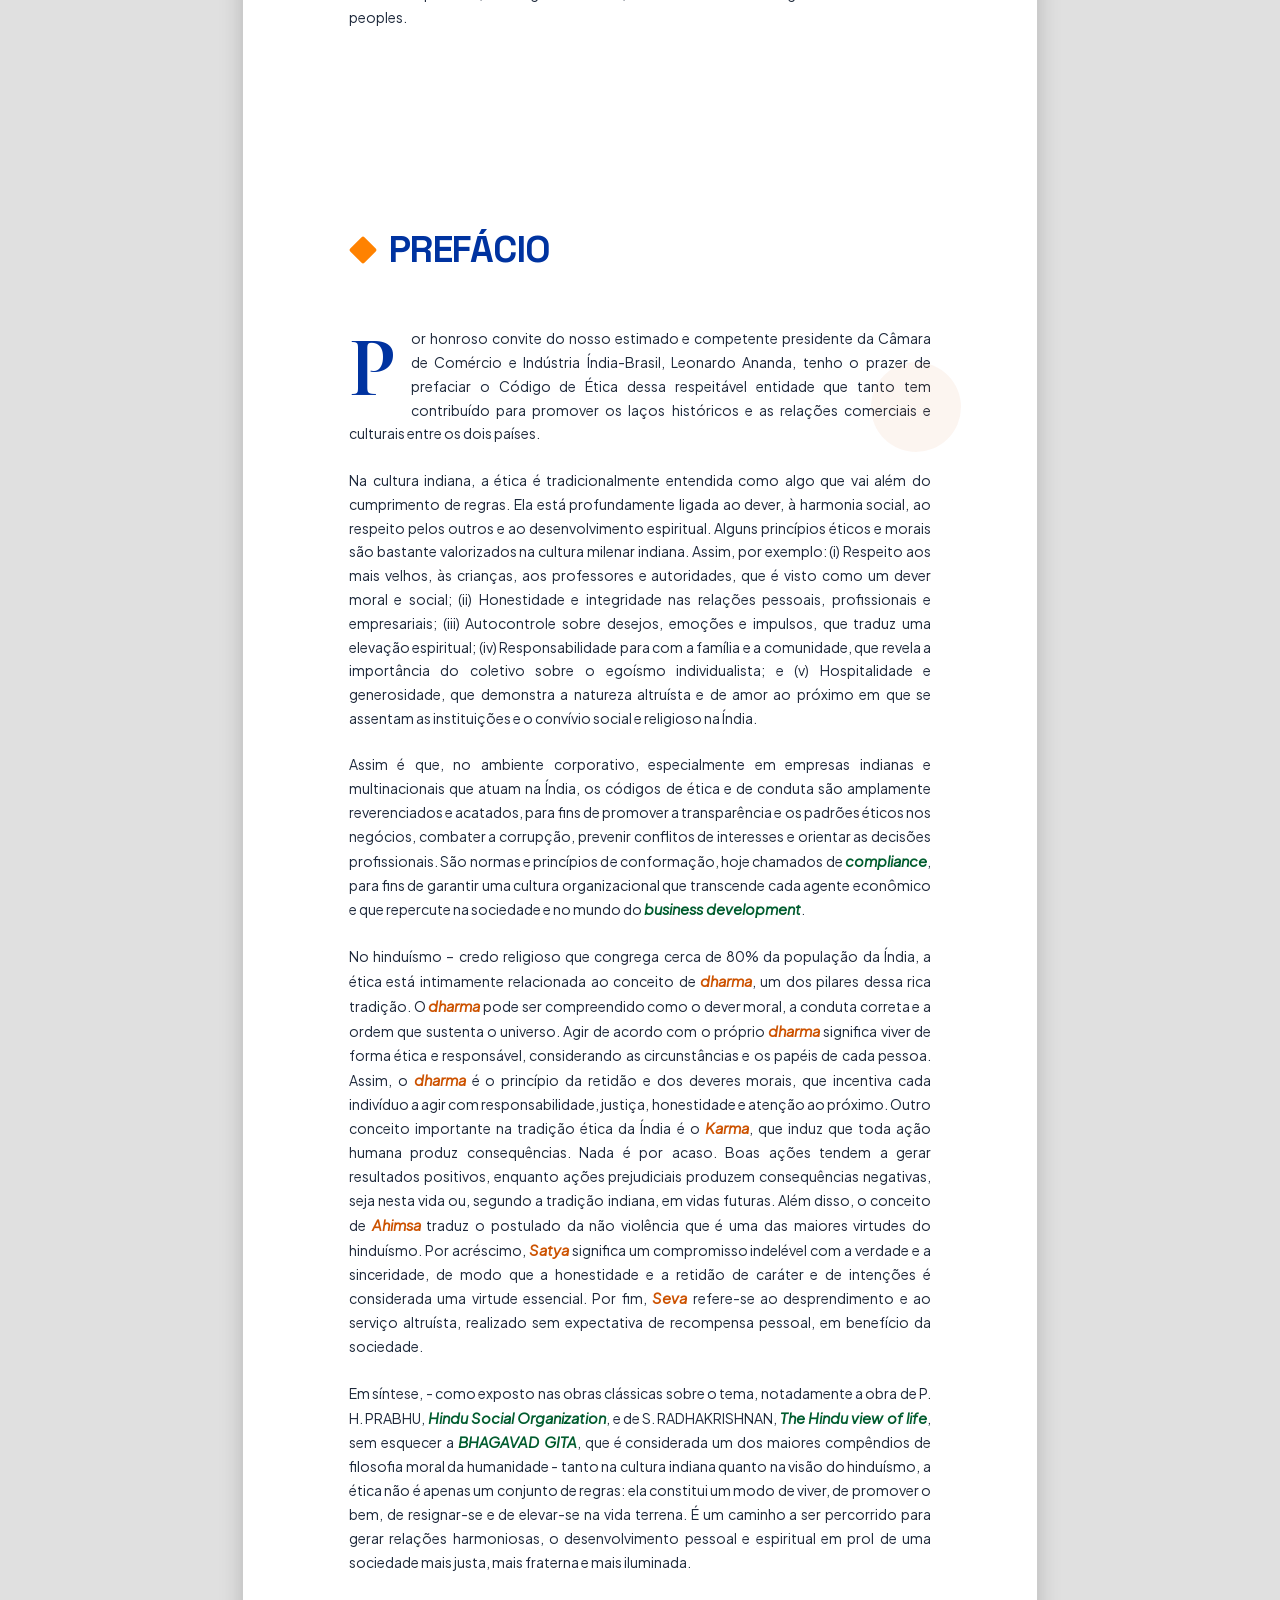
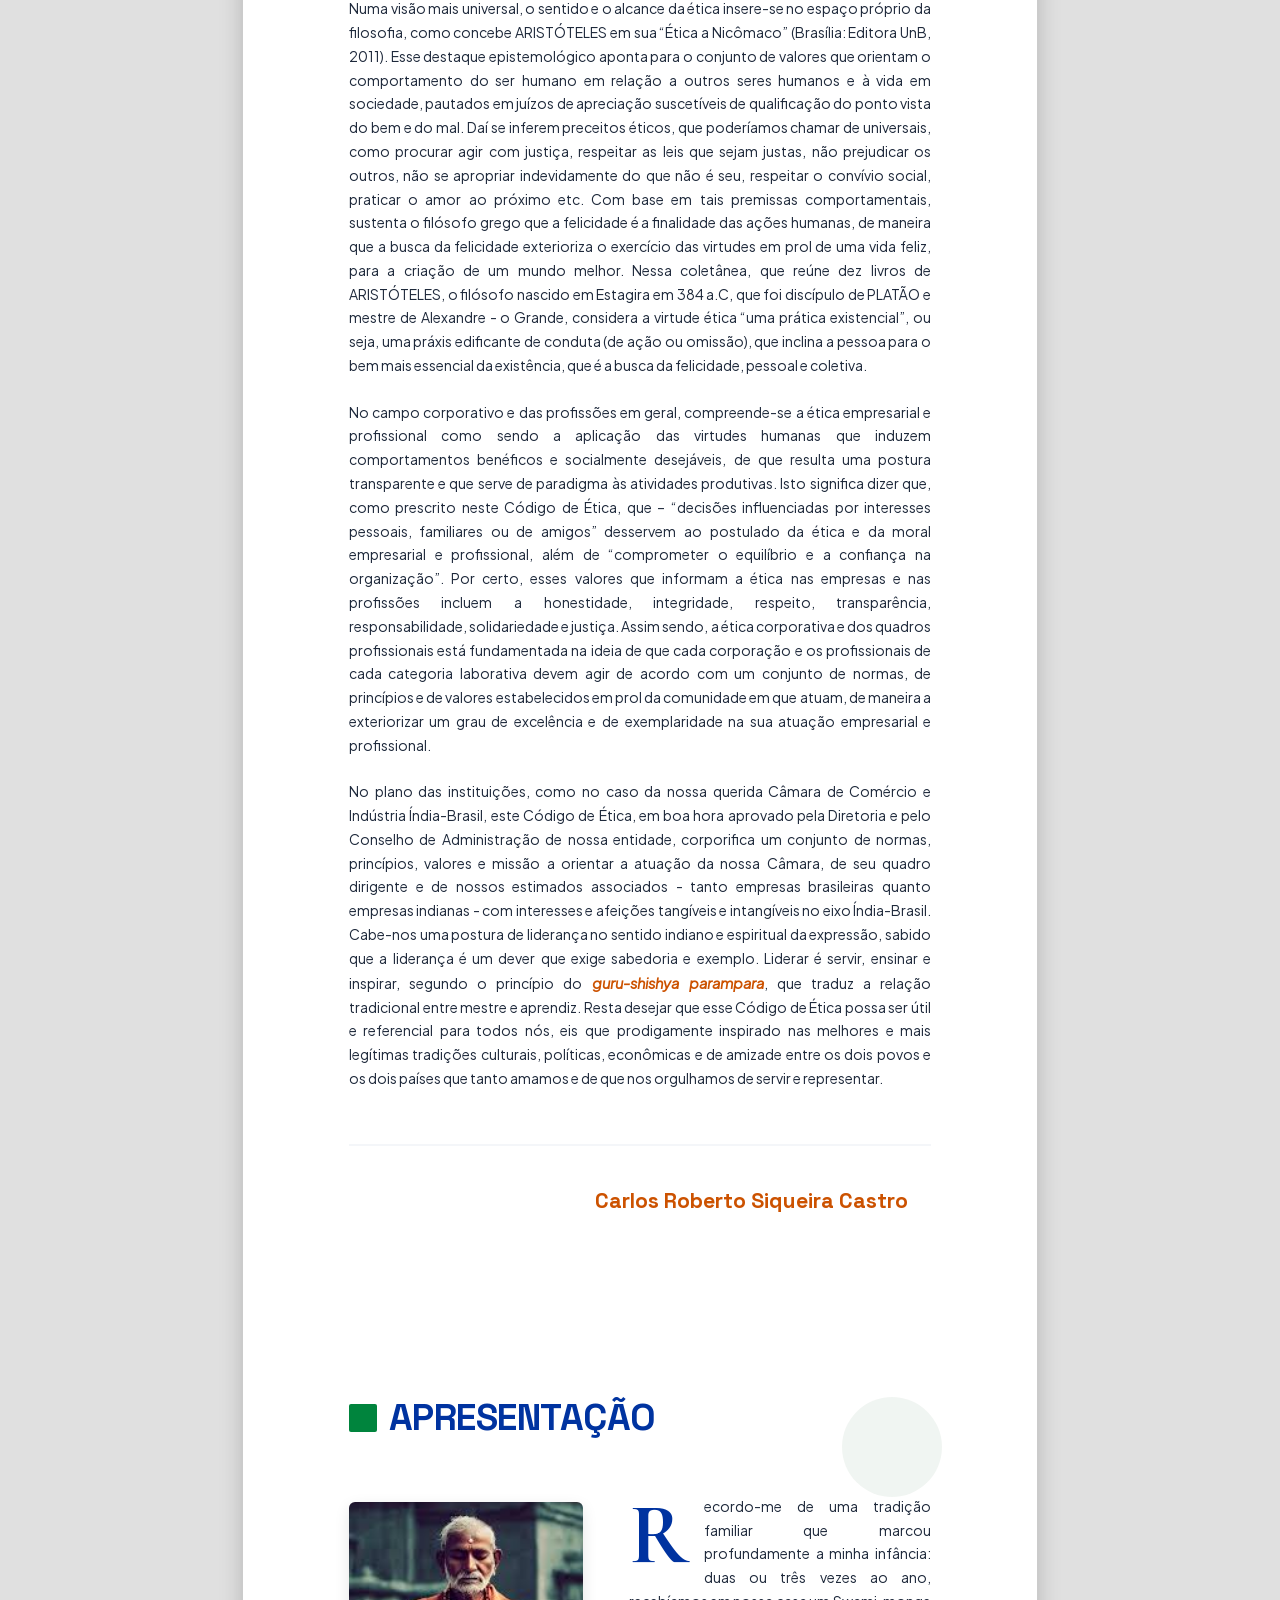
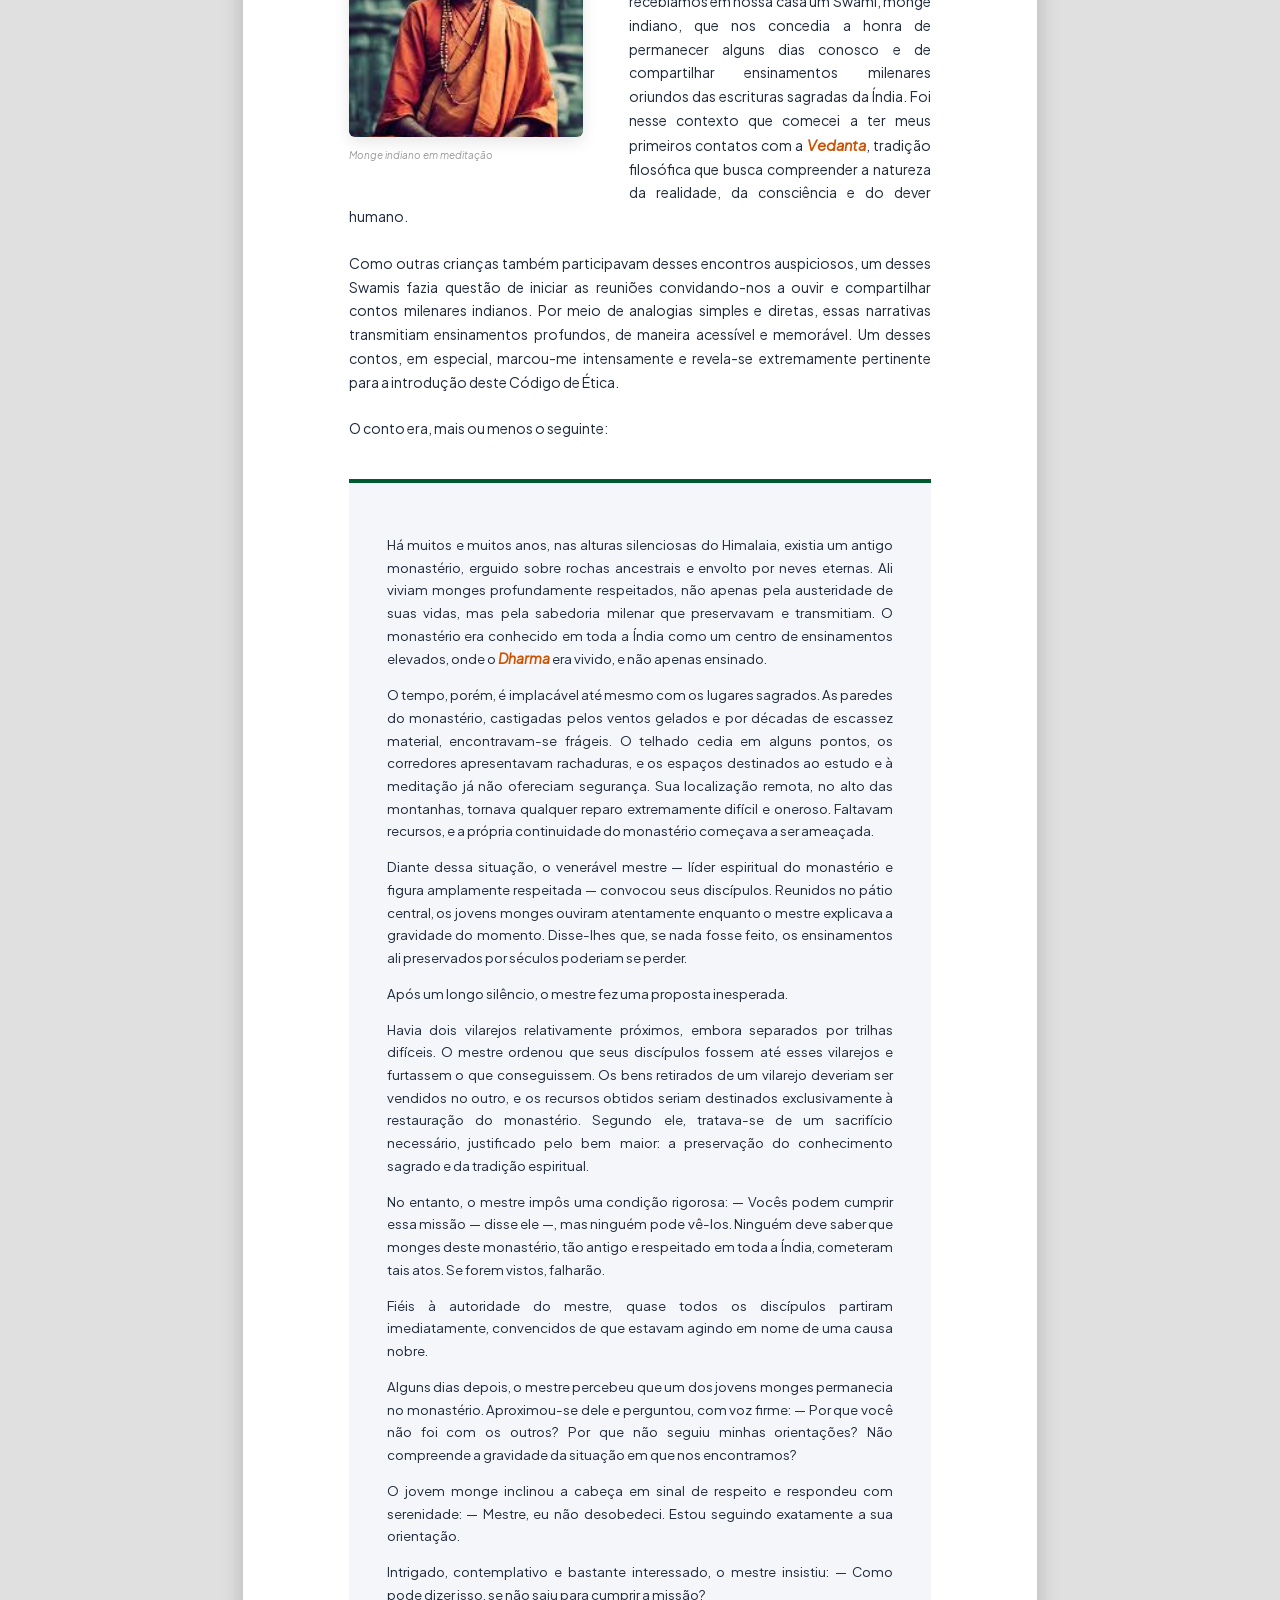
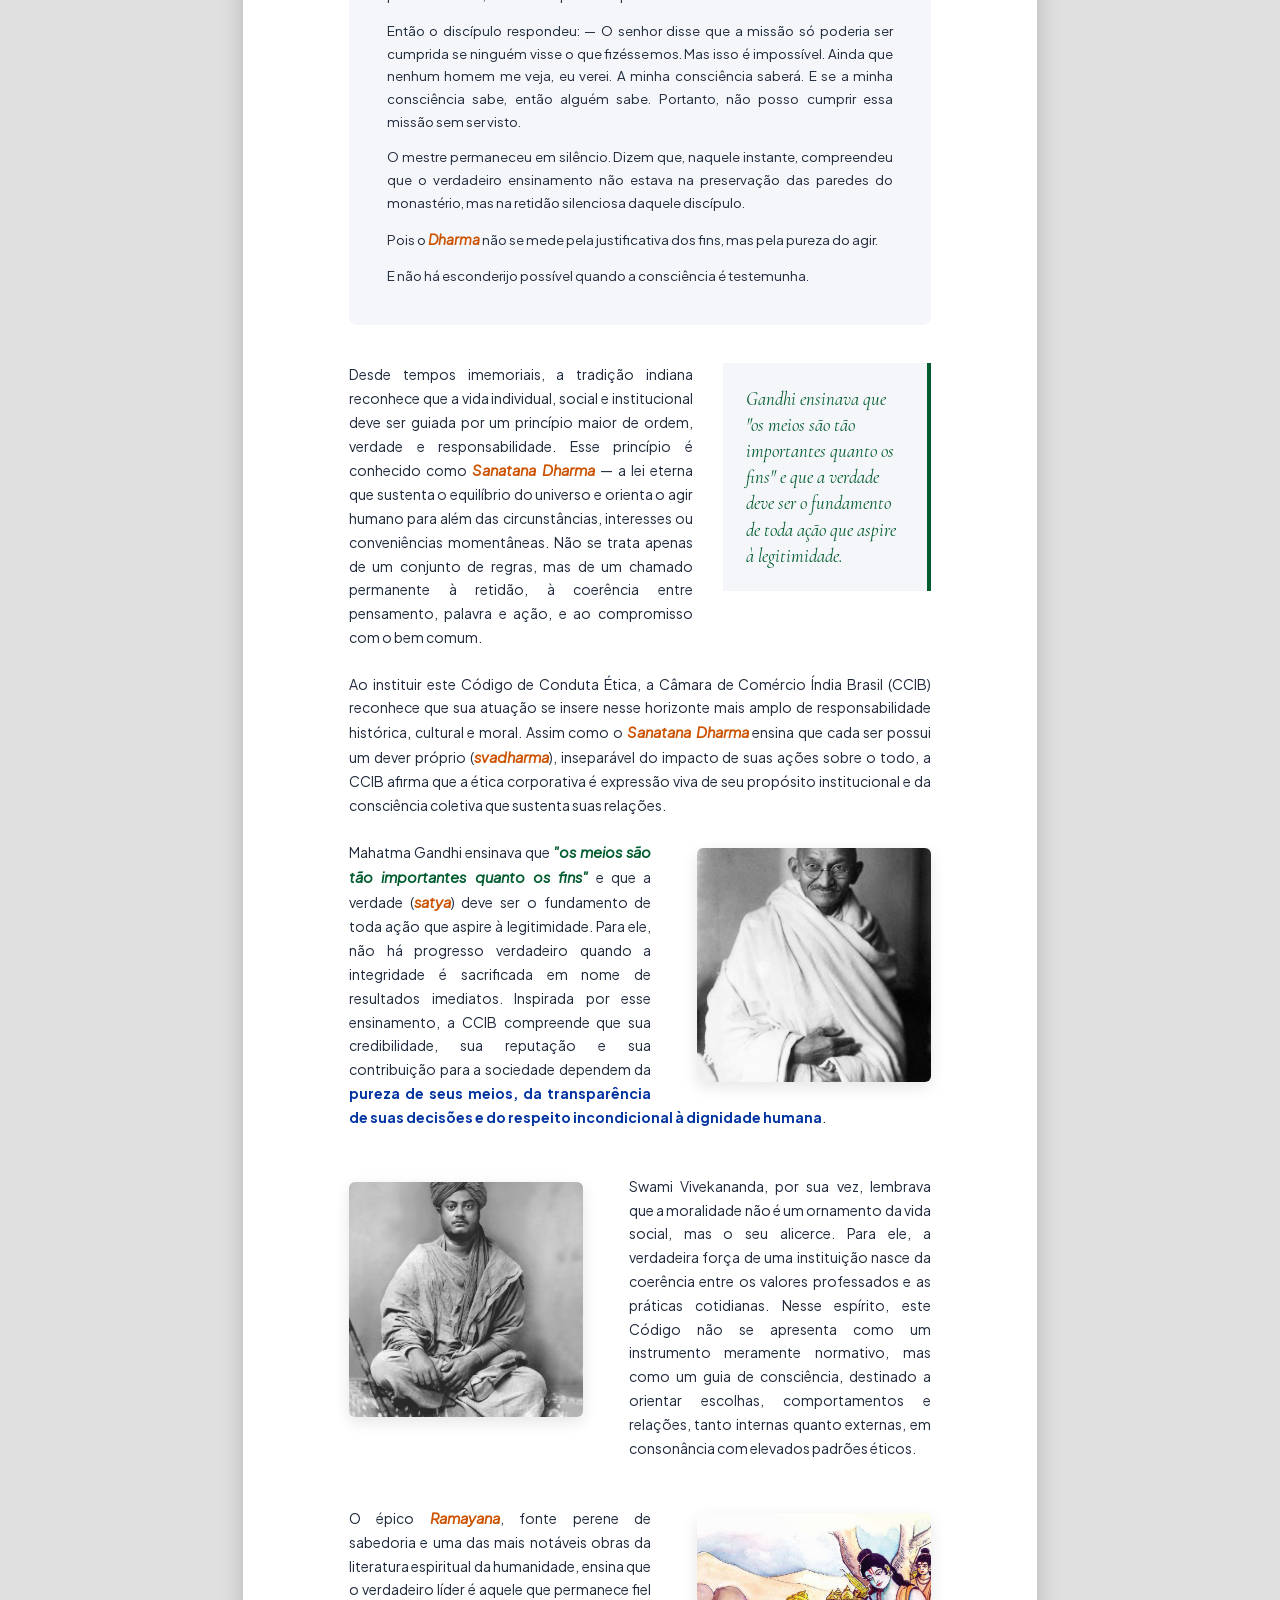
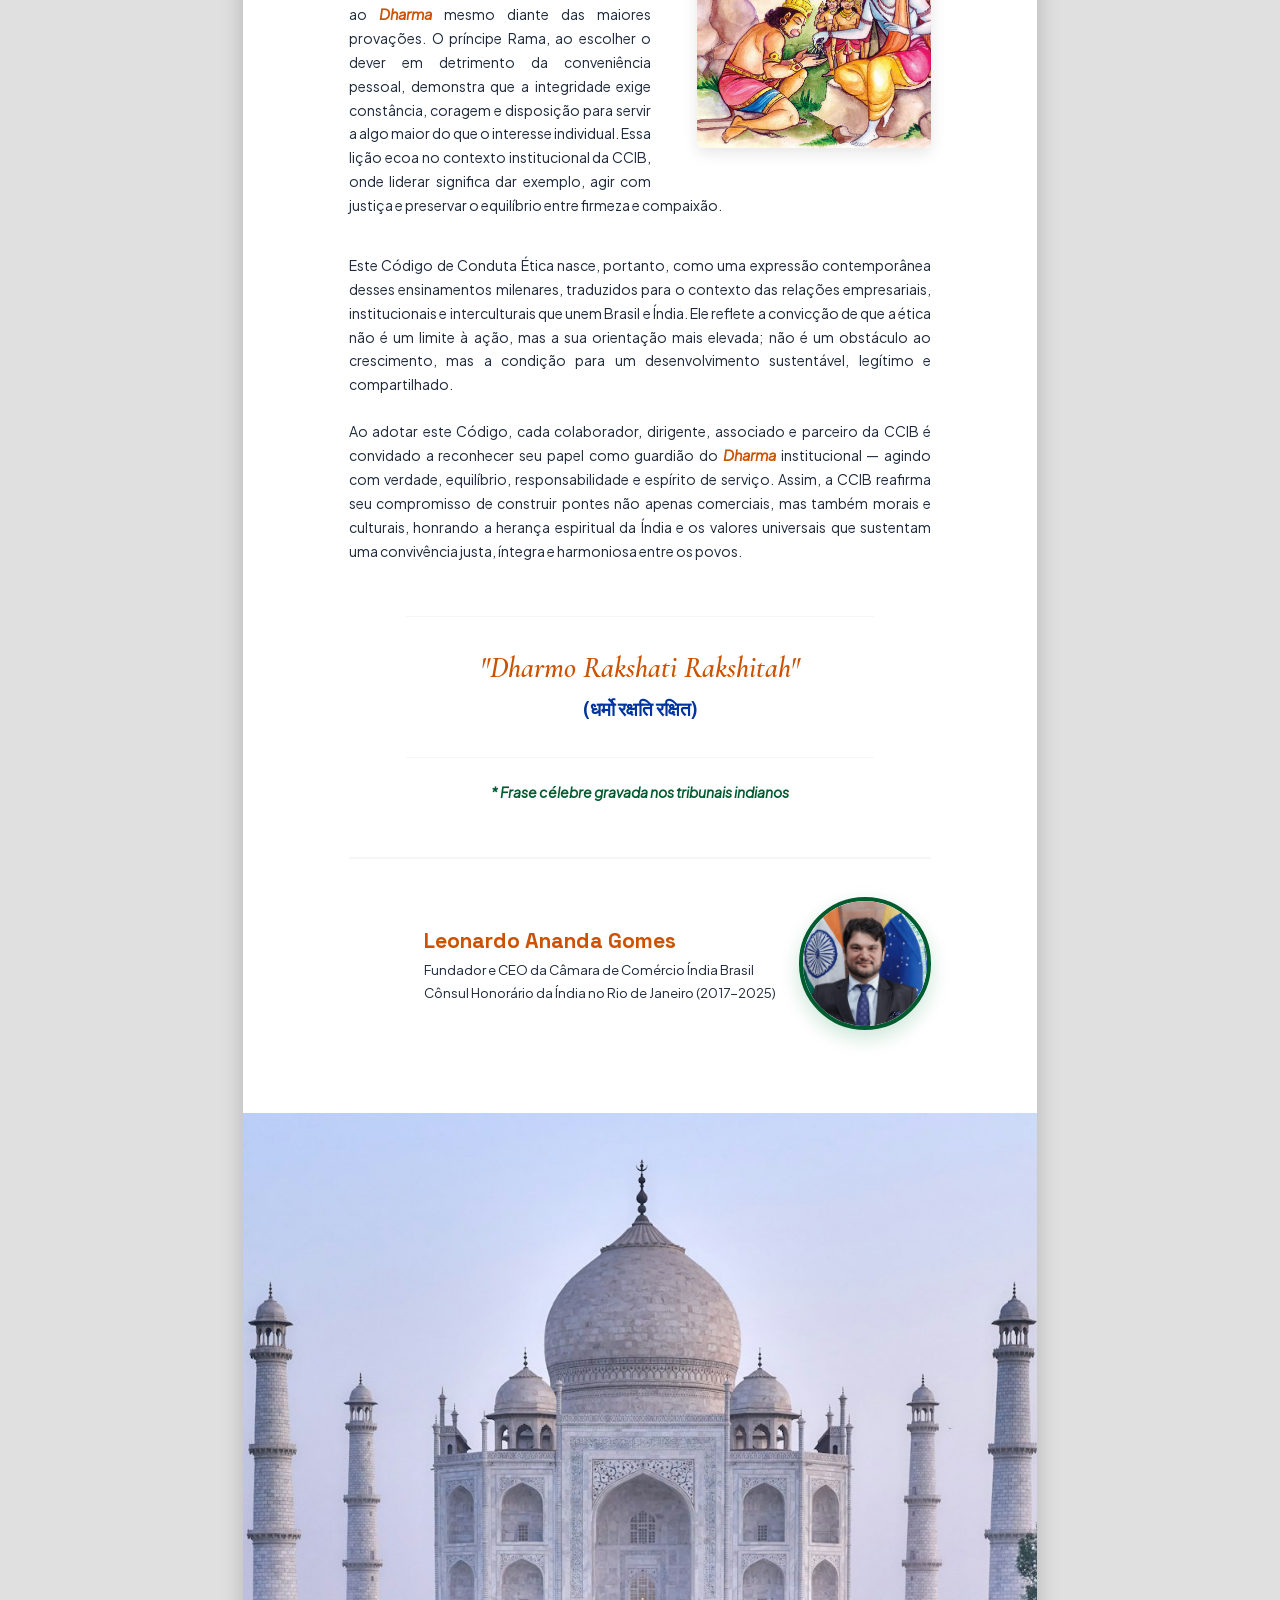
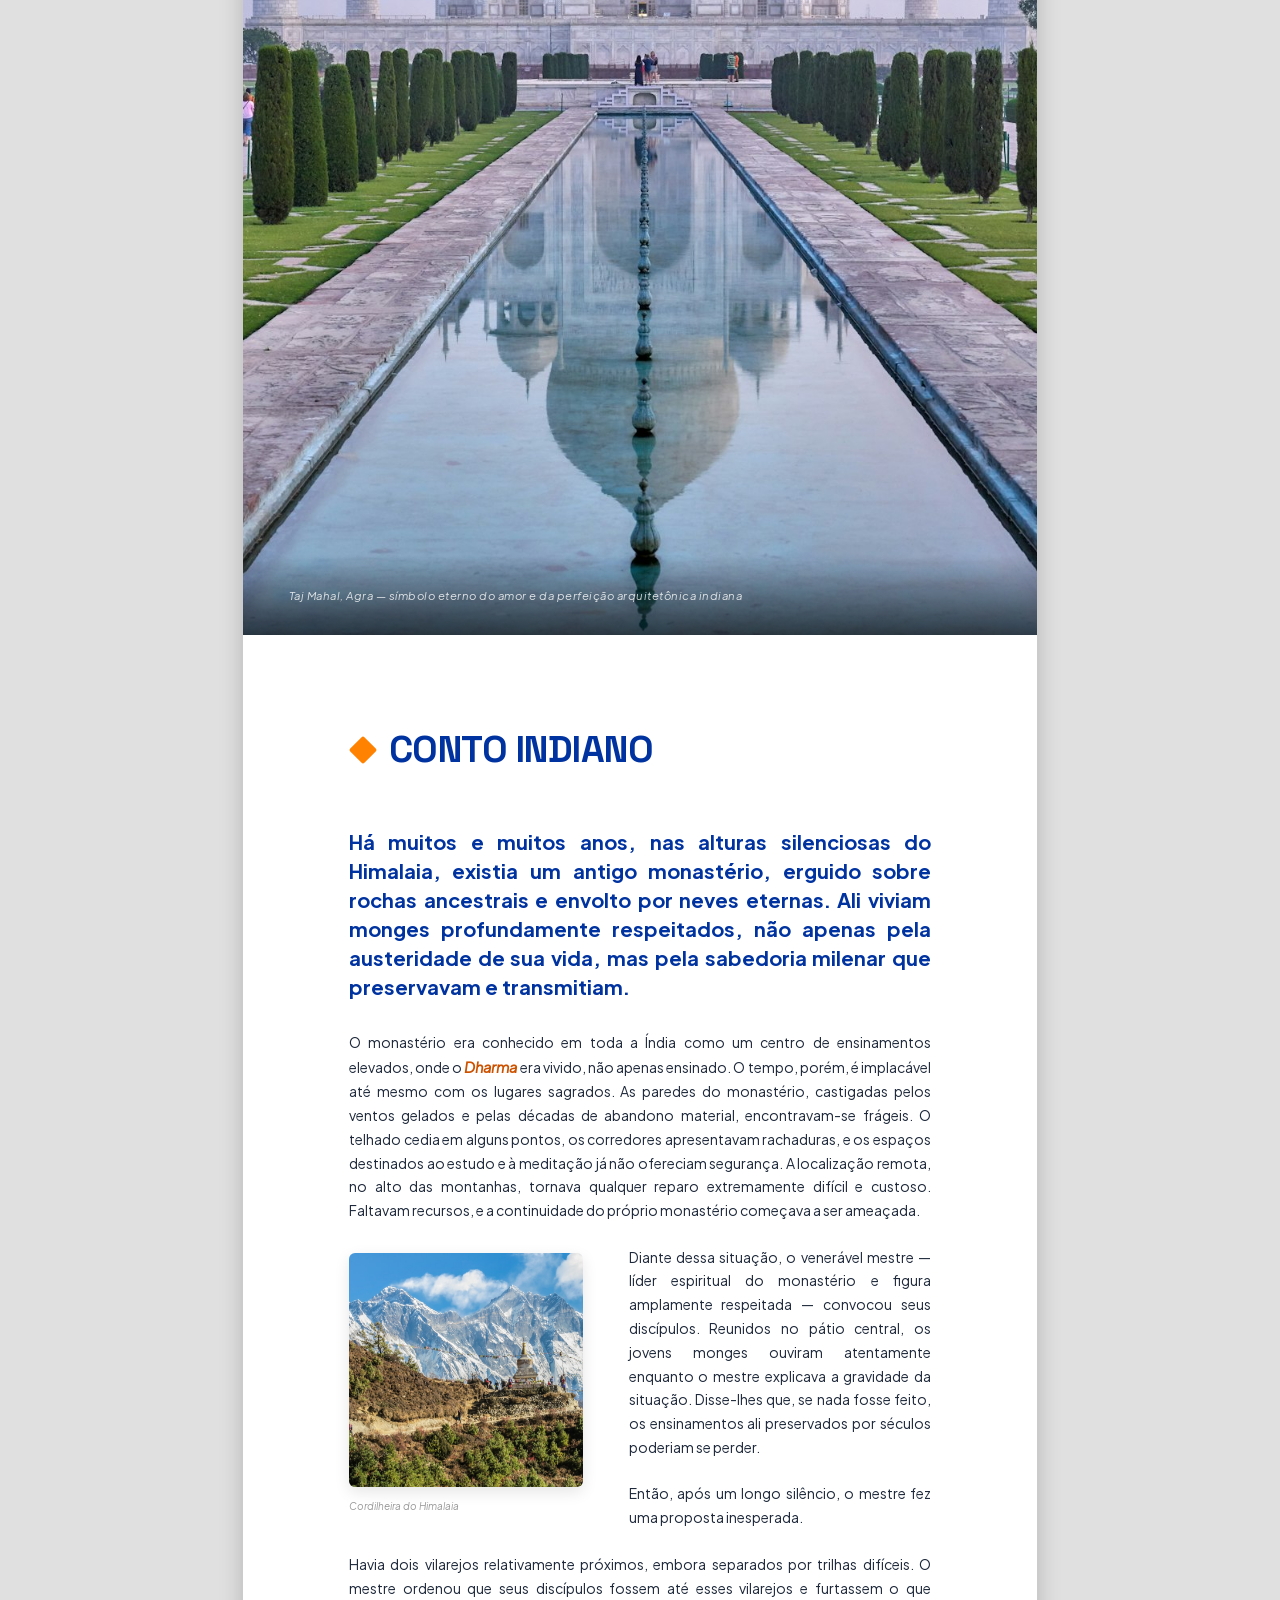
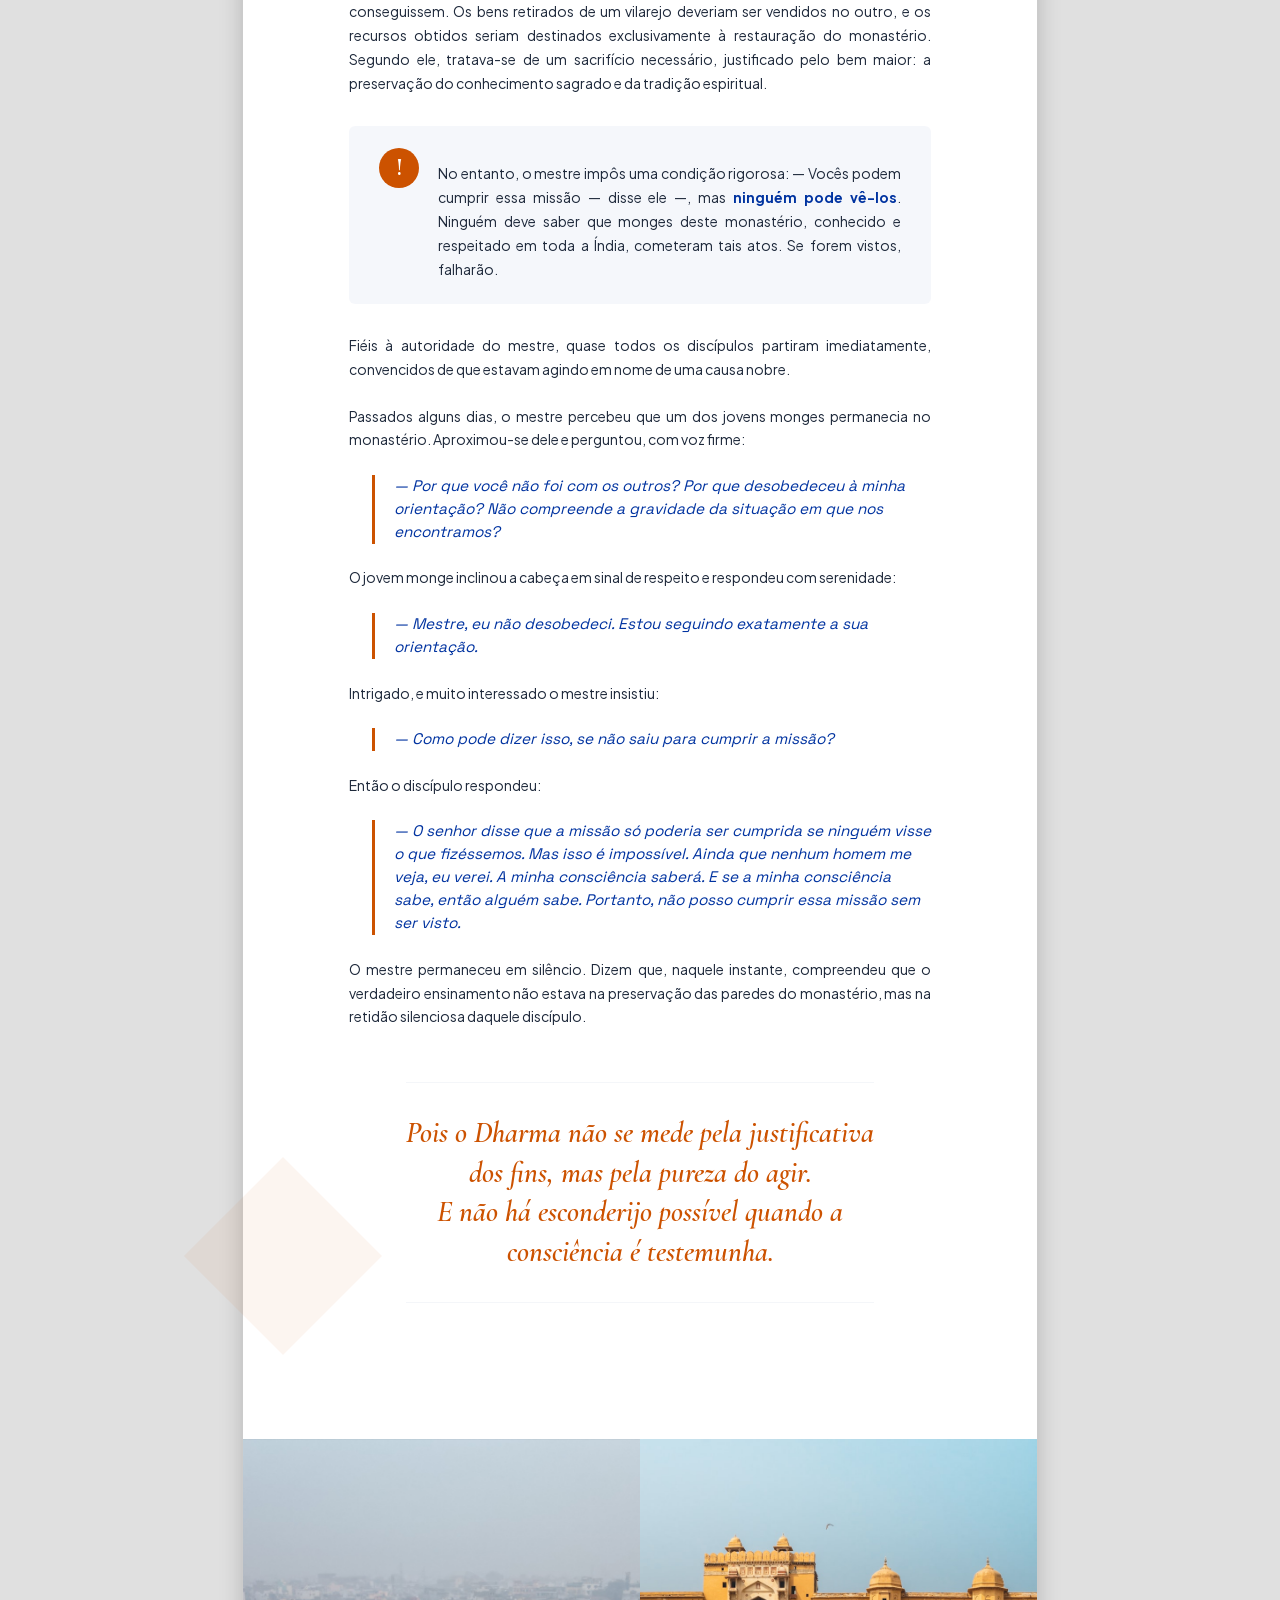
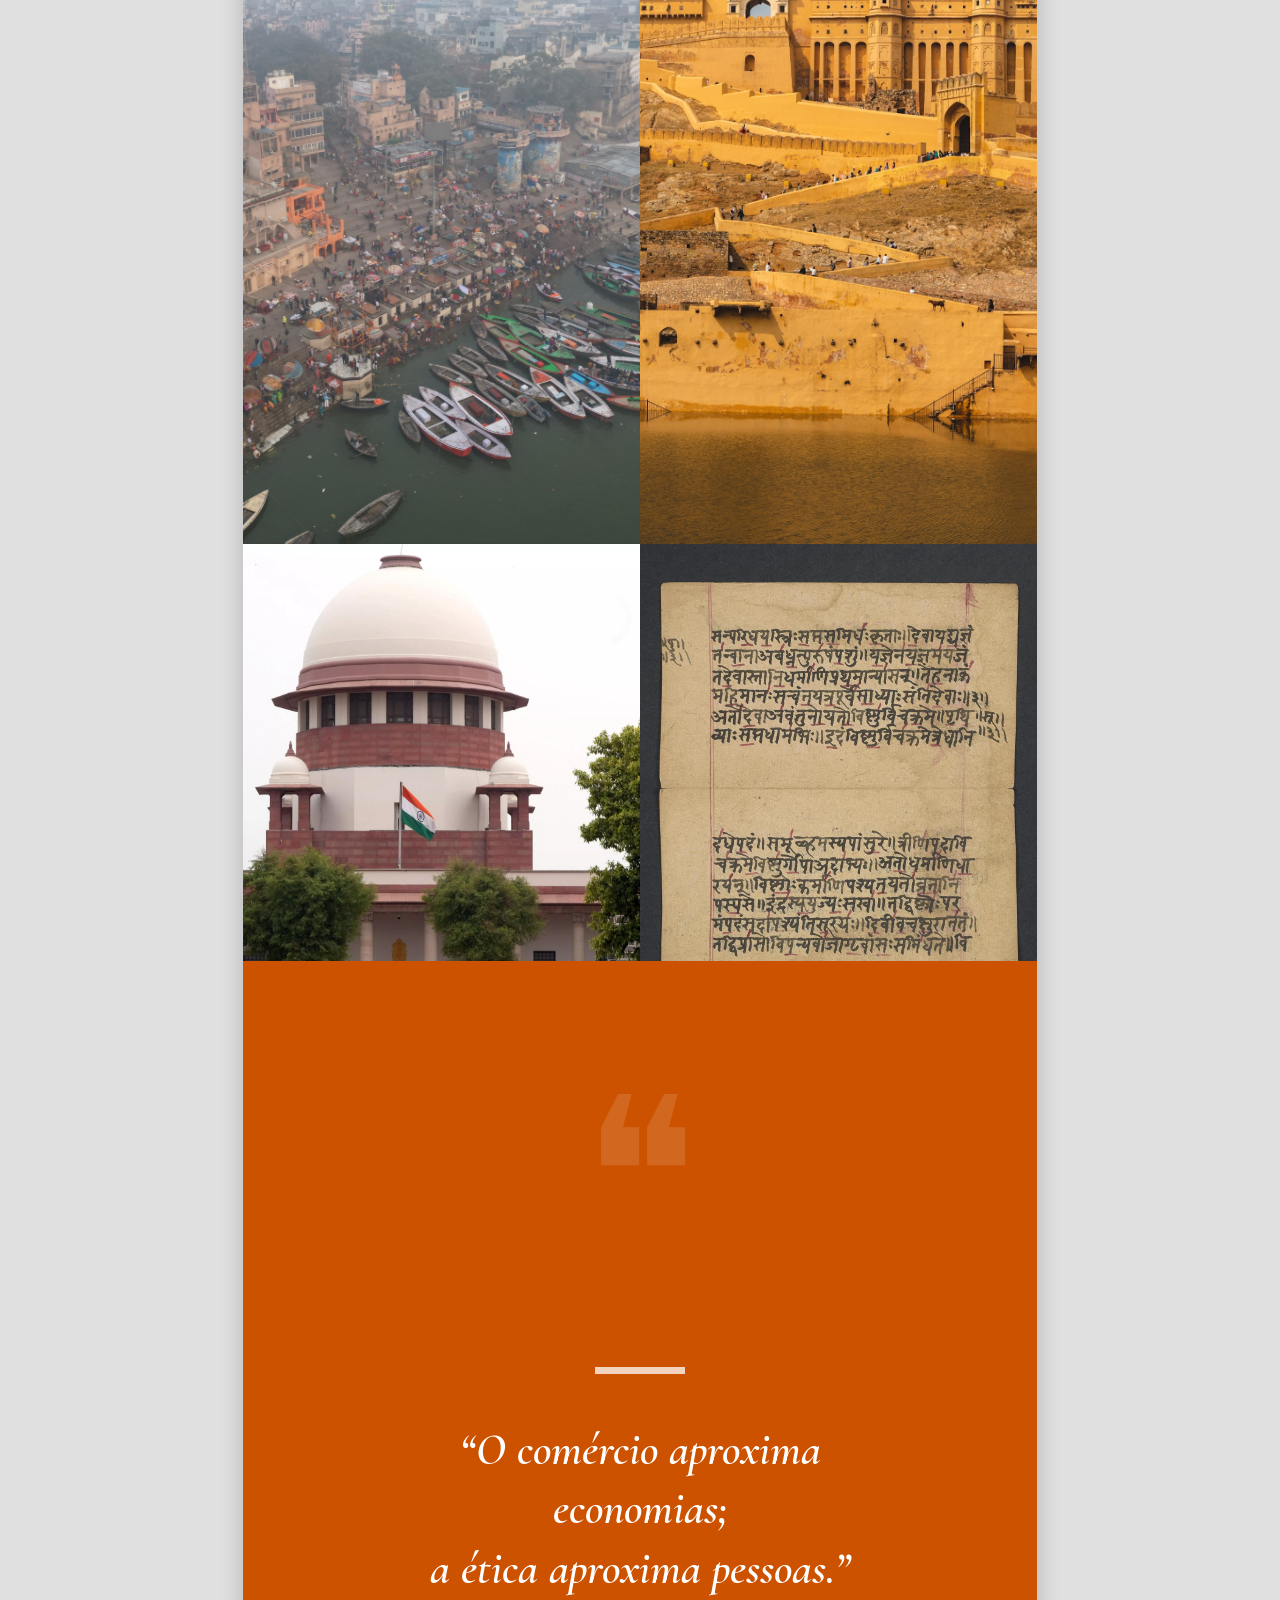
==== commit ec4f96fd: "Atualização v6: Nova capa Konark, Prefácio de Dr. Siqueira Castro, Frases de efeito e Agradecimentos" ====
--- a/v5.html
+++ b/v5.html
@@ -10,12 +10,16 @@
 <div class="doc">
 
 <div class="cover">
-<img src="capa.jpg" class="bg" alt="Índia — Portão da Índia, Nova Délhi">
-<div class="grad"></div>
-<div class="inner">
-<div class="bar"></div>
+<img src="capa_konark.png" class="bg" alt="Roda de Konark — Código de Ética CCIB">
+<div class="veil"></div>
+<div class="top-content">
+<div class="flag-accent"></div>
 <h1>Código<br><em>de Ética</em></h1>
 <h2>Câmara de Comércio Índia Brasil</h2>
+</div>
+<div class="bottom-content">
+<div class="bottom-tagline">Do <em>Dharma</em> à Confiança:<br>Princípios Eternos, Ações que Transformam.</div>
+<div class="flourish">◆</div>
 <img src="1.png" class="logo" onerror="this.src='2.png'" alt="CCIB">
 </div>
 </div>
@@ -44,23 +48,41 @@
 <div class="geo geo3"></div>
 <span class="watermark tr">☸</span>
 <div class="ch"><svg class="ico" viewBox="0 0 28 28"><circle cx="14" cy="14" r="14" fill="#0033A0"/></svg><h1>Resumo</h1></div>
-<div class="placeholder">
-<p class="placeholder-tag">[ Resumo em português — a inserir ]</p>
-<p>Espaço reservado para o resumo que explica, de forma sintética, do que se trata o Código de Ética da Câmara de Comércio Índia Brasil. <em>Conteúdo a ser enviado.</em></p>
-</div>
-<div class="ch" style="margin-top:16mm"><svg class="ico" viewBox="0 0 28 28"><rect width="28" height="28" rx="2" fill="#00843D"/></svg><h1>Summary</h1></div>
-<div class="placeholder">
-<p class="placeholder-tag">[ English summary — to be inserted ]</p>
-<p>Reserved space for the summary briefly explaining the purpose of the India Brazil Chamber of Commerce Code of Ethics. <em>Content to be provided.</em></p>
-</div>
+<p class="dropcap">O Código de Ética da Câmara de Comércio Índia Brasil (CCIB) possui suas raízes na tradição milenar indiana, uma das mais ricas heranças filosóficas e espirituais da humanidade. Seus princípios orientadores são <span class="sanskrit">Dharma</span> (dever e retidão), <span class="sanskrit">Satya</span> (verdade), <span class="sanskrit">Ahimsa</span> (não violência) e <span class="sanskrit">Samatva</span> (equilíbrio), representando guias concretos para o agir ético no cotidiano das relações da instituição.</p>
+<p>O Código abrange temas como integridade nas relações comerciais, prevenção à corrupção, conflito de interesse, proteção ao patrimônio institucional e respeito às pessoas, ancorando-se na compreensão indiana de que a ética é muito mais do que uma imposição externa; é uma expressão natural do caráter. Esse aspecto é chamado pela tradição védica de <span class="sanskrit">antaḥkaraṇa</span>, a voz interior que guia o agir correto.</p>
+<p>A Câmara de Comércio Índia Brasil acredita que cada decisão tomada dentro da instituição ecoa além de seus muros, fortalecendo ou enfraquecendo a confiança que sustenta as relações entre Brasil e Índia. Por isso, este Código de Ética representa o <span class="sanskrit">svadharma</span> institucional da CCIB, ou seja, o compromisso de agir com coerência entre valores e práticas, construindo pontes comerciais, éticas e culturais entre os dois povos.</p>
+
+<div class="ch" style="margin-top:10mm"><svg class="ico" viewBox="0 0 28 28"><rect width="28" height="28" rx="2" fill="#00843D"/></svg><h1>Summary</h1></div>
+<p class="dropcap">The India Brazil Chamber of Commerce (IBCC) Code of Ethics is rooted in the ancient Indian tradition, one of humanity's richest philosophical and spiritual heritages. Its guiding principles are <span class="sanskrit">Dharma</span> (duty and righteousness), <span class="sanskrit">Satya</span> (truth), <span class="sanskrit">Ahimsa</span> (non-violence) and <span class="sanskrit">Samatva</span> (balance), serving guides for ethical conduct in the institution's relations.</p>
+<p>The Code covers topics such as integrity in commercial relations, anti-corruption, conflict of interest, protection of institutional assets and respect for people, grounded in the Indian understanding that ethics is far more than an external imposition; it is a natural expression of character. This dimension is referred to in the Vedic tradition as <span class="sanskrit">antaḥkaraṇa</span>, the inner voice that guides right action.</p>
+<p>The India Brazil Chamber of Commerce believes that every decision made within the institution echoes beyond its walls, either strengthening or weakening the trust that sustains relations between Brazil and India. This Code of Ethics therefore represents the IBCC’s institutional <span class="sanskrit">svadharma</span>, that is, the commitment to act with coherence between values and practice, building commercial, ethical and cultural bridges between the two peoples.</p>
 </div>
 
 <!-- PREFÁCIO — DR. SIQUEIRA CASTRO -->
 <div class="pg clearfix">
 <div class="geo geo4"></div>
 <div class="ch"><svg class="ico" viewBox="0 0 28 28"><rect x="4" y="4" width="20" height="20" rx="2" transform="rotate(45 14 14)" fill="#FF8200"/></svg><h1>Prefácio</h1></div>
-<div class="reserved-blank">
-<p class="placeholder-tag">[ CV e prefácio do Dr. Siqueira Castro — a inserir ]</p>
+
+<p class="dropcap">Por honroso convite do nosso estimado e competente presidente da Câmara de Comércio e Indústria Índia-Brasil, Leonardo Ananda, tenho o prazer de prefaciar o Código de Ética dessa respeitável entidade que tanto tem contribuído para promover os laços históricos e as relações comerciais e culturais entre os dois países.</p>
+
+<p>Na cultura indiana, a ética é tradicionalmente entendida como algo que vai além do cumprimento de regras. Ela está profundamente ligada ao dever, à harmonia social, ao respeito pelos outros e ao desenvolvimento espiritual. Alguns princípios éticos e morais são bastante valorizados na cultura milenar indiana. Assim, por exemplo: (i) Respeito aos mais velhos, às crianças, aos professores e autoridades, que é visto como um dever moral e social; (ii) Honestidade e integridade nas relações pessoais, profissionais e empresariais; (iii) Autocontrole sobre desejos, emoções e impulsos, que traduz uma elevação espiritual; (iv) Responsabilidade para com a família e a comunidade, que revela a importância do coletivo sobre o egoísmo individualista; e (v) Hospitalidade e generosidade, que demonstra a natureza altruísta e de amor ao próximo em que se assentam as instituições e o convívio social e religioso na Índia.</p>
+
+<p>Assim é que, no ambiente corporativo, especialmente em empresas indianas e multinacionais que atuam na Índia, os códigos de ética e de conduta são amplamente reverenciados e acatados, para fins de promover a transparência e os padrões éticos nos negócios, combater a corrupção, prevenir conflitos de interesses e orientar as decisões profissionais. São normas e princípios de conformação, hoje chamados de <em>compliance</em>, para fins de garantir uma cultura organizacional que transcende cada agente econômico e que repercute na sociedade e no mundo do <em>business development</em>.</p>
+
+<p>No hinduísmo – credo religioso que congrega cerca de 80% da população da Índia, a ética está intimamente relacionada ao conceito de <span class="sanskrit">dharma</span>, um dos pilares dessa rica tradição. O <span class="sanskrit">dharma</span> pode ser compreendido como o dever moral, a conduta correta e a ordem que sustenta o universo. Agir de acordo com o próprio <span class="sanskrit">dharma</span> significa viver de forma ética e responsável, considerando as circunstâncias e os papéis de cada pessoa. Assim, o <span class="sanskrit">dharma</span> é o princípio da retidão e dos deveres morais, que incentiva cada indivíduo a agir com responsabilidade, justiça, honestidade e atenção ao próximo. Outro conceito importante na tradição ética da Índia é o <span class="sanskrit">Karma</span>, que induz que toda ação humana produz consequências. Nada é por acaso. Boas ações tendem a gerar resultados positivos, enquanto ações prejudiciais produzem consequências negativas, seja nesta vida ou, segundo a tradição indiana, em vidas futuras. Além disso, o conceito de <span class="sanskrit">Ahimsa</span> traduz o postulado da não violência que é uma das maiores virtudes do hinduísmo. Por acréscimo, <span class="sanskrit">Satya</span> significa um compromisso indelével com a verdade e a sinceridade, de modo que a honestidade e a retidão de caráter e de intenções é considerada uma virtude essencial. Por fim, <span class="sanskrit">Seva</span> refere-se ao desprendimento e ao serviço altruísta, realizado sem expectativa de recompensa pessoal, em benefício da sociedade.</p>
+
+<p>Em síntese, - como exposto nas obras clássicas sobre o tema, notadamente a obra de P. H. PRABHU, <em>Hindu Social Organization</em>, e de S. RADHAKRISHNAN, <em>The Hindu view of life</em>, sem esquecer a <em>BHAGAVAD GITA</em>, que é considerada um dos maiores compêndios de filosofia moral da humanidade - tanto na cultura indiana quanto na visão do hinduísmo, a ética não é apenas um conjunto de regras: ela constitui um modo de viver, de promover o bem, de resignar-se e de elevar-se na vida terrena. É um caminho a ser percorrido para gerar relações harmoniosas, o desenvolvimento pessoal e espiritual em prol de uma sociedade mais justa, mais fraterna e mais iluminada.</p>
+
+<p>Numa visão mais universal, o sentido e o alcance da ética insere-se no espaço próprio da filosofia, como concebe ARISTÓTELES em sua “Ética a Nicômaco” (Brasília: Editora UnB, 2011). Esse destaque epistemológico aponta para o conjunto de valores que orientam o comportamento do ser humano em relação a outros seres humanos e à vida em sociedade, pautados em juízos de apreciação suscetíveis de qualificação do ponto vista do bem e do mal. Daí se inferem preceitos éticos, que poderíamos chamar de universais, como procurar agir com justiça, respeitar as leis que sejam justas, não prejudicar os outros, não se apropriar indevidamente do que não é seu, respeitar o convívio social, praticar o amor ao próximo etc. Com base em tais premissas comportamentais, sustenta o filósofo grego que a felicidade é a finalidade das ações humanas, de maneira que a busca da felicidade exterioriza o exercício das virtudes em prol de uma vida feliz, para a criação de um mundo melhor. Nessa coletânea, que reúne dez livros de ARISTÓTELES, o filósofo nascido em Estagira em 384 a.C, que foi discípulo de PLATÃO e mestre de Alexandre - o Grande, considera a virtude ética “uma prática existencial”, ou seja, uma práxis edificante de conduta (de ação ou omissão), que inclina a pessoa para o bem mais essencial da existência, que é a busca da felicidade, pessoal e coletiva.</p>
+
+<p>No campo corporativo e das profissões em geral, compreende-se a ética empresarial e profissional como sendo a aplicação das virtudes humanas que induzem comportamentos benéficos e socialmente desejáveis, de que resulta uma postura transparente e que serve de paradigma às atividades produtivas. Isto significa dizer que, como prescrito neste Código de Ética, que – “decisões influenciadas por interesses pessoais, familiares ou de amigos” desservem ao postulado da ética e da moral empresarial e profissional, além de “comprometer o equilíbrio e a confiança na organização”. Por certo, esses valores que informam a ética nas empresas e nas profissões incluem a honestidade, integridade, respeito, transparência, responsabilidade, solidariedade e justiça. Assim sendo, a ética corporativa e dos quadros profissionais está fundamentada na ideia de que cada corporação e os profissionais de cada categoria laborativa devem agir de acordo com um conjunto de normas, de princípios e de valores estabelecidos em prol da comunidade em que atuam, de maneira a exteriorizar um grau de excelência e de exemplaridade na sua atuação empresarial e profissional.</p>
+
+<p>No plano das instituições, como no caso da nossa querida Câmara de Comércio e Indústria Índia-Brasil, este Código de Ética, em boa hora aprovado pela Diretoria e pelo Conselho de Administração de nossa entidade, corporifica um conjunto de normas, princípios, valores e missão a orientar a atuação da nossa Câmara, de seu quadro dirigente e de nossos estimados associados - tanto empresas brasileiras quanto empresas indianas - com interesses e afeições tangíveis e intangíveis no eixo Índia-Brasil. Cabe-nos uma postura de liderança no sentido indiano e espiritual da expressão, sabido que a liderança é um dever que exige sabedoria e exemplo. Liderar é servir, ensinar e inspirar, segundo o princípio do <span class="sanskrit">guru-shishya parampara</span>, que traduz a relação tradicional entre mestre e aprendiz. Resta desejar que esse Código de Ética possa ser útil e referencial para todos nós, eis que prodigamente inspirado nas melhores e mais legítimas tradições culturais, políticas, econômicas e de amizade entre os dois povos e os dois países que tanto amamos e de que nos orgulhamos de servir e representar.</p>
+
+<div class="author">
+<div class="author-text">
+<p class="author-name">Carlos Roberto Siqueira Castro</p>
+</div>
 </div>
 </div>
 
@@ -206,7 +228,8 @@
 <span class="qp-mark">❝</span>
 <div class="qp-inner">
 <div class="qp-bar"></div>
-<p class="qp-text">[ Frase de impacto 1 — a inserir ]</p>
+<p class="qp-text">“O comércio aproxima economias;<br>a ética aproxima pessoas.”</p>
+<p style="font-family:'Space Grotesk',sans-serif;font-size:11.5pt;color:rgba(255,255,255,0.88);margin-top:8mm;text-transform:uppercase;letter-spacing:2.5px;text-align:center">— Câmara de Comércio Índia Brasil —</p>
 </div>
 </div>
 
@@ -414,7 +437,8 @@
 <span class="qp-mark">❝</span>
 <div class="qp-inner">
 <div class="qp-bar"></div>
-<p class="qp-text">[ Frase de impacto 2 — a inserir ]</p>
+<p class="qp-text">“Culturas diferentes ampliam horizontes;<br>valores compartilhados constroem pontes.”</p>
+<p style="font-family:'Space Grotesk',sans-serif;font-size:11.5pt;color:rgba(255,255,255,0.88);margin-top:8mm;text-transform:uppercase;letter-spacing:2.5px;text-align:center">— Câmara de Comércio Índia Brasil —</p>
 </div>
 </div>
 
@@ -501,7 +525,8 @@
 <span class="qp-mark">❝</span>
 <div class="qp-inner">
 <div class="qp-bar"></div>
-<p class="qp-text">[ Frase de impacto 3 — a inserir ]</p>
+<p class="qp-text">“A ética transforma princípios em ações<br>e ações em legado.”</p>
+<p style="font-family:'Space Grotesk',sans-serif;font-size:11.5pt;color:rgba(255,255,255,0.88);margin-top:8mm;text-transform:uppercase;letter-spacing:2.5px;text-align:center">— Câmara de Comércio Índia Brasil —</p>
 </div>
 </div>
 
@@ -525,19 +550,20 @@
 </div>
 
 <!-- AGRADECIMENTOS -->
-<div class="pg">
+<div class="pg" style="padding-top:14mm;padding-bottom:14mm">
 <div class="geo geo1"></div>
 <div class="geo geo6"></div>
 <span class="watermark center">🪷</span>
-<div class="ch"><svg class="ico" viewBox="0 0 28 28"><circle cx="14" cy="14" r="14" fill="#FF8200"/></svg><h1>Agradecimentos</h1></div>
-<div class="placeholder">
-<p class="placeholder-tag">[ Texto de agradecimentos — a inserir ]</p>
-<p>Espaço reservado para o texto de agradecimentos. <em>Conteúdo a ser enviado.</em></p>
-</div>
-<div class="thanks-block">
-<p class="thanks-label">Compliance Officers</p>
-<p class="thanks-names">Bernardo Guaracy &nbsp;·&nbsp; Bianca Guimarães</p>
-</div>
+<div class="ch" style="margin-bottom:6mm"><svg class="ico" viewBox="0 0 28 28"><circle cx="14" cy="14" r="14" fill="#FF8200"/></svg><h1>Agradecimentos</h1></div>
+<p class="dropcap" style="margin-bottom:3.5mm;font-size:9.8pt">A construção desse Código de Ética é, antes de tudo, um ato coletivo. Como ensina a tradição indiana, nenhuma obra de valor nasce de um único esforço, ela é fruto da soma de intenções e dedicações.</p>
+<p style="margin-bottom:3.5mm;font-size:9.8pt">Ao <strong>Leonardo Ananda Gomes</strong>, Fundador e CEO da Câmara de Comércio Índia Brasil, nosso primeiro e mais profundo agradecimento. Foi sua visão e seu amor pela cultura indiana que deram origem não apenas a esta câmara, mas à intenção em cada página deste documento.</p>
+<p style="margin-bottom:3.5mm;font-size:9.8pt">Ao <strong>Dr. Siqueira Castro</strong>, pela relevância de sua contribuição intelectual e pelo olhar com que honrou este trabalho ao prefaciá-lo. Sua presença confere a este Código a seriedade e o alcance que ele merece.</p>
+<p style="margin-bottom:3.5mm;font-size:9.8pt">Ao <strong>Dr. Élson de Barros Gomes</strong>, Cônsul Honorário da Índia em Minas Gerais, cuja paixão pela cultura indiana se transforma em inspiração viva para todos que integram esta organização. Sua dedicação nos lembra, a cada encontro, do significado profundo da ponte que a CCIB se propõe a construir.</p>
+<p style="margin-bottom:3.5mm;font-size:9.8pt">À <strong>SG Compliance</strong>, pelo apoio no estabelecimento dos processos de Compliance e Governança na CCIB. Seu trabalho, expertise e rigor técnico foram essenciais na estruturação do Programa de Integridade da instituição.</p>
+<p style="margin-bottom:3.5mm;font-size:9.8pt">À <strong>Misma de Paula</strong>, cuja inspiração no desenvolvimento de códigos de ética personalizados mostrou que é possível unir alma e norma, identidade e conformidade. Sua influência está presente na decisão de construir esse documento, bem como em cada página que mescla ética e cultura.</p>
+<p style="margin-bottom:3.5mm;font-size:9.8pt">Aos Compliance Officers da CCIB, <strong>Bernardo Guaracy</strong> e <strong>Bianca Guimarães</strong>, responsáveis diretos pela construção deste Código. Foi por meio do trabalho, do olhar atento e do compromisso com a cultura de integridade da instituição que este documento ganhou forma e vida.</p>
+<p style="margin-bottom:3.5mm;font-size:9.8pt">A todos os associados e parceiros da CCIB que, dia após dia, acreditam no potencial comercial e ético desta instituição: este Código é, em grande medida, uma homenagem a vocês. É porque existem organizações dispostas a fazer o certo que iniciativas como esta fazem sentido.</p>
+<div class="wq" style="margin:4mm 0 0 0;padding:2mm 0;border-top:none;border-bottom:none">Namastê.</div>
 </div>
 
 <!-- AUTORES -->
--- a/v5-styles.css
+++ b/v5-styles.css
@@ -25,16 +25,21 @@
     }
 }
 
-/* CAPA */
-.cover{width:210mm;height:297mm;position:relative;background:var(--azul);page-break-after:always;overflow:hidden}
-.cover img.bg{position:absolute;top:0;left:0;width:100%;height:100%;object-fit:cover;opacity:.55;mix-blend-mode:multiply}
-.cover .grad{position:absolute;top:0;left:0;width:100%;height:100%;background:linear-gradient(to bottom,rgba(0,51,160,.05),rgba(0,51,160,1) 88%)}
-.cover .inner{position:absolute;bottom:0;left:0;width:100%;padding:20mm 25mm 30mm}
-.cover .bar{width:90px;height:7px;background:linear-gradient(to right,var(--laranja) 50%,var(--verde) 50%);margin-bottom:8mm}
-.cover h1{font-family:'Space Grotesk',sans-serif;font-size:82pt;font-weight:700;color:#fff;text-transform:uppercase;line-height:.88;margin:0 0 6mm;letter-spacing:-2.5px}
-.cover h1 em{color:var(--laranja);font-style:normal}
-.cover h2{font-family:'Plus Jakarta Sans',sans-serif;font-size:15pt;font-weight:600;color:#FFFFFF;letter-spacing:4px;text-transform:uppercase;margin:0}
-.cover .logo{max-width:260px;filter:brightness(0) invert(1);margin-top:18mm}
+/* CAPA CONFORME REFERÊNCIA KONARK WHEEL */
+.cover{width:210mm;height:297mm;position:relative;background:#18120e;page-break-after:always;overflow:hidden;display:flex;flex-direction:column;justify-content:space-between;align-items:center;text-align:center;padding:16mm 20mm 16mm;box-sizing:border-box}
+.cover img.bg{position:absolute;top:0;left:0;width:100%;height:100%;object-fit:cover;z-index:1;opacity:1}
+.cover .veil{position:absolute;inset:0;z-index:2;background:linear-gradient(180deg, rgba(15,12,10,0.82) 0%, rgba(15,12,10,0.18) 22%, rgba(15,12,10,0.18) 72%, rgba(15,12,10,0.88) 100%)}
+.cover .top-content{position:relative;z-index:3;width:100%;display:flex;flex-direction:column;align-items:center}
+.cover .flag-accent{width:38px;height:4.5px;background:linear-gradient(90deg,#FF8200 0% 50%,#00843D 50% 100%);border-radius:2px;margin-bottom:6mm}
+.cover h1{font-family:'Space Grotesk',sans-serif;font-size:60pt;font-weight:700;color:#FFFFFF;margin:0;line-height:0.92;letter-spacing:-1.5px;text-transform:none}
+.cover h1 em{display:block;font-family:'Cormorant Garamond',serif;font-style:italic;font-weight:600;color:#DFB56C;font-size:56pt;margin-top:1mm;letter-spacing:0;text-transform:none}
+.cover h2{font-family:'Space Grotesk',sans-serif;font-size:9.5pt;font-weight:600;color:rgba(255,255,255,0.92);letter-spacing:3.5px;text-transform:uppercase;margin:6mm 0 0}
+.cover .bottom-content{position:relative;z-index:3;width:100%;display:flex;flex-direction:column;align-items:center}
+.cover .bottom-tagline{font-family:'Cormorant Garamond',serif;font-size:11.5pt;font-weight:600;color:#DFB56C;letter-spacing:2px;text-transform:uppercase;line-height:1.55;margin-bottom:3.5mm}
+.cover .bottom-tagline em{color:#DFB56C;font-style:italic;font-family:'Cormorant Garamond',serif}
+.cover .flourish{display:flex;align-items:center;justify-content:center;gap:8px;color:#DFB56C;font-size:8pt;margin-bottom:6mm}
+.cover .flourish::before, .cover .flourish::after{content:'';width:28px;height:1px;background:#DFB56C;opacity:0.7}
+.cover .logo{max-width:185px;filter:brightness(0) invert(1);margin-top:0}
 
 /* CONTRACAPA */
 .backcover{width:210mm;height:297mm;background:var(--cinza);position:relative;display:flex;align-items:center;justify-content:center}
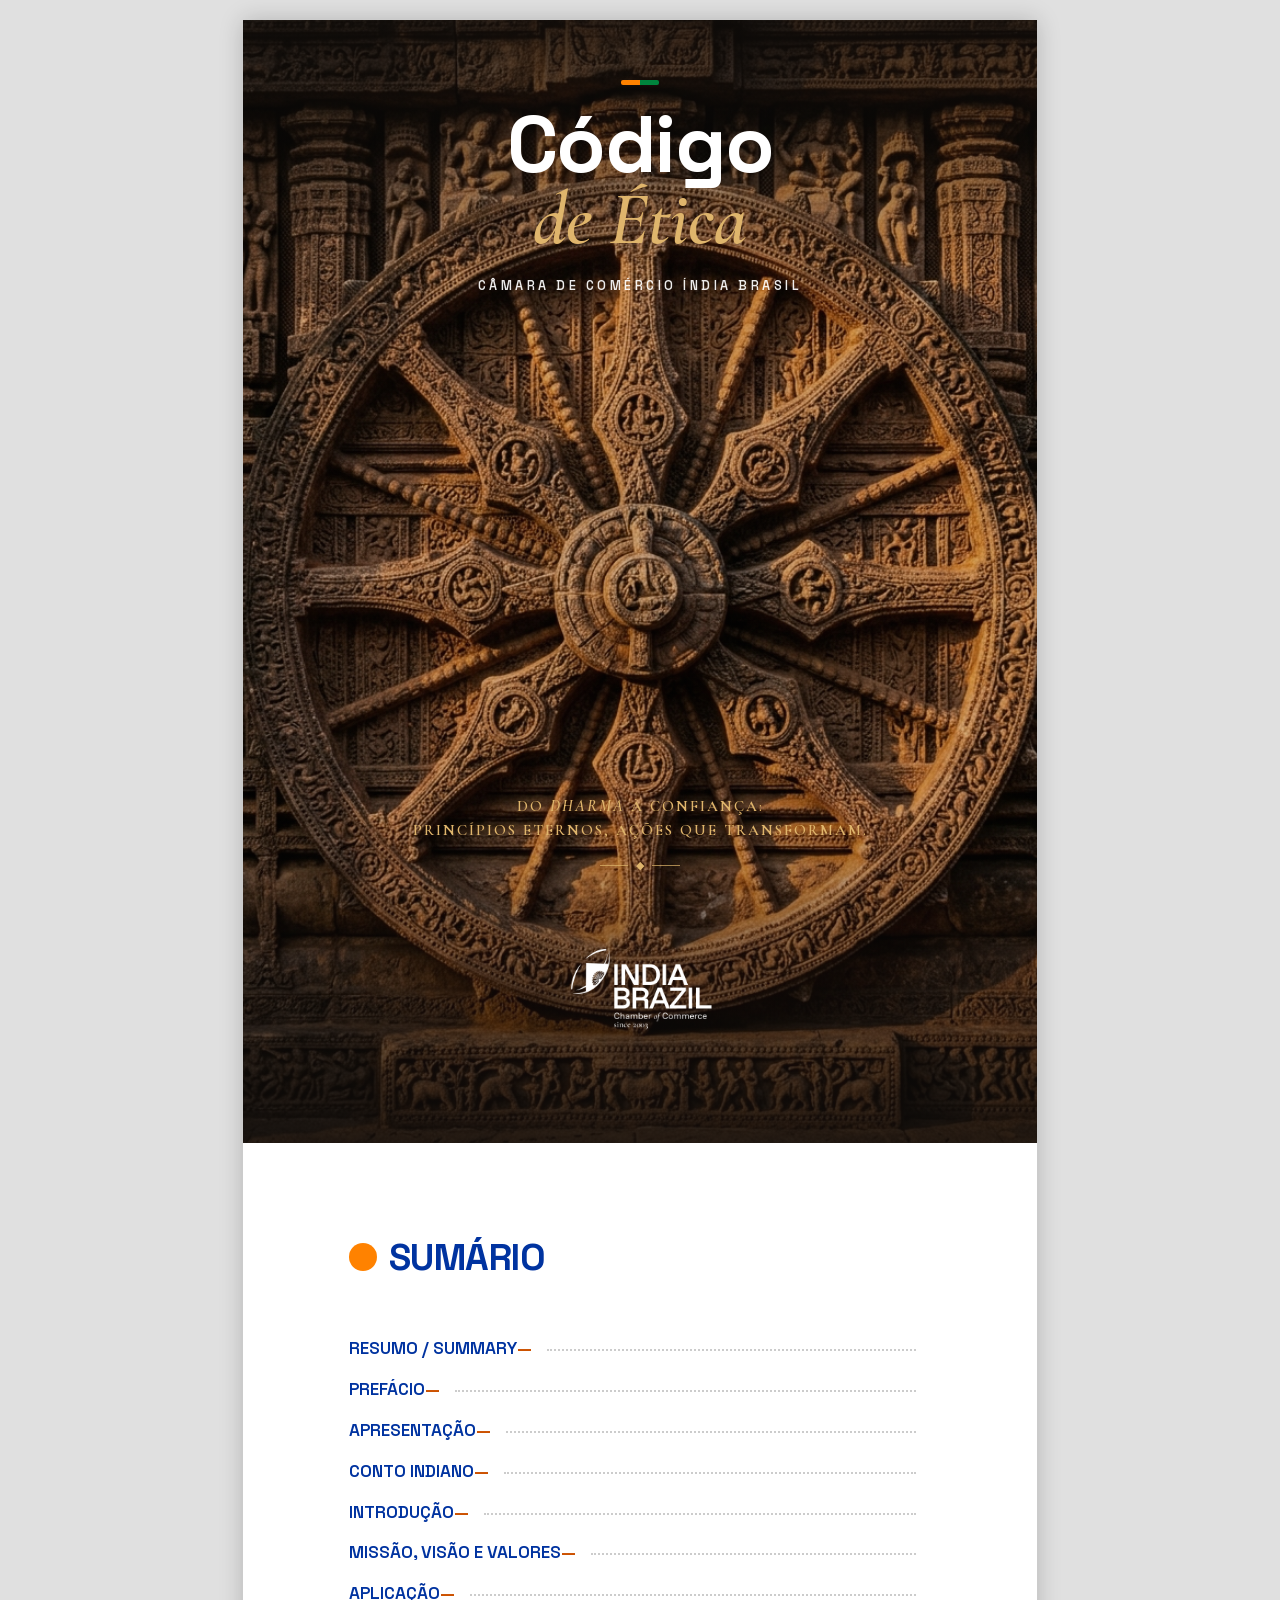
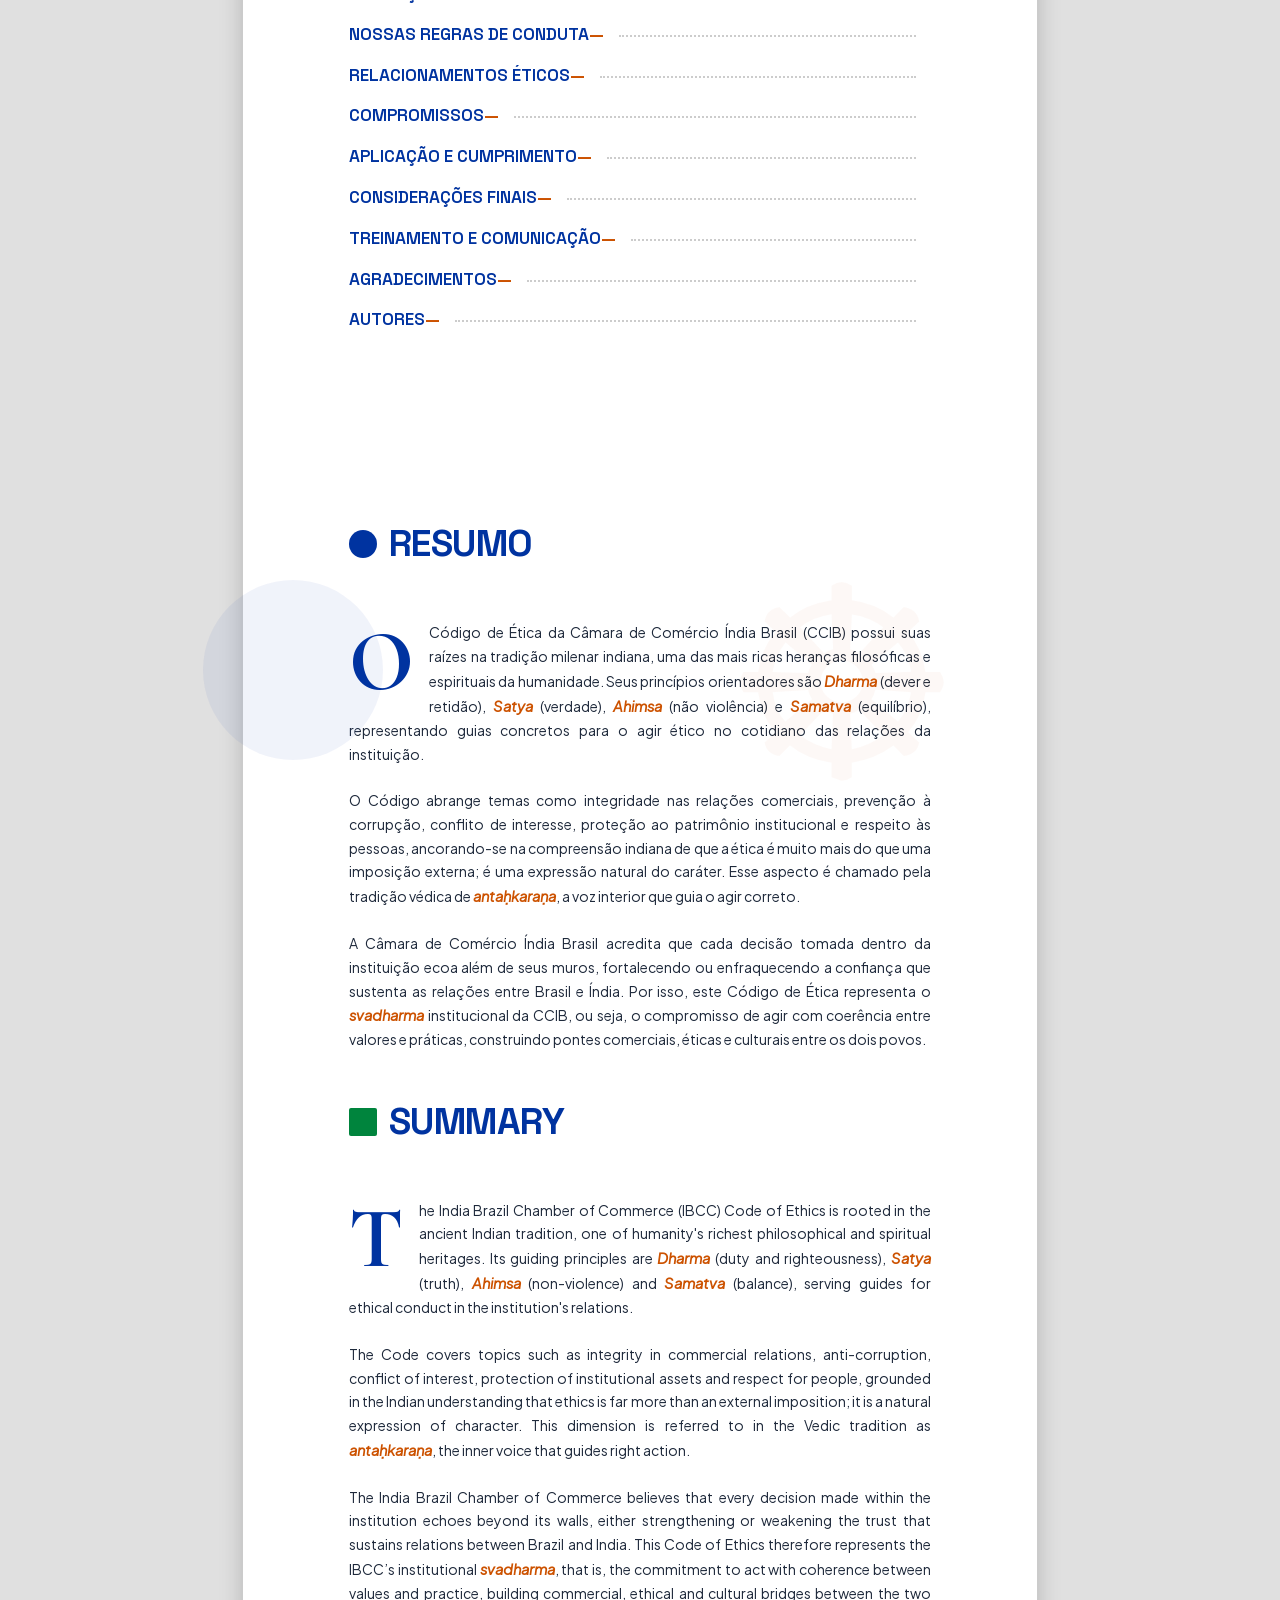
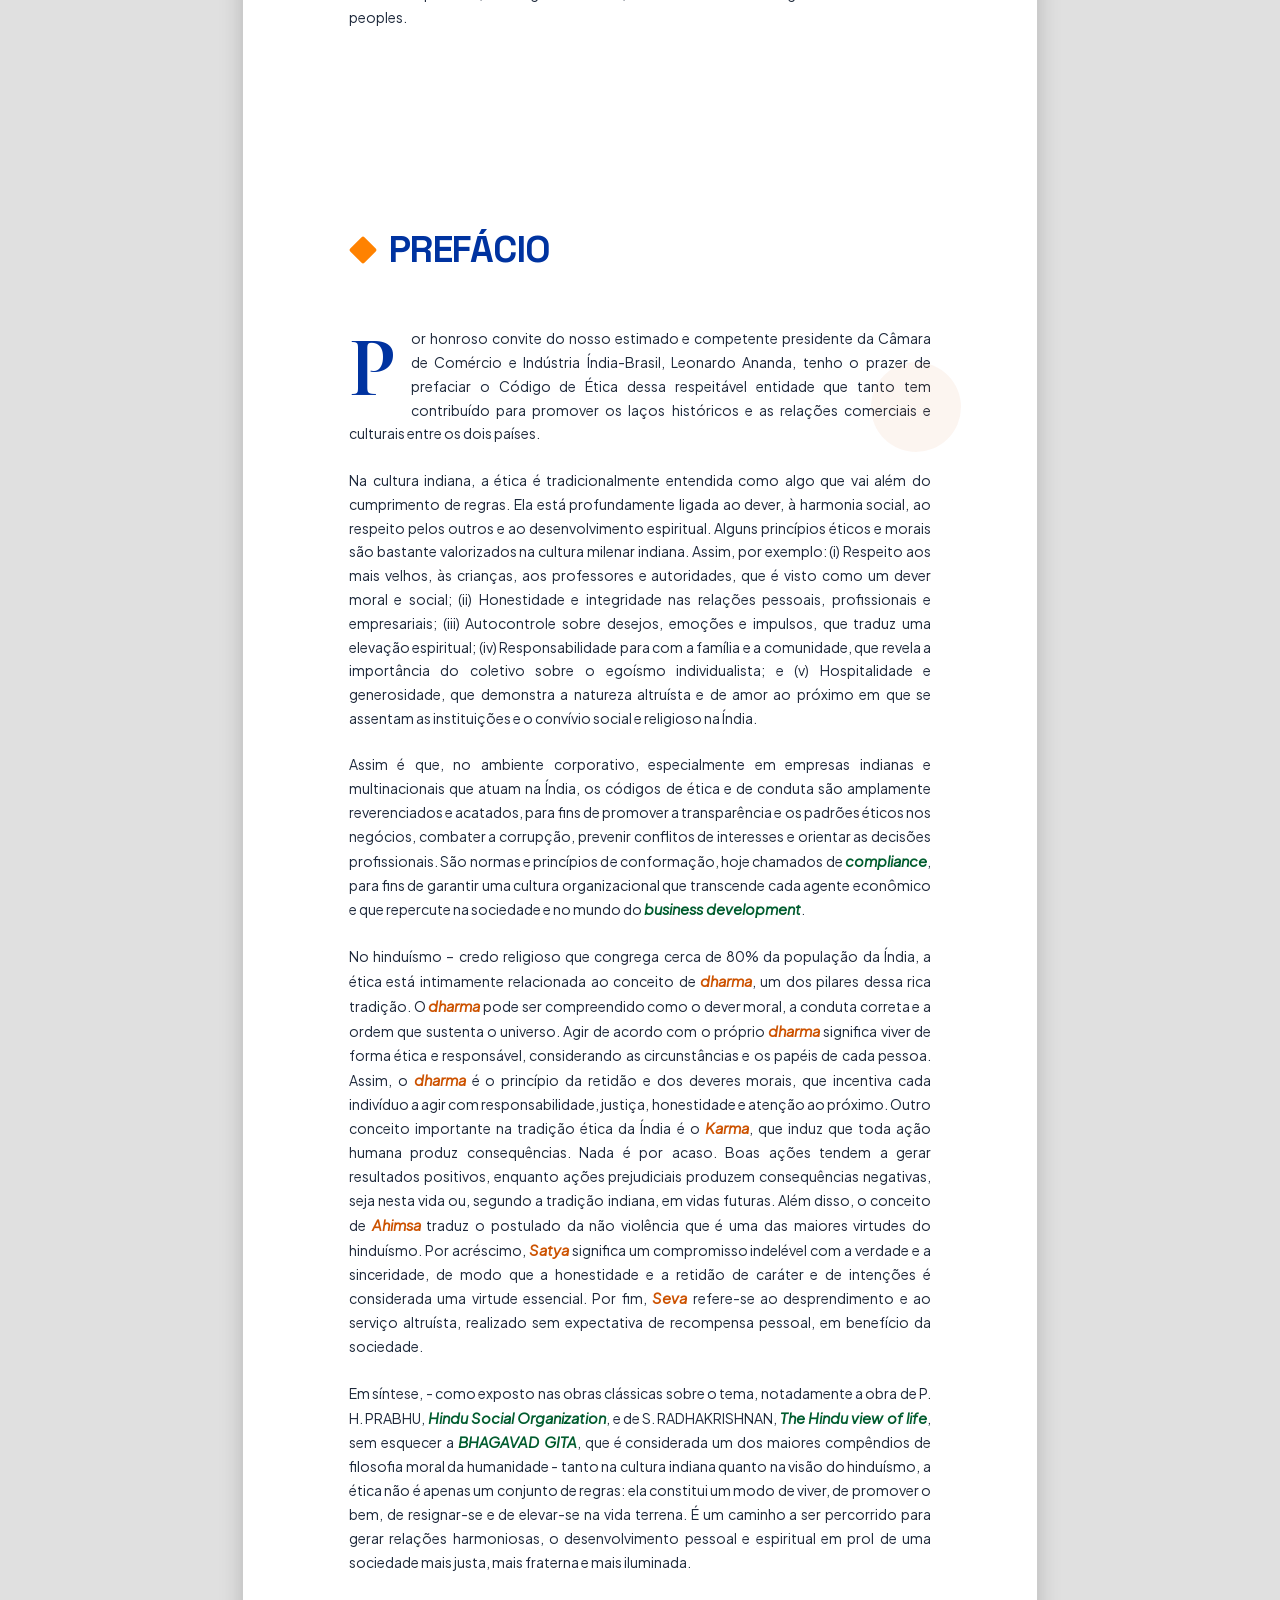
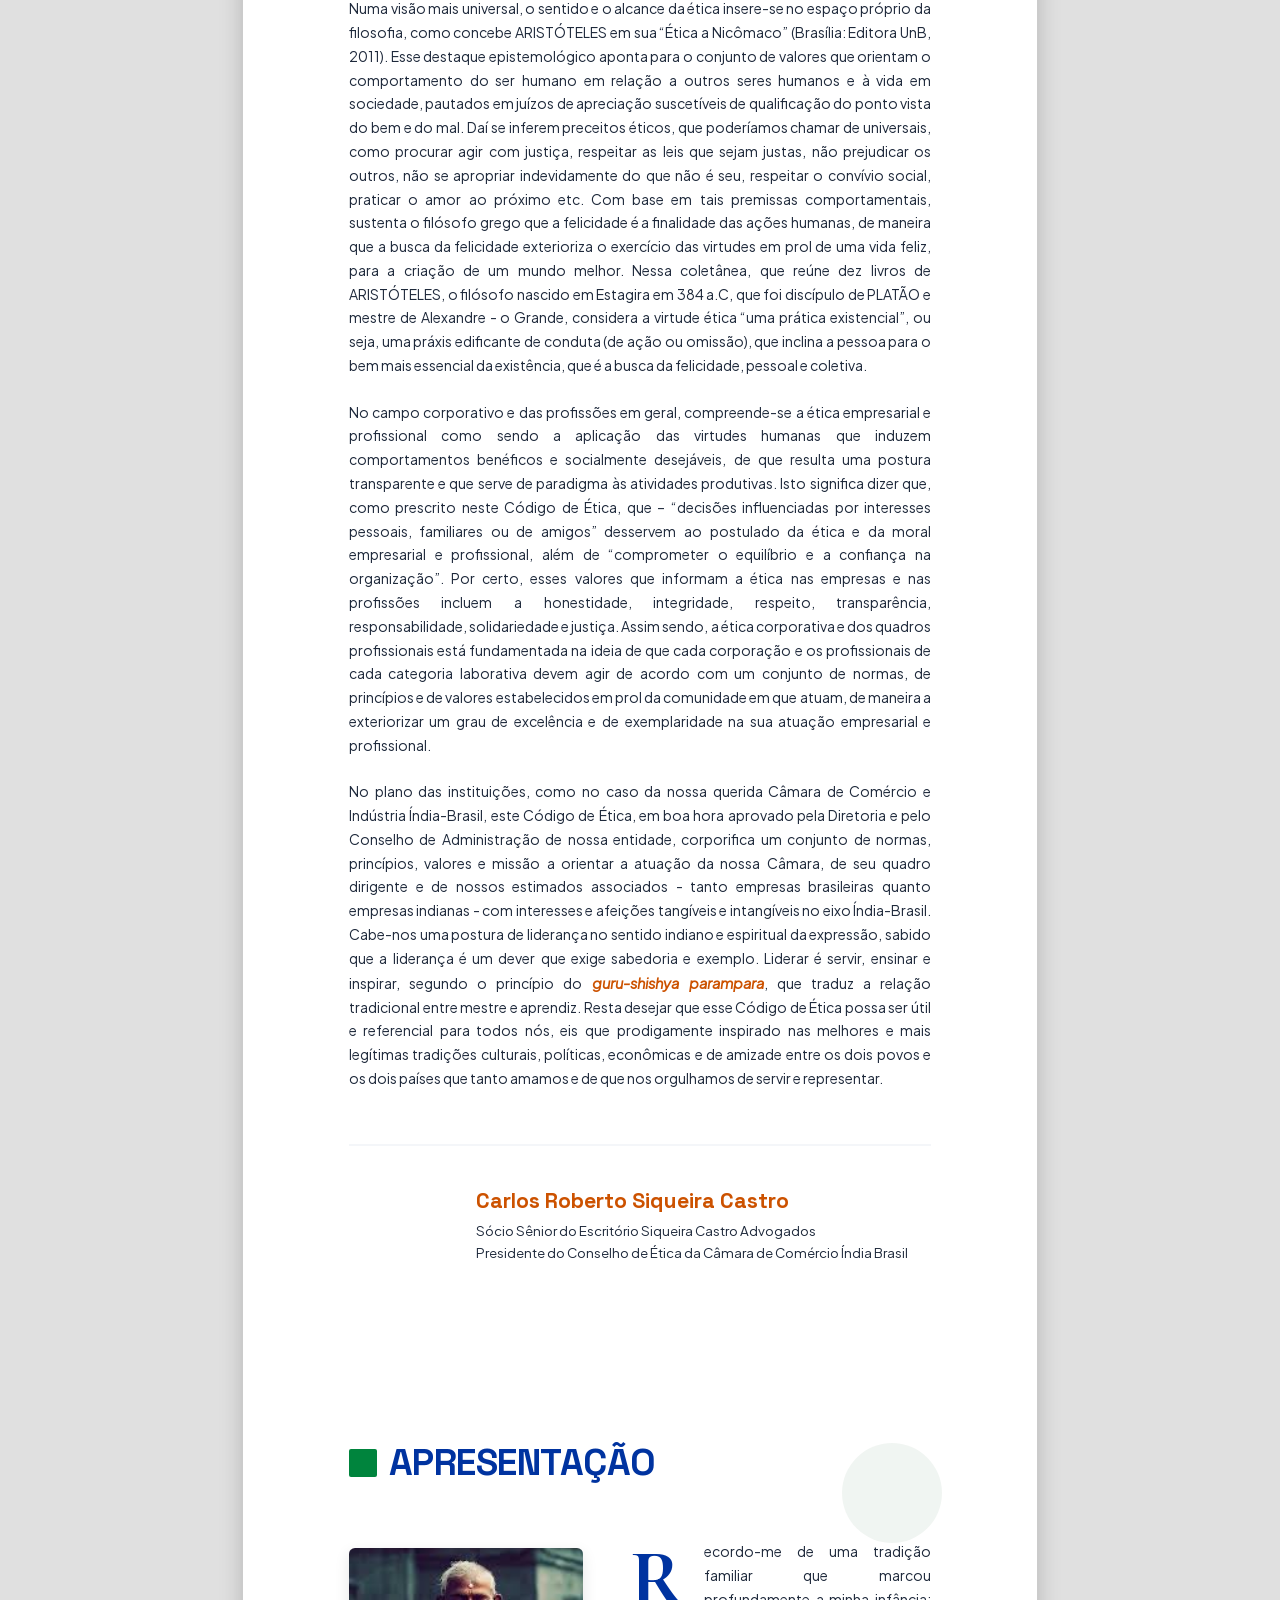
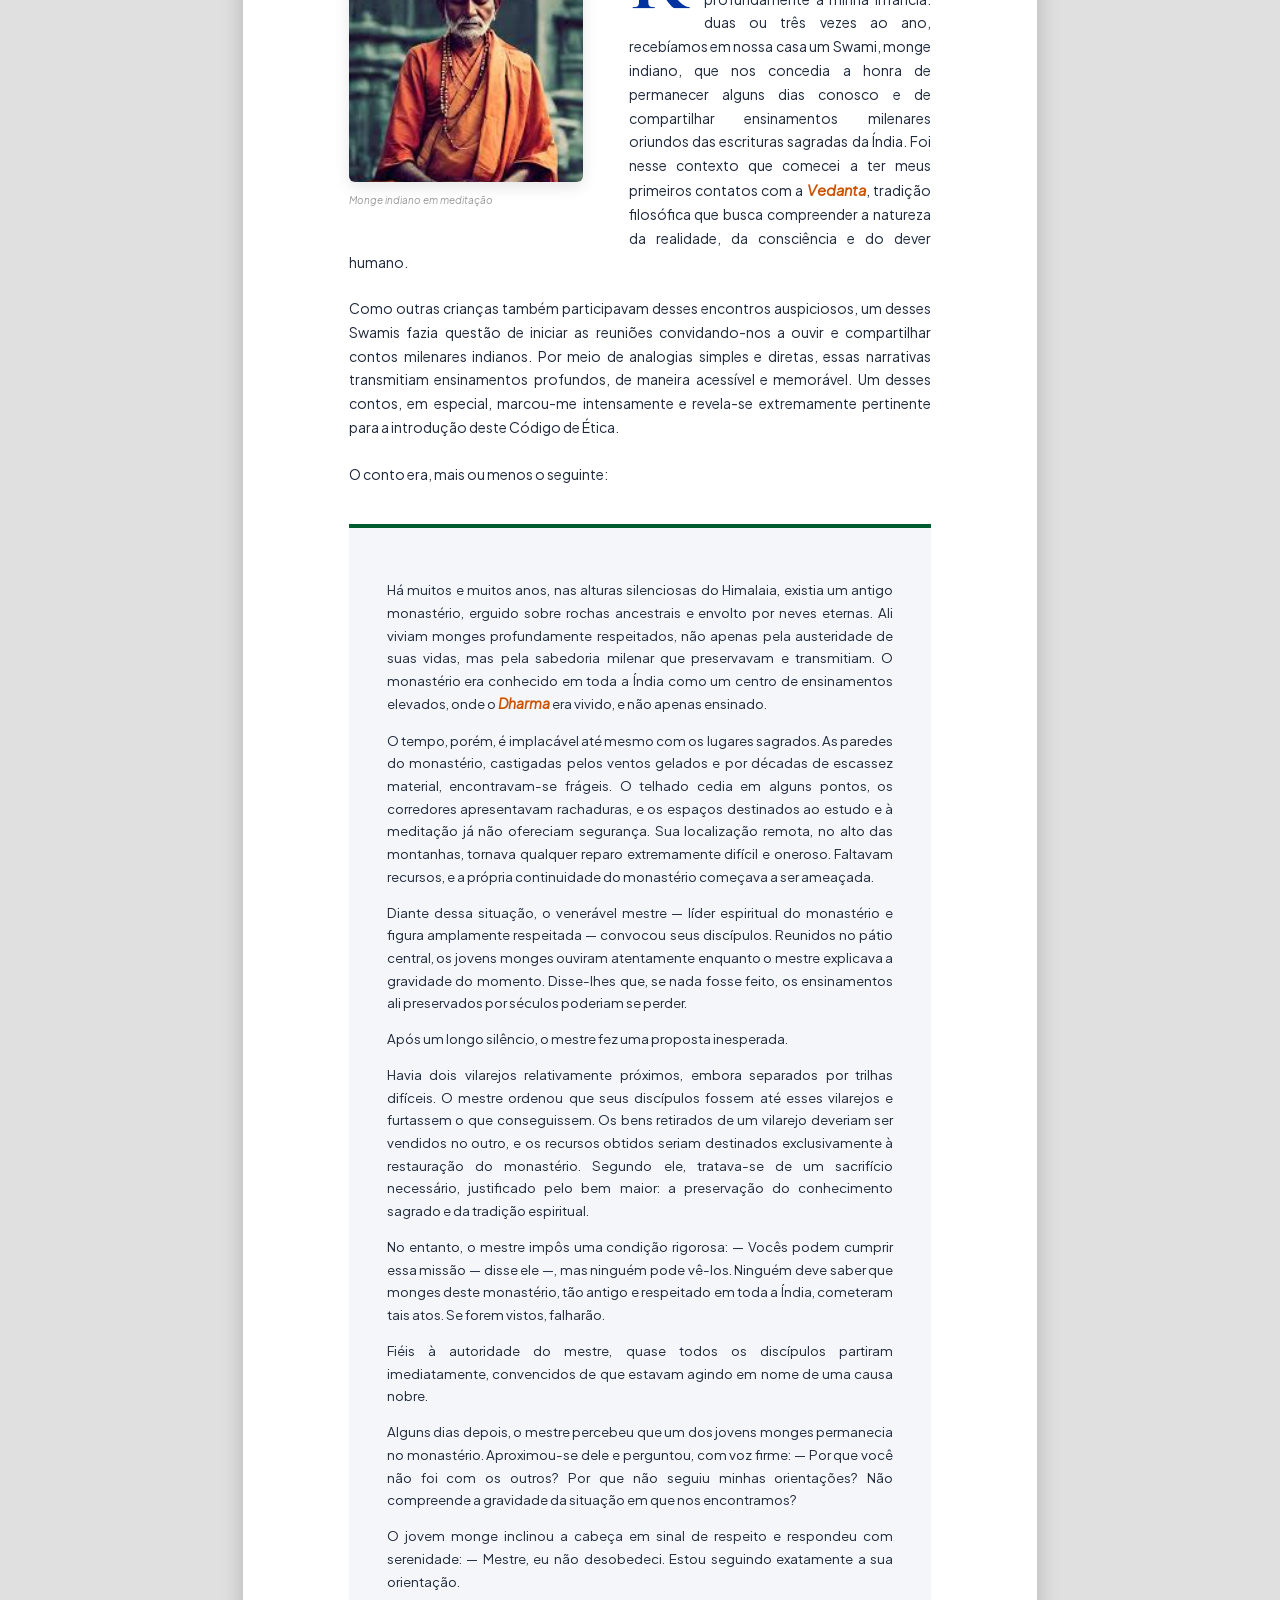
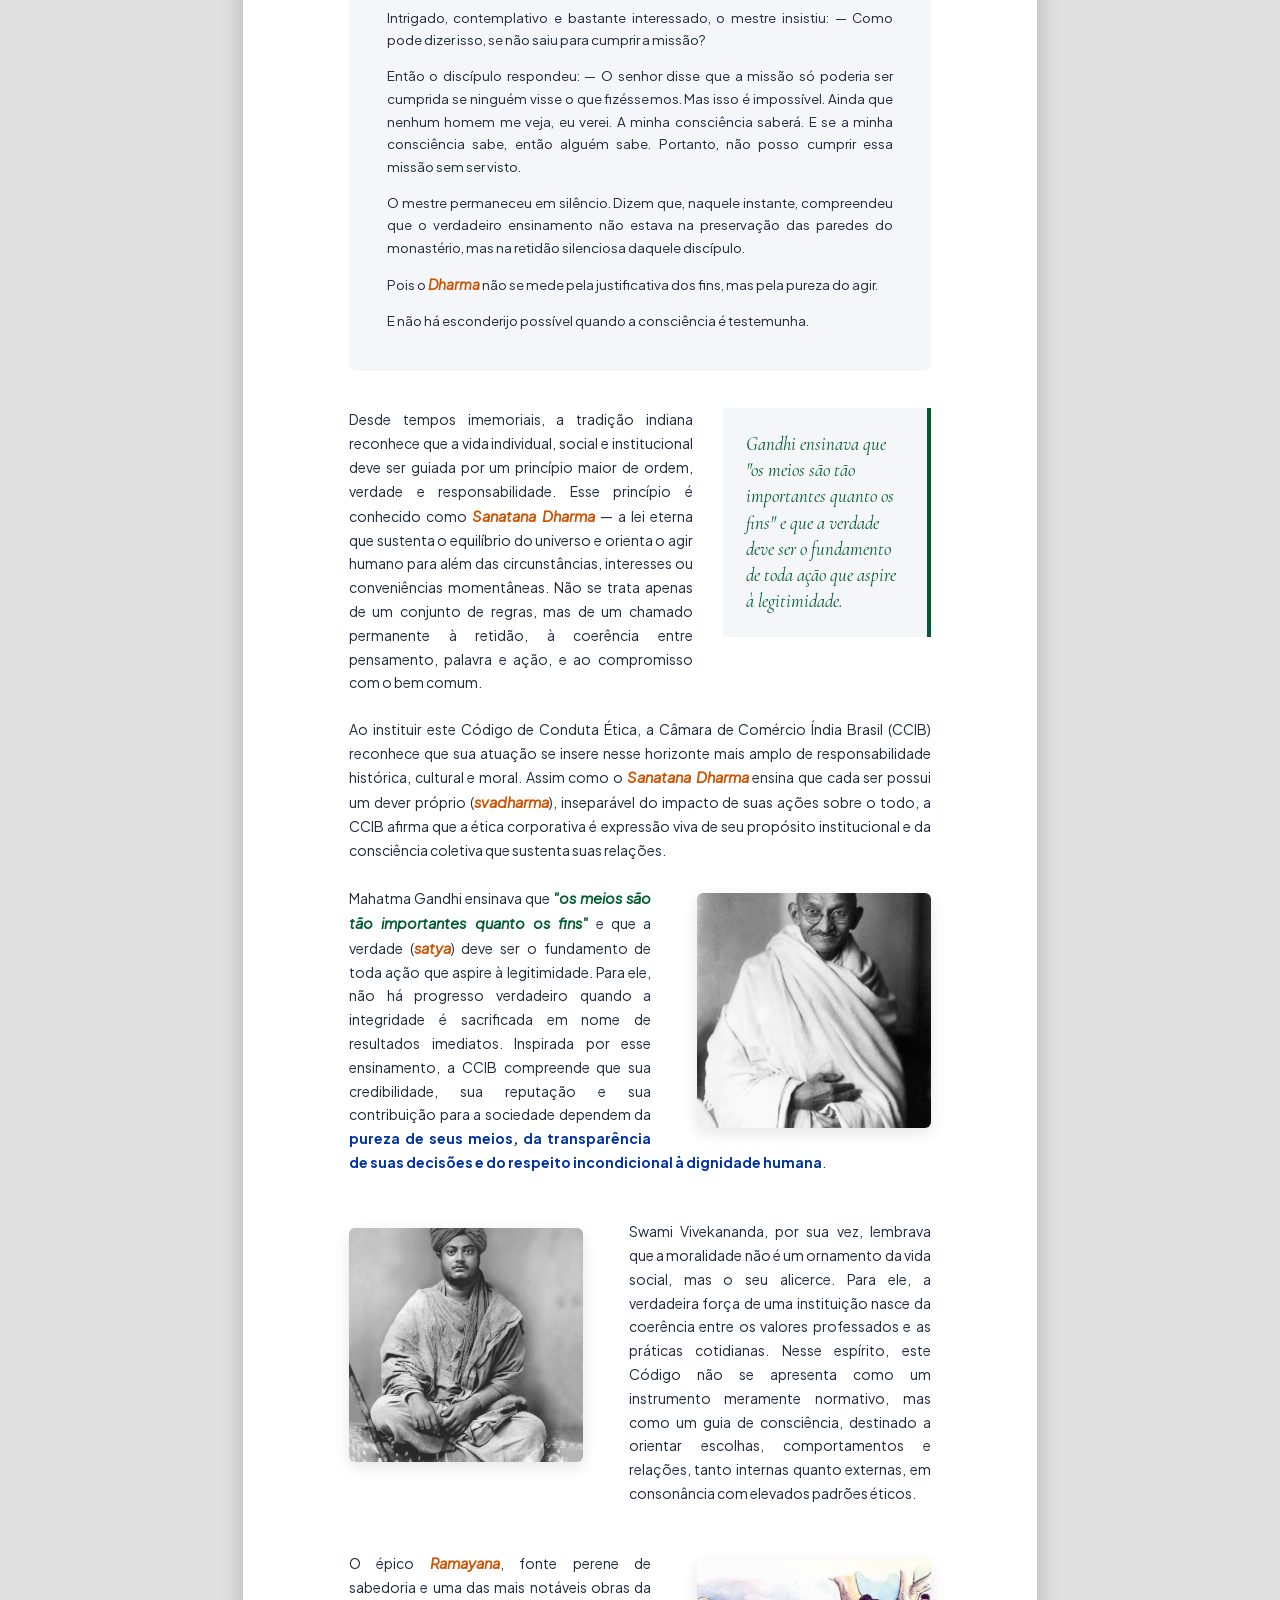
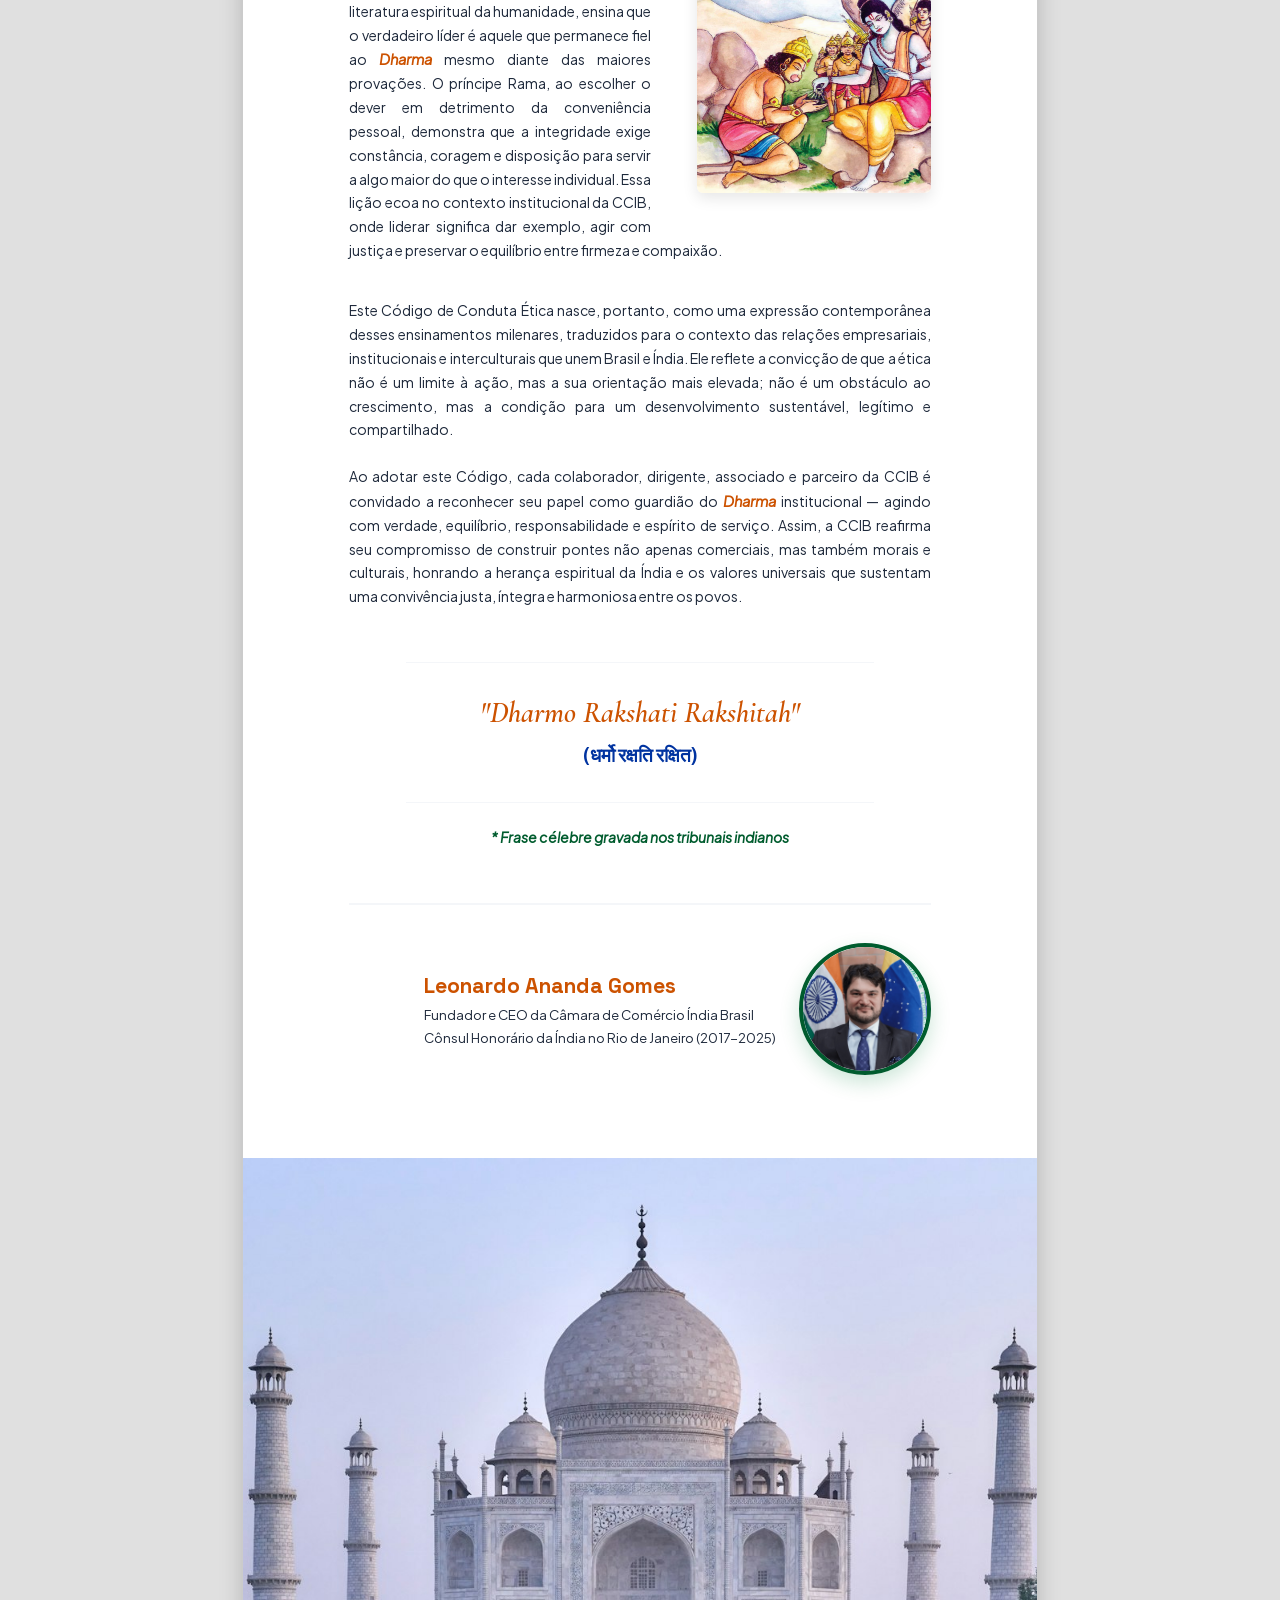
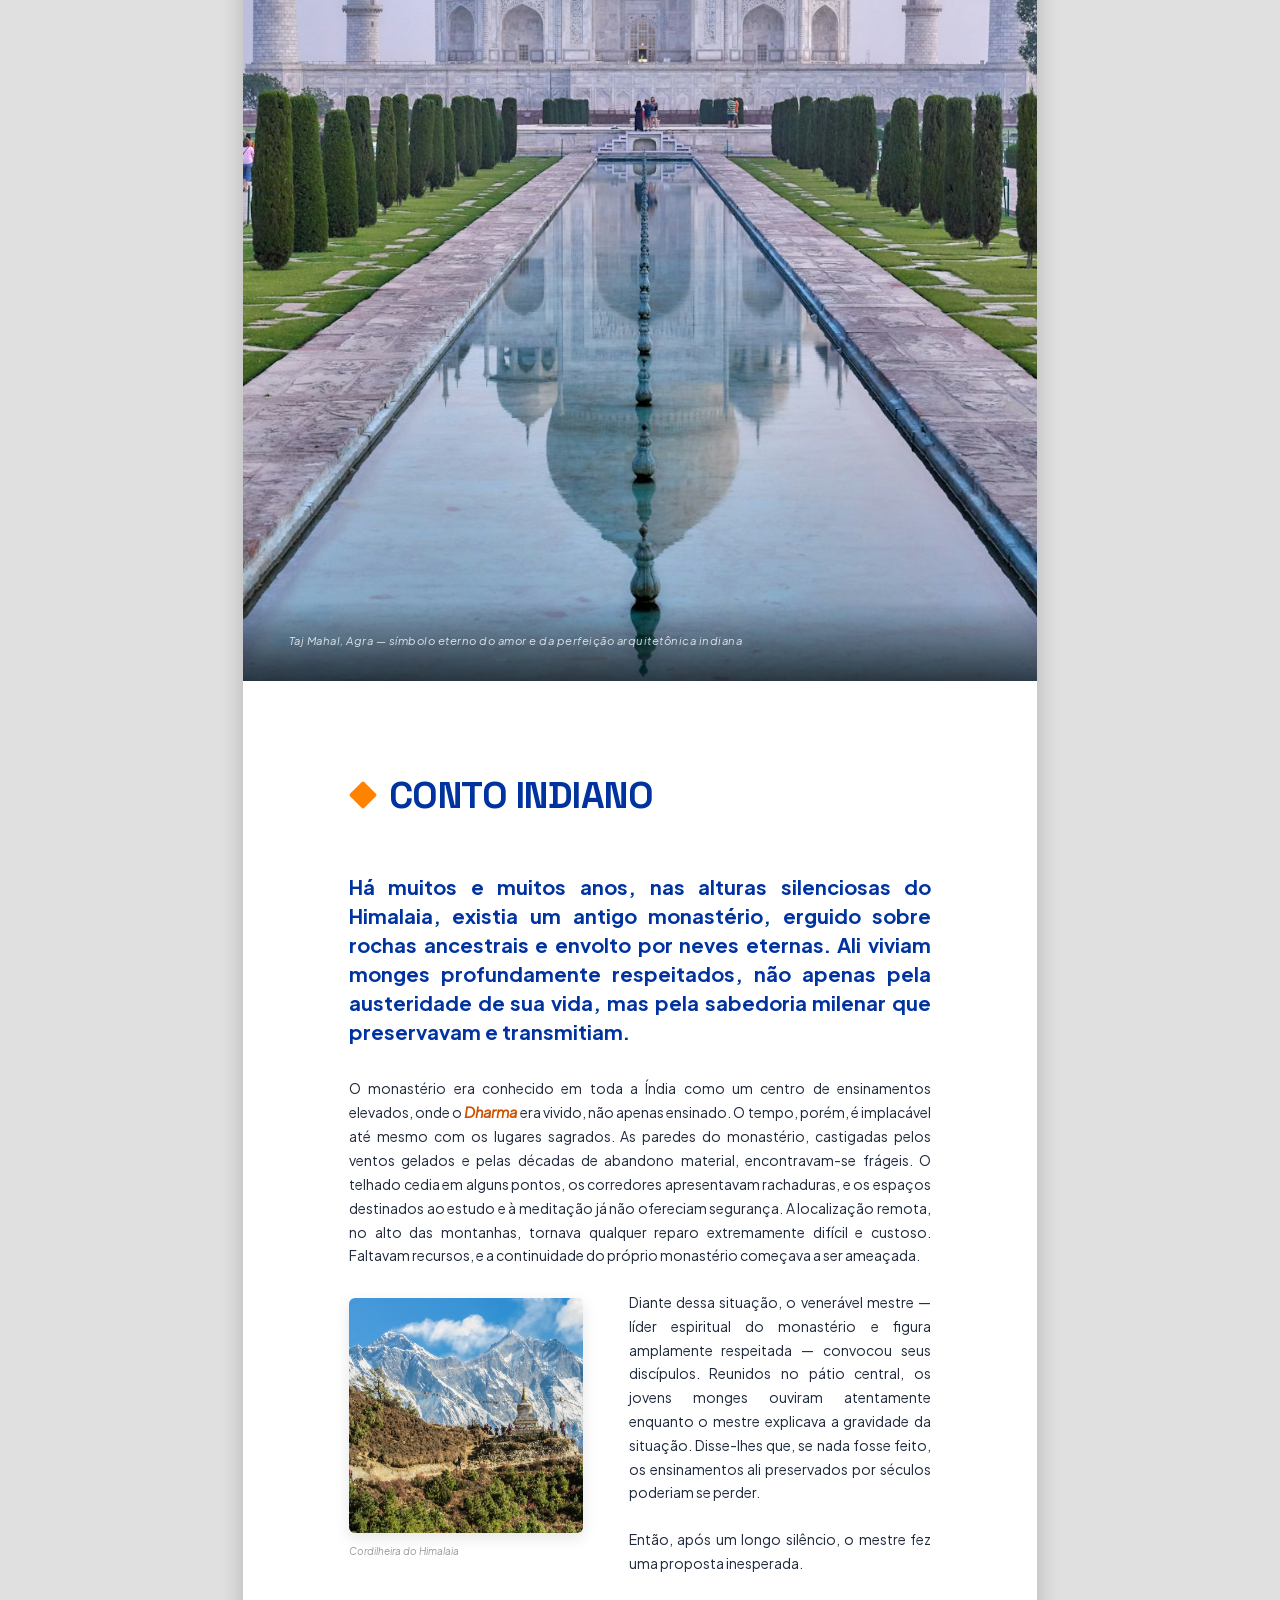
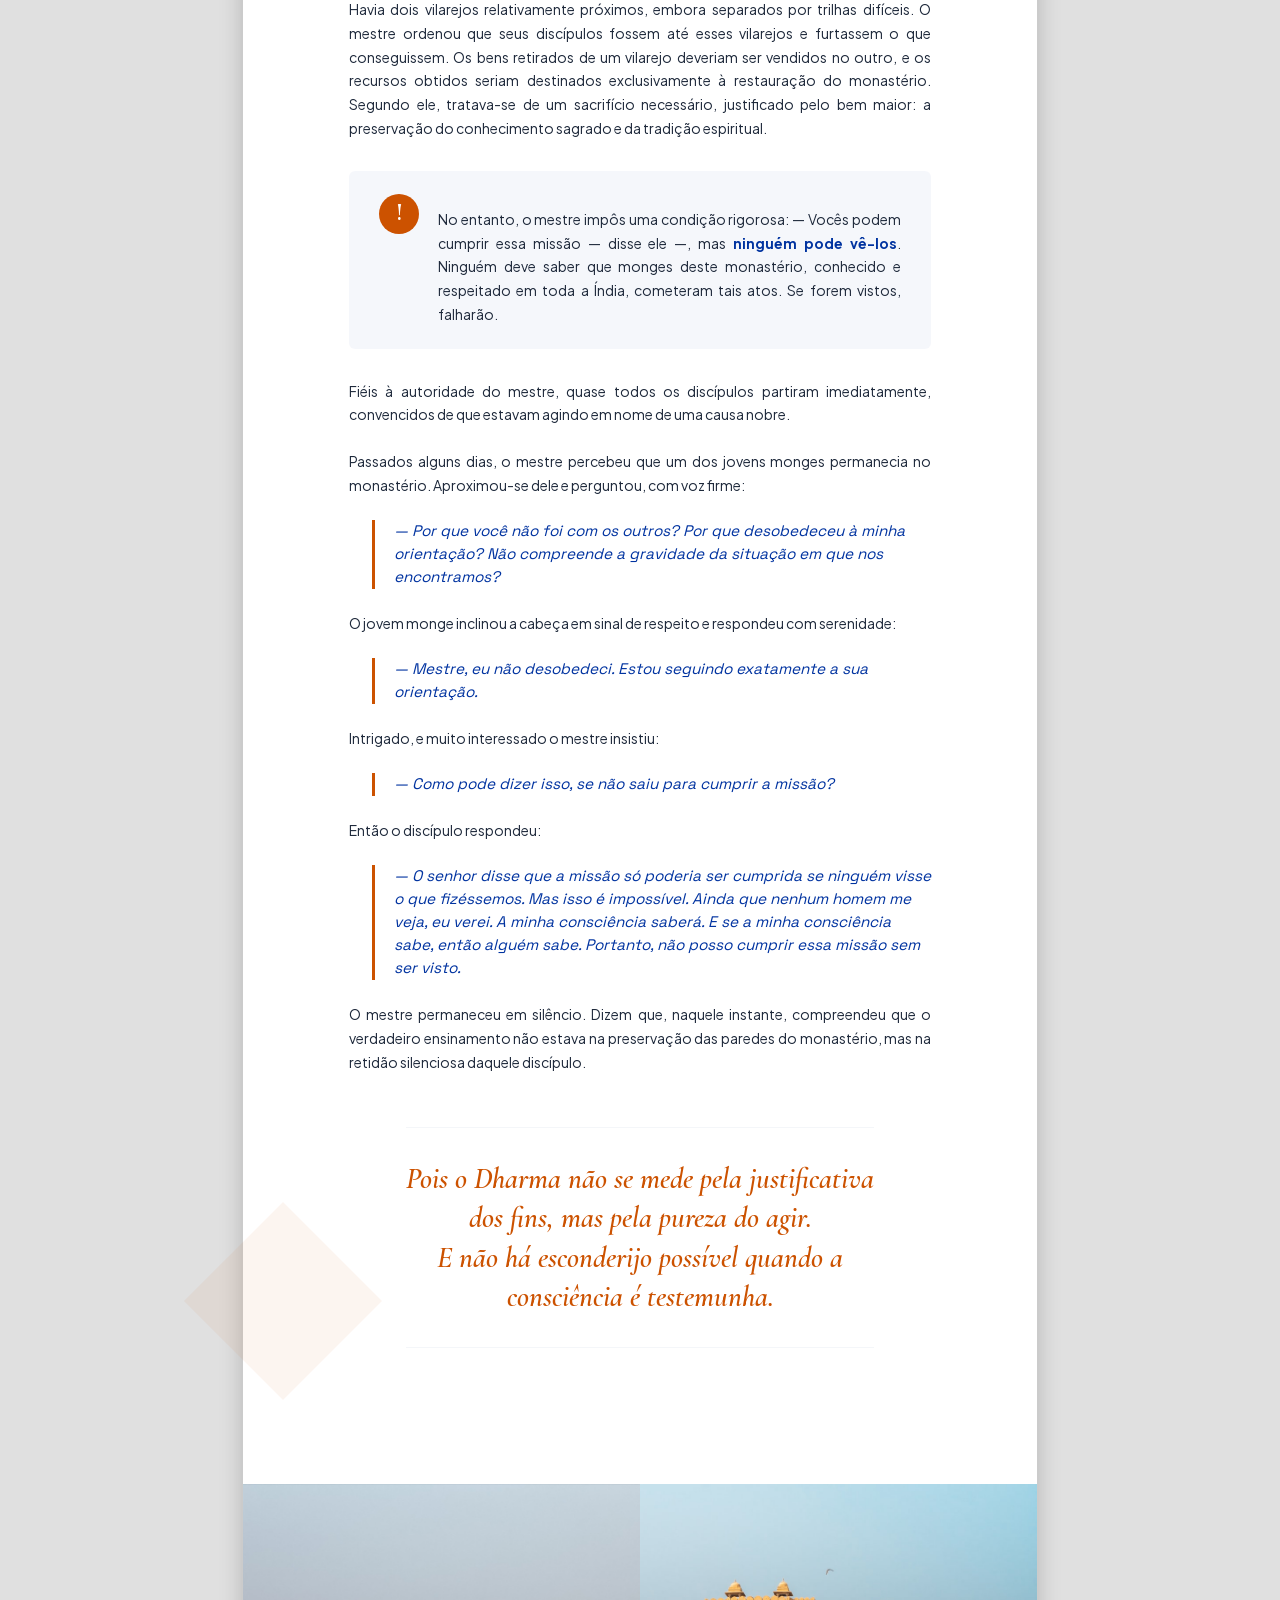
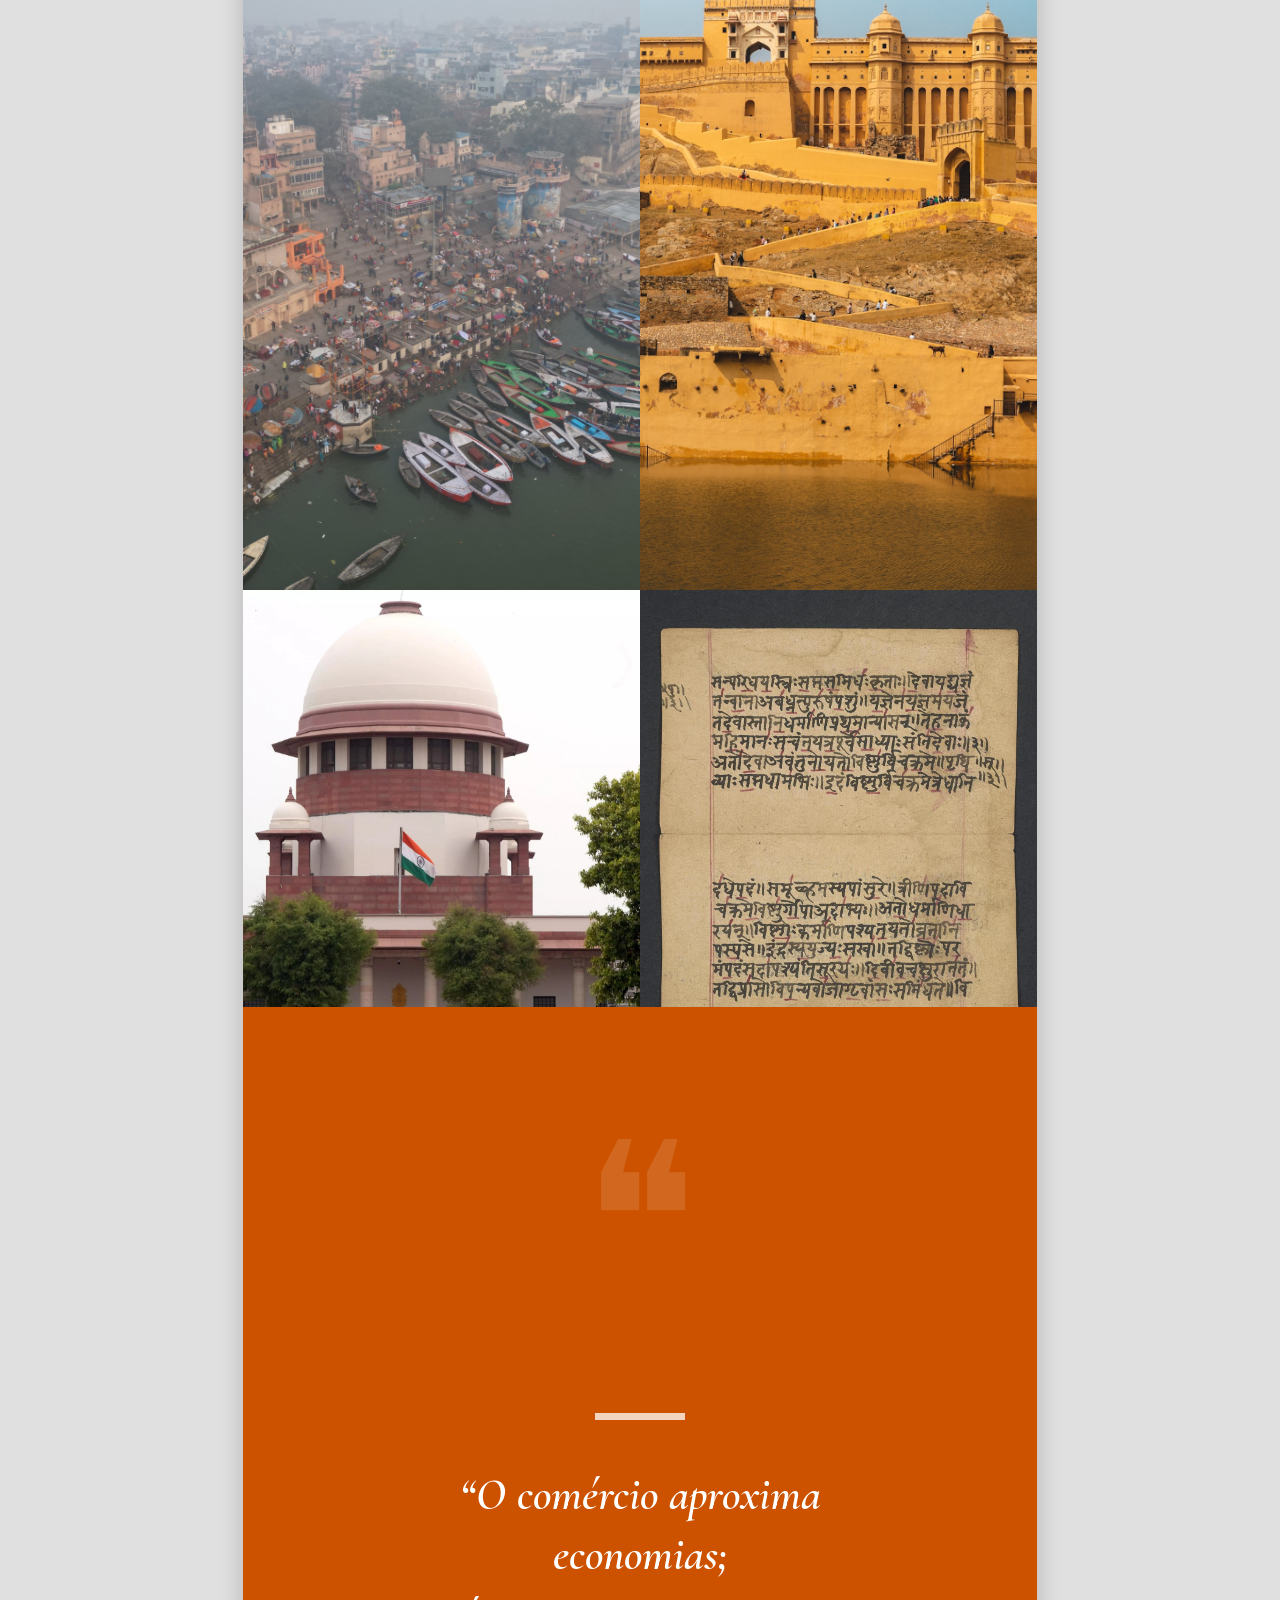
==== commit 136ac198: "Atualiza cargo de Siqueira Castro" ====
--- a/v5.html
+++ b/v5.html
@@ -82,6 +82,7 @@
 <div class="author">
 <div class="author-text">
 <p class="author-name">Carlos Roberto Siqueira Castro</p>
+<p class="author-role">Sócio Sênior do Escritório Siqueira Castro Advogados<br>Presidente do Conselho de Ética da Câmara de Comércio Índia Brasil</p>
 </div>
 </div>
 </div>
